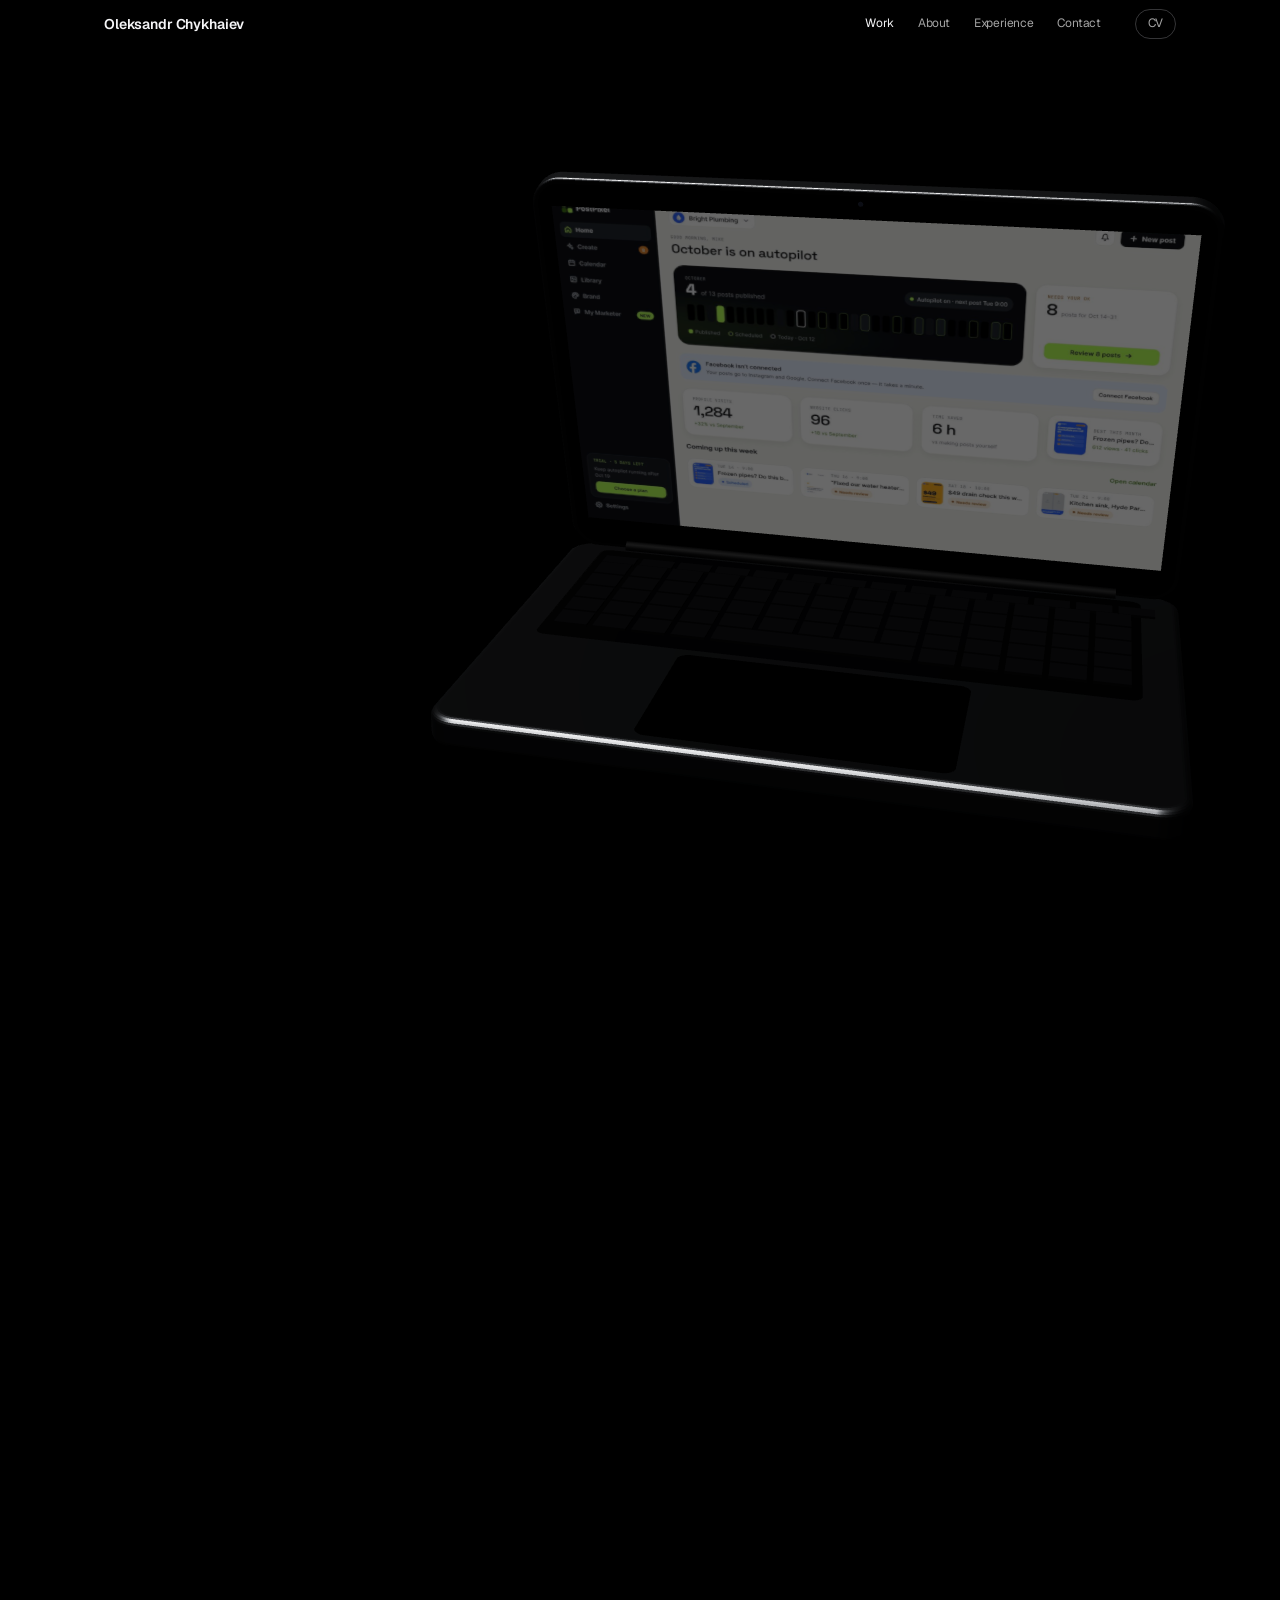
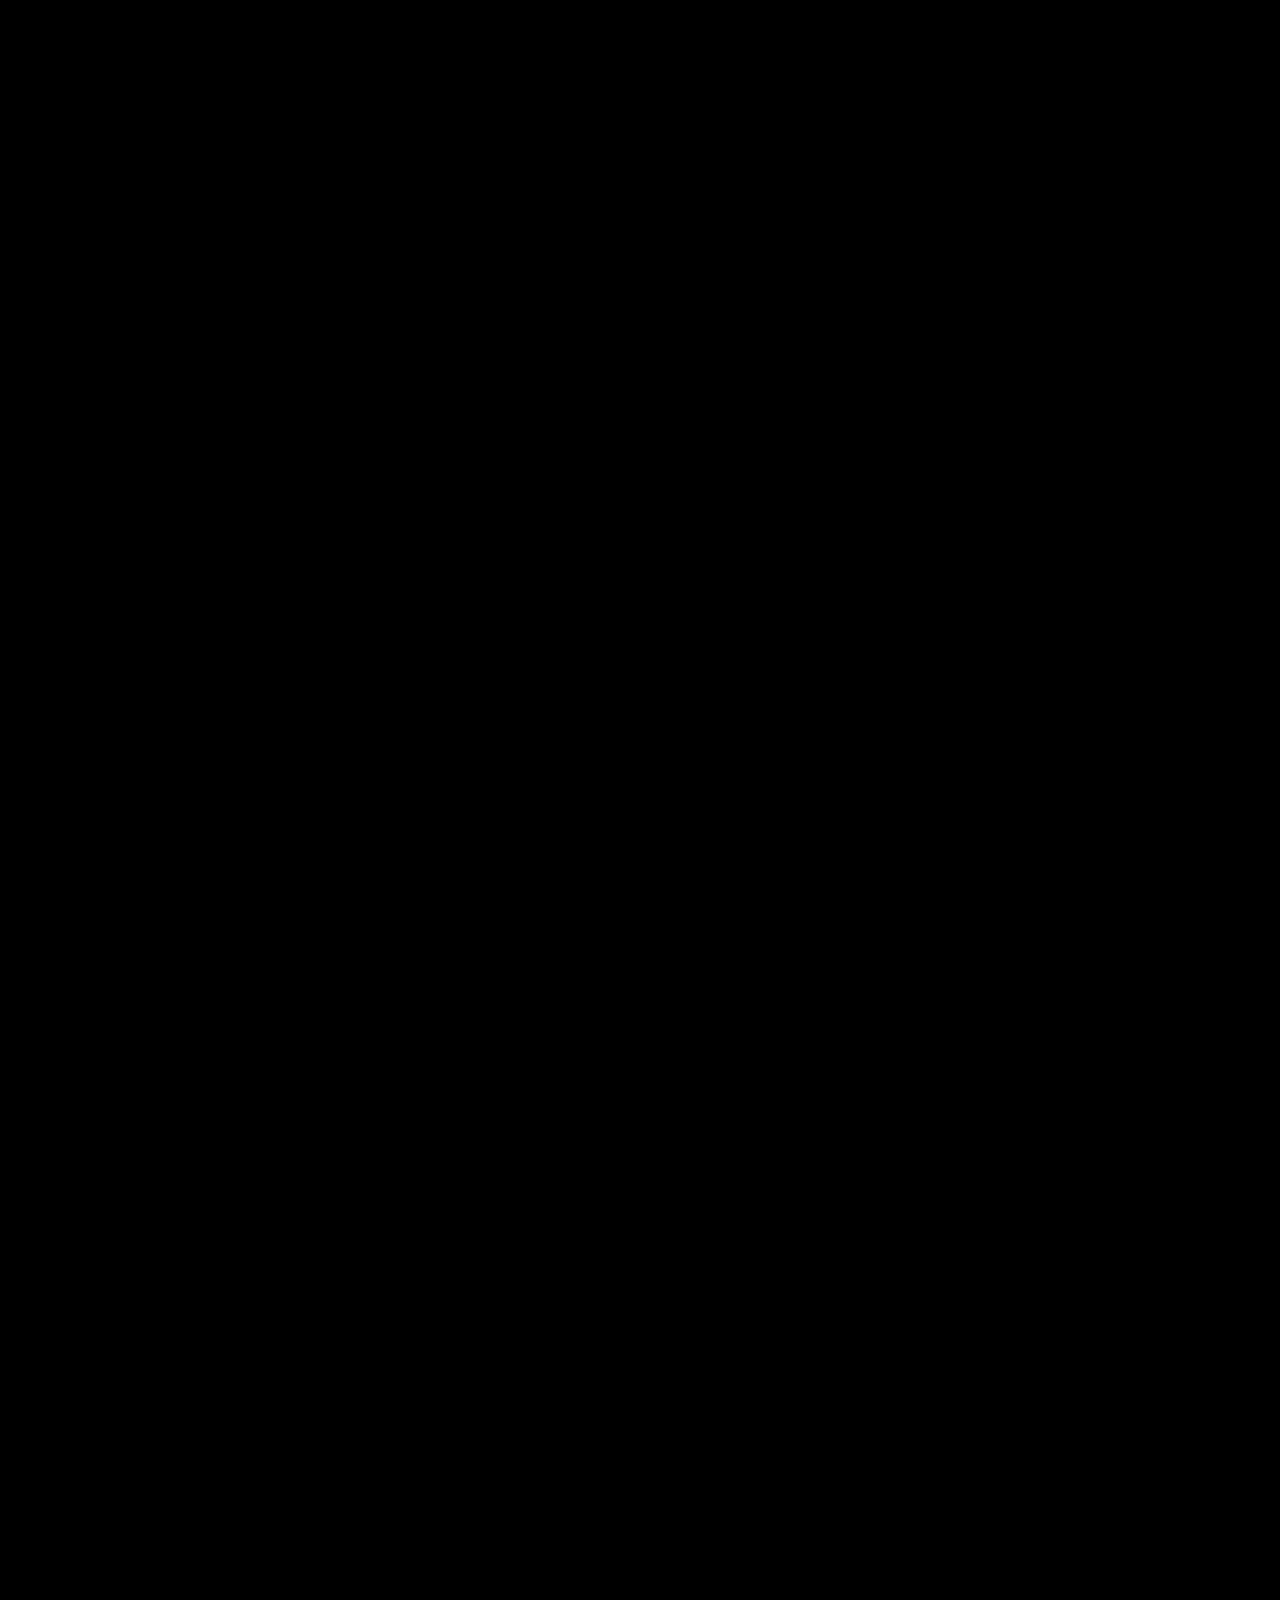
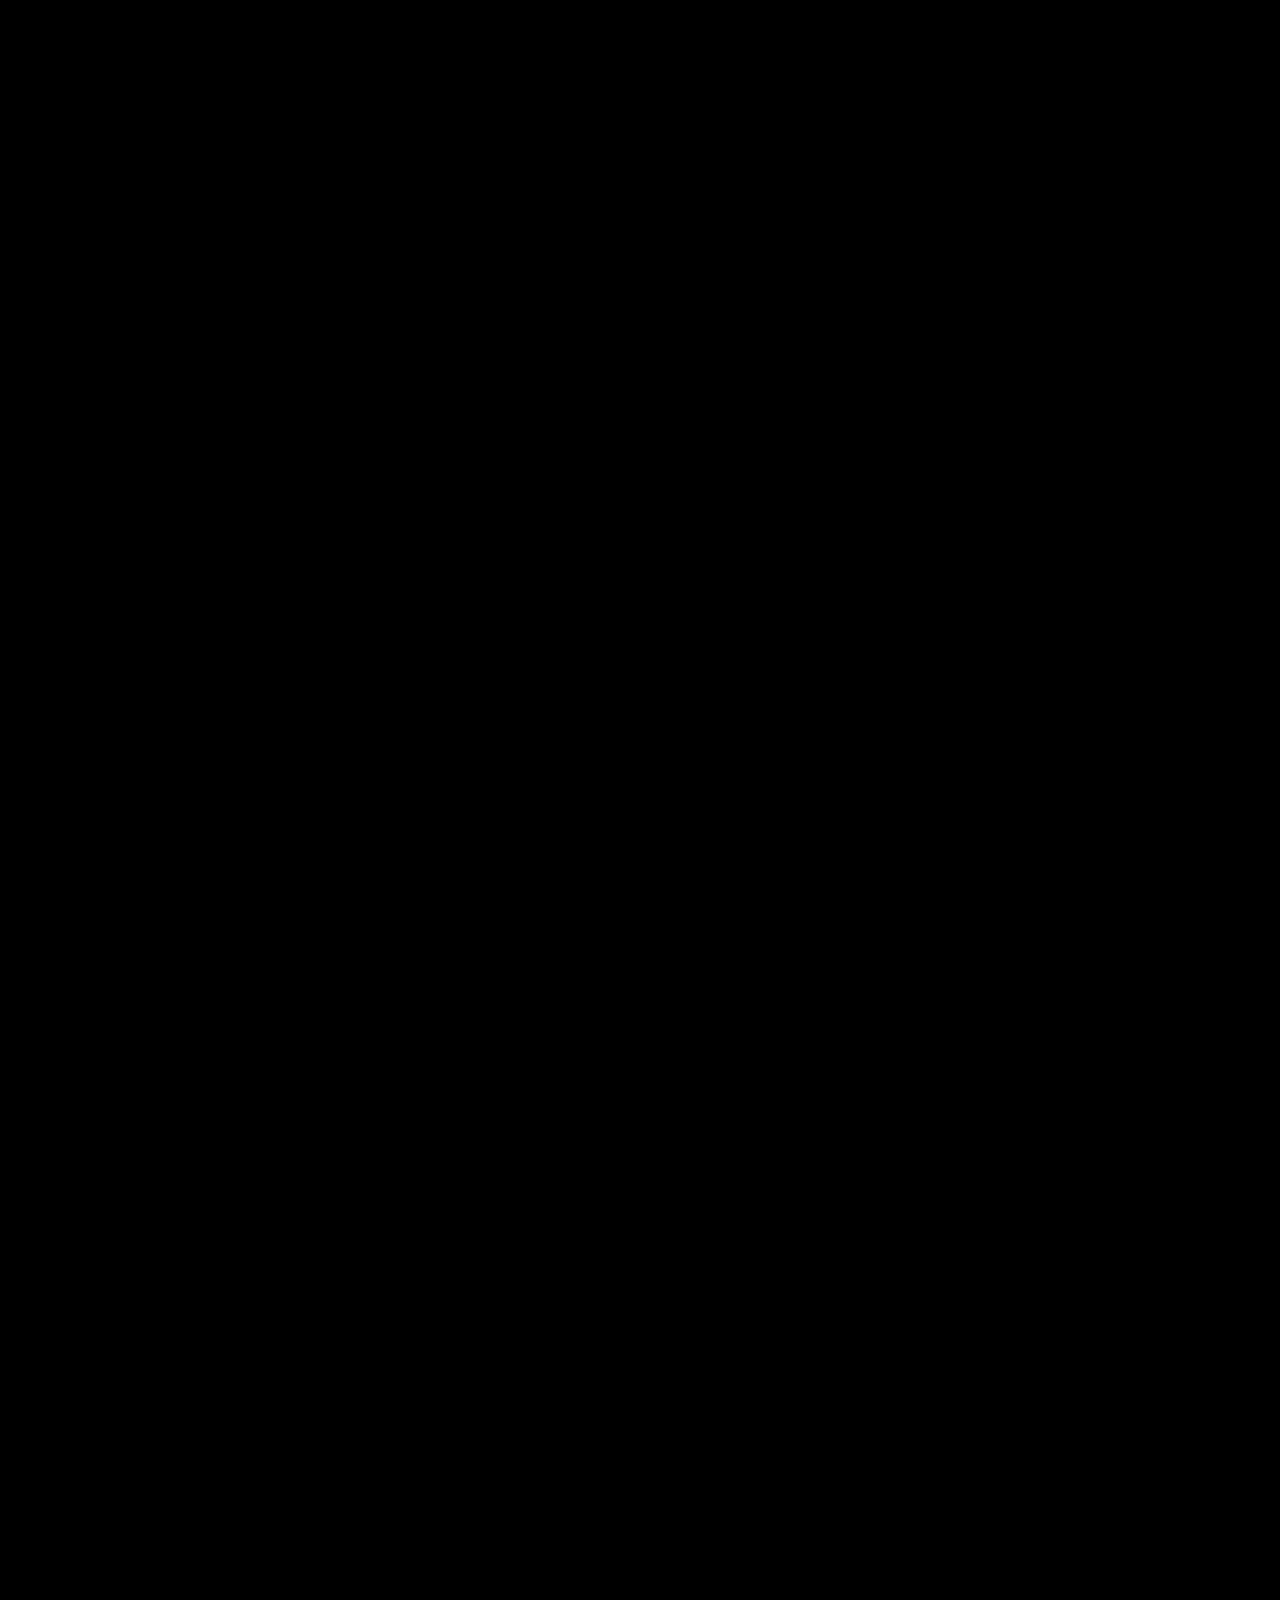
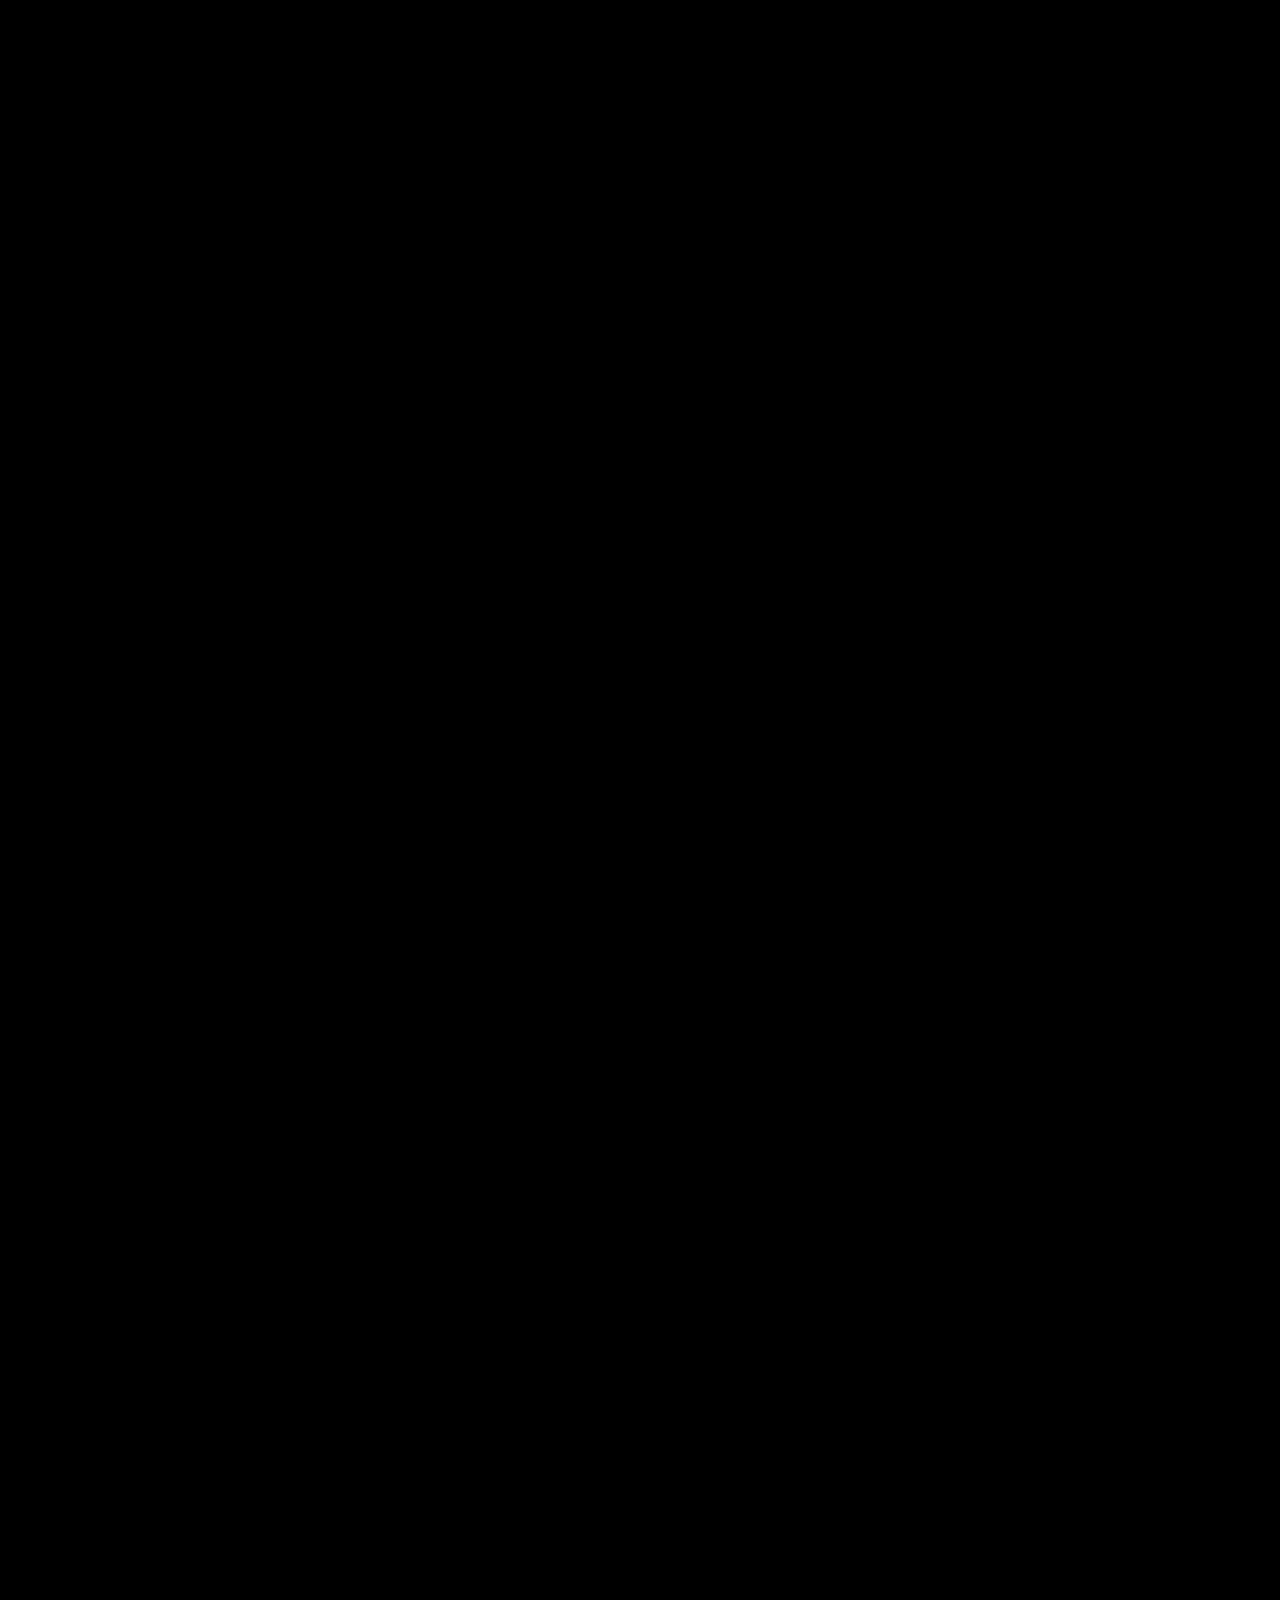
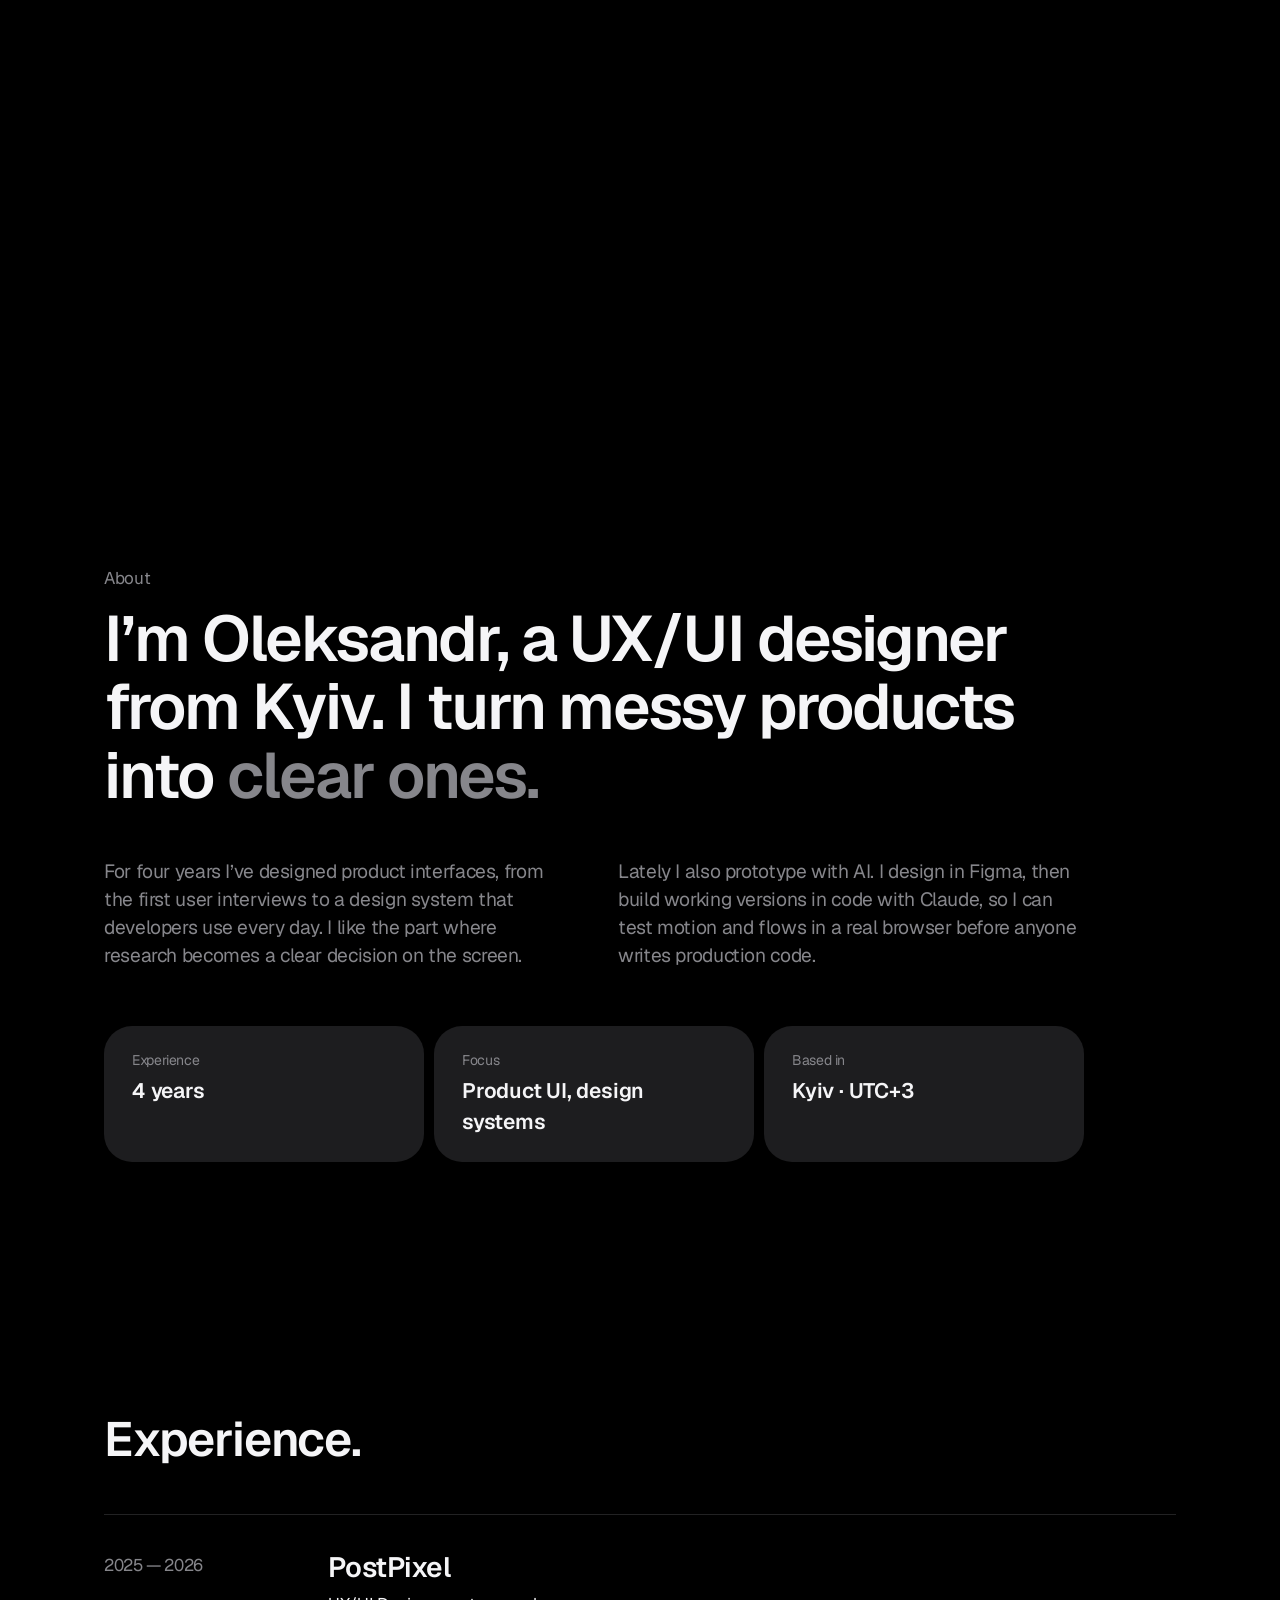
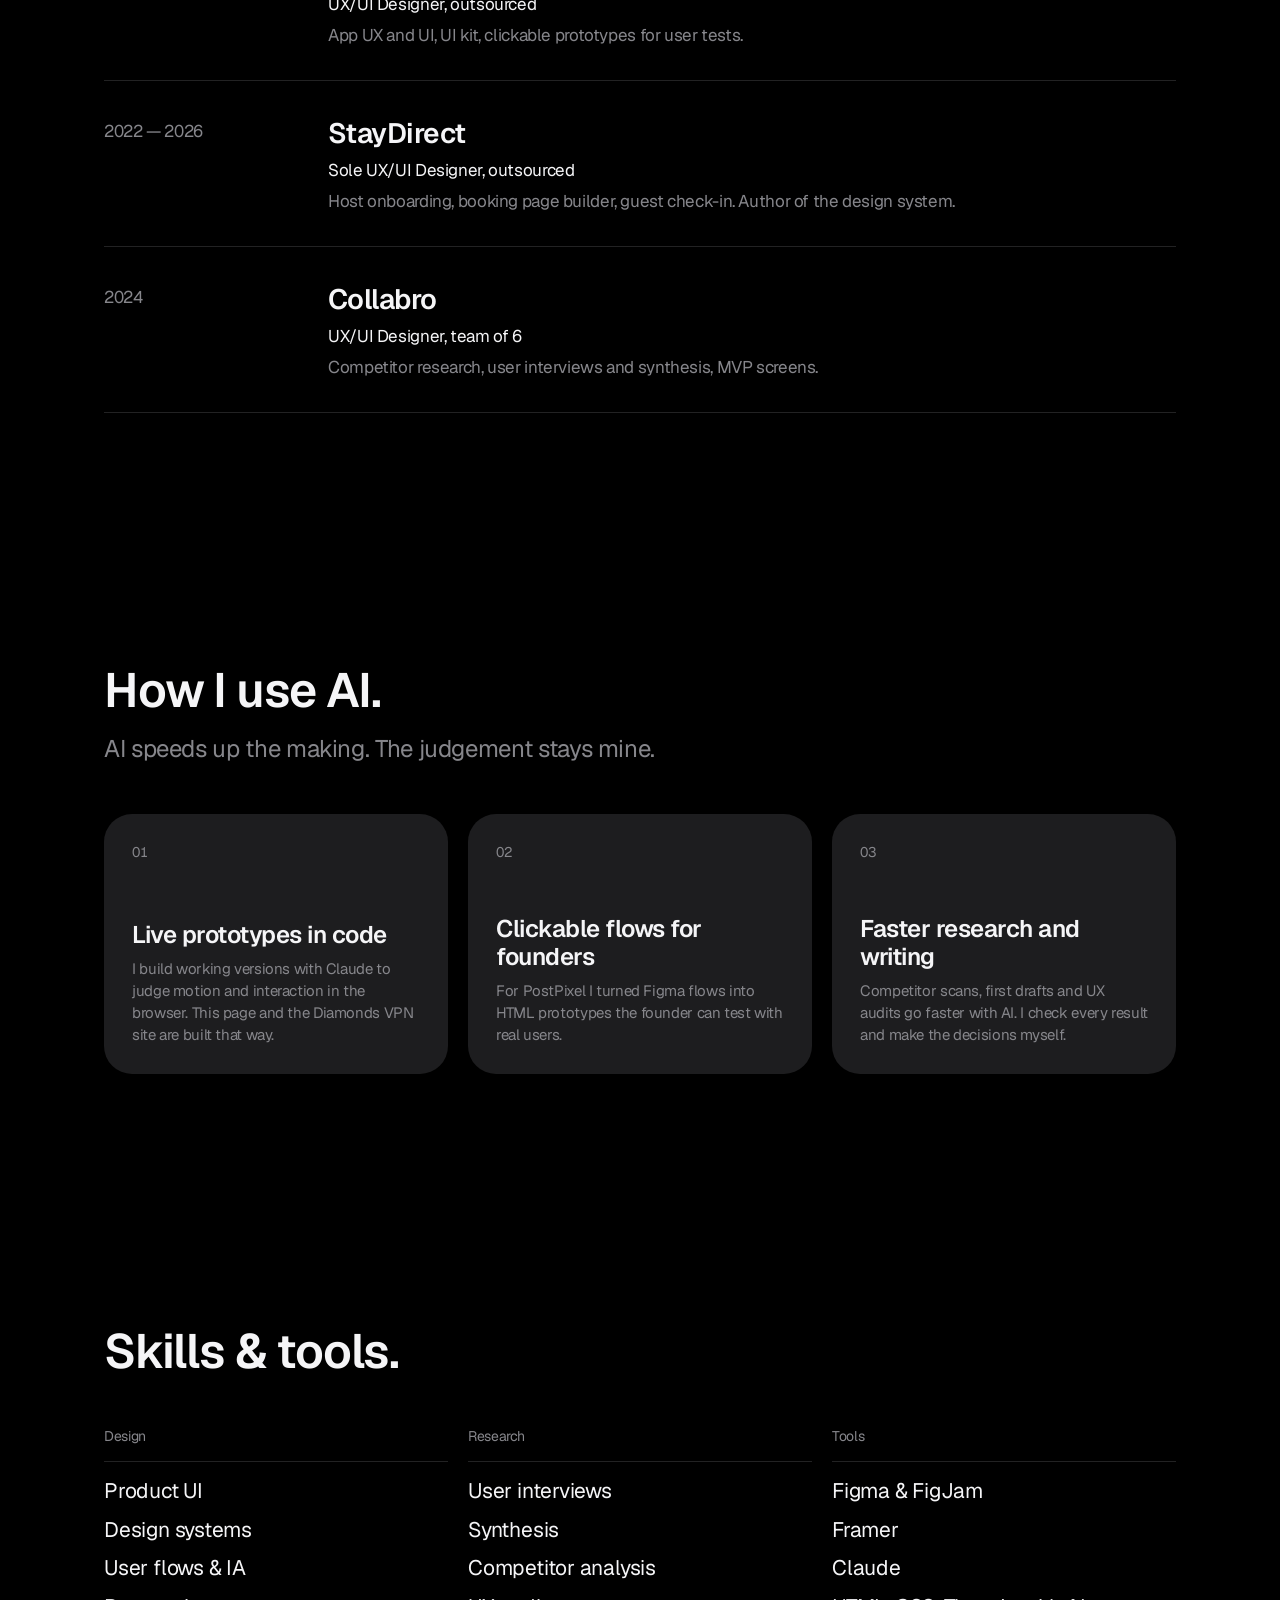
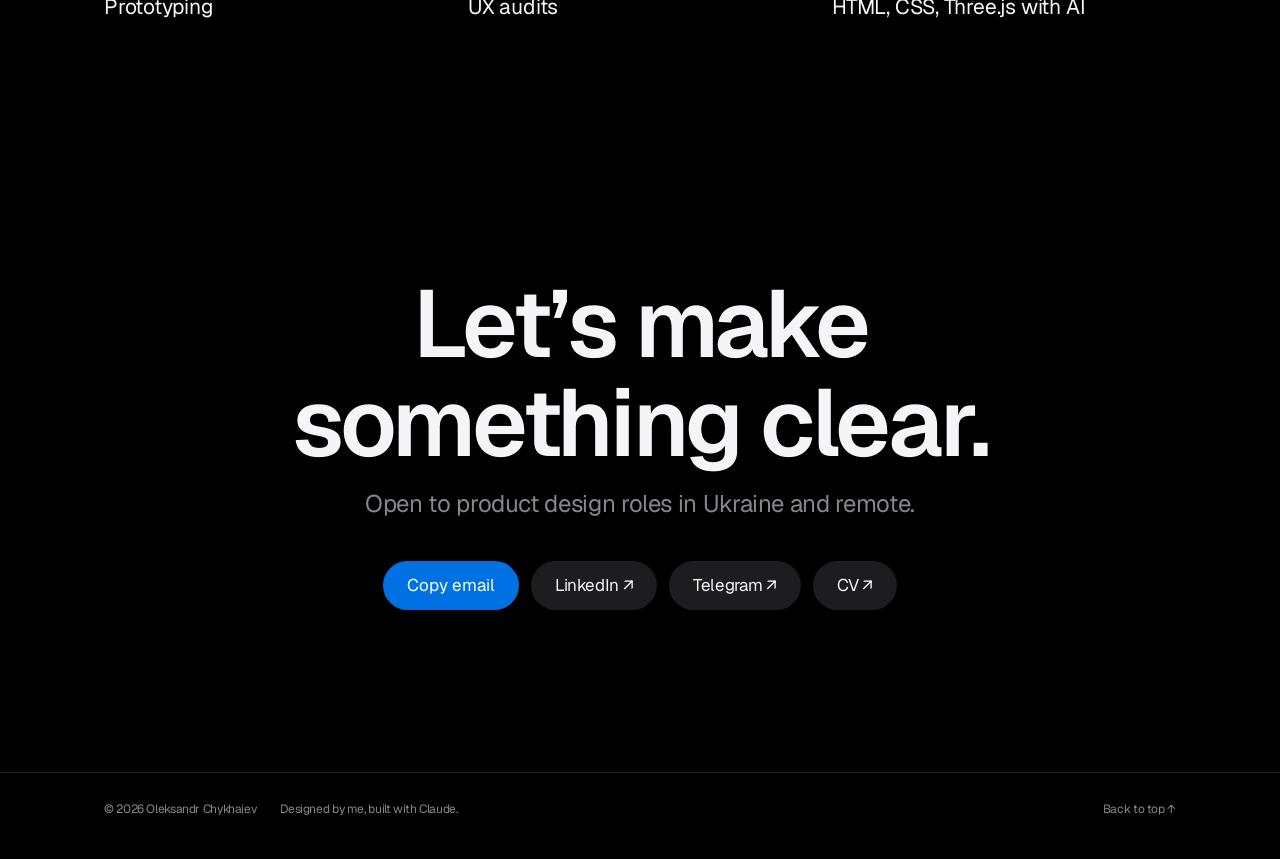
==== new/index.html @ c6ab1587 "New homepage preview at /new/: 3D laptop that opens on scroll and shows each case Co-Authored-By: Cl" ====
<!doctype html>
<html lang="en">
<head>
  <meta charset="utf-8" />
  <meta name="viewport" content="width=device-width, initial-scale=1" />
  <title>Oleksandr Chykhaiev — AI-driven UX/UI Designer</title>
  <meta name="description" content="UX/UI designer from Kyiv. Product interfaces, design systems and research, prototyped with AI." />
  <meta name="theme-color" content="#000000" />
  <link rel="preload" href="/fonts/Geist-Variable.woff2" as="font" type="font/woff2" crossorigin />
  <link rel="stylesheet" href="/home.css" />
</head>
<body>
  <a class="h-skip" href="#work">Skip to work</a>

  <header class="h-nav">
    <div class="h-nav-in">
      <a class="h-brand" href="#top">Oleksandr Chykhaiev</a>
      <nav class="h-nav-links" aria-label="Sections">
        <a href="#work">Work</a>
        <a href="#about">About</a>
        <a href="#experience">Experience</a>
        <a href="#contact">Contact</a>
      </nav>
      <a class="h-nav-cv" href="#" data-todo="cv">CV</a>
    </div>
  </header>

  <main id="top">
    <!-- ===== Laptop: hero + work ===== -->
    <section id="work" class="lt-track" aria-label="Selected work">
      <div class="lt-stage">
        <canvas class="lt-canvas" aria-hidden="true"></canvas>

        <div class="lt-hero">
          <p class="h-eyebrow">AI-driven UX/UI Designer · Kyiv</p>
          <h1 class="lt-title">Clear products,<br />designed with intent.</h1>
          <p class="lt-sub">4 years in product design: design systems, research synthesis and MVPs. I prototype with AI and make the decisions myself.</p>
          <p class="lt-hint" aria-hidden="true">Scroll to open my work <span>↓</span></p>
        </div>

        <div class="lt-caps">
          <p class="h-eyebrow lt-label">Selected work</p>
          <div class="lt-list">
            <article class="lt-case" data-img="/img/postpixel/home.jpg">
              <img class="lt-thumb" src="/img/postpixel/home.jpg" alt="" loading="lazy" width="1440" height="960" />
              <p class="lt-meta">01 · Real product, 2025–26</p>
              <h2>PostPixel</h2>
              <p class="lt-text">AI social posts for local service businesses. Sole product designer: IA, user flows, UI kit and final UI.</p>
              <ul class="lt-tags"><li>App UX/UI</li><li>UI kit</li><li>AI product</li></ul>
              <a class="h-link" href="/work/postpixel/">View case <span aria-hidden="true">→</span></a>
            </article>
            <article class="lt-case" data-img="/img/staydirect/card-cover.jpg">
              <img class="lt-thumb" src="/img/staydirect/card-cover.jpg" alt="" loading="lazy" width="2560" height="1440" />
              <p class="lt-meta">02 · Real product under NDA, ~4 years</p>
              <h2>StayDirect</h2>
              <p class="lt-text">Direct bookings for vacation rental hosts, from onboarding to guest check-in. The only designer, through two pivots to MVP.</p>
              <ul class="lt-tags"><li>Product UI</li><li>Design system</li><li>Research</li></ul>
              <a class="h-link" href="/work/staydirect/">View case <span aria-hidden="true">→</span></a>
            </article>
            <article class="lt-case" data-img="/img/collabro/card-cover-v6.jpg">
              <img class="lt-thumb" src="/img/collabro/card-cover-v6.jpg" alt="" loading="lazy" width="2560" height="1440" />
              <p class="lt-meta">03 · Team design sprint, MVP launched 2024</p>
              <h2>Collabro</h2>
              <p class="lt-text">A networking app for offline events. My part: competitor research, interviews, synthesis and UI.</p>
              <ul class="lt-tags"><li>Mobile app</li><li>Research</li><li>MVP</li></ul>
              <a class="h-link" href="/work/collabro/">View case <span aria-hidden="true">→</span></a>
            </article>
            <article class="lt-case" data-img="/img/ds/card-cover.jpg">
              <img class="lt-thumb" src="/img/ds/card-cover.jpg" alt="" loading="lazy" width="2560" height="1440" />
              <p class="lt-meta">04 · v2 concept, 2026</p>
              <h2>StayDirect Design System</h2>
              <p class="lt-text">Tokens, 50 documented components and scripted quality audits, rebuilt next to the product.</p>
              <ul class="lt-tags"><li>Design system</li><li>Figma variables</li></ul>
              <a class="h-link" href="/work/design-system/">View case <span aria-hidden="true">→</span></a>
            </article>
            <article class="lt-case" data-img="/img/diamonds-hero.jpg">
              <img class="lt-thumb" src="/img/diamonds-hero.jpg" alt="" loading="lazy" width="1440" height="900" />
              <p class="lt-meta">05 · Concept, live site</p>
              <h2>Diamonds VPN</h2>
              <p class="lt-text">A VPN website rebuilt as a live 3D site, designed by me and built with AI-assisted code.</p>
              <ul class="lt-tags"><li>Web design</li><li>Motion &amp; 3D</li><li>Built with Claude</li></ul>
              <a class="h-link" href="/work/diamonds-vpn/">View case <span aria-hidden="true">→</span></a>
            </article>
          </div>
          <div class="lt-dots" aria-label="Cases">
            <button type="button" aria-label="PostPixel"></button>
            <button type="button" aria-label="StayDirect"></button>
            <button type="button" aria-label="Collabro"></button>
            <button type="button" aria-label="StayDirect Design System"></button>
            <button type="button" aria-label="Diamonds VPN"></button>
          </div>
        </div>
      </div>
    </section>

    <!-- ===== About ===== -->
    <section id="about" class="h-sec">
      <div class="h-wrap">
        <p class="h-eyebrow rv">About</p>
        <h2 class="h-statement rv">I’m Oleksandr, a UX/UI designer from Kyiv. I turn messy products into <span>clear ones.</span></h2>
        <div class="h-about rv">
          <p>For four years I’ve designed product interfaces, from the first user interviews to a design system that developers use every day. I like the part where research becomes a clear decision on the screen.</p>
          <p>Lately I also prototype with AI. I design in Figma, then build working versions in code with Claude, so I can test motion and flows in a real browser before anyone writes production code.</p>
        </div>
        <dl class="h-facts rv">
          <div><dt>Experience</dt><dd>4 years</dd></div>
          <div><dt>Focus</dt><dd>Product UI, design systems</dd></div>
          <div><dt>Based in</dt><dd>Kyiv · UTC+3</dd></div>
        </dl>
      </div>
    </section>

    <!-- ===== Experience ===== -->
    <section id="experience" class="h-sec">
      <div class="h-wrap">
        <h2 class="h-head rv">Experience.</h2>
        <ol class="h-exp">
          <li class="rv"><span>2025 — 2026</span><div><h3>PostPixel</h3><p class="h-role">UX/UI Designer, outsourced</p><p>App UX and UI, UI kit, clickable prototypes for user tests.</p></div></li>
          <li class="rv"><span>2022 — 2026</span><div><h3>StayDirect</h3><p class="h-role">Sole UX/UI Designer, outsourced</p><p>Host onboarding, booking page builder, guest check-in. Author of the design system.</p></div></li>
          <li class="rv"><span>2024</span><div><h3>Collabro</h3><p class="h-role">UX/UI Designer, team of 6</p><p>Competitor research, user interviews and synthesis, MVP screens.</p></div></li>
        </ol>
      </div>
    </section>

    <!-- ===== AI ===== -->
    <section id="ai" class="h-sec">
      <div class="h-wrap">
        <h2 class="h-head rv">How I use AI.</h2>
        <p class="h-lead rv">AI speeds up the making. The judgement stays mine.</p>
        <div class="h-cards">
          <article class="h-card rv"><p class="h-num">01</p><h3>Live prototypes in code</h3><p>I build working versions with Claude to judge motion and interaction in the browser. This page and the Diamonds VPN site are built that way.</p></article>
          <article class="h-card rv"><p class="h-num">02</p><h3>Clickable flows for founders</h3><p>For PostPixel I turned Figma flows into HTML prototypes the founder can test with real users.</p></article>
          <article class="h-card rv"><p class="h-num">03</p><h3>Faster research and writing</h3><p>Competitor scans, first drafts and UX audits go faster with AI. I check every result and make the decisions myself.</p></article>
        </div>
      </div>
    </section>

    <!-- ===== Skills ===== -->
    <section id="skills" class="h-sec">
      <div class="h-wrap">
        <h2 class="h-head rv">Skills &amp; tools.</h2>
        <div class="h-skills rv">
          <div><h3>Design</h3><ul><li>Product UI</li><li>Design systems</li><li>User flows &amp; IA</li><li>Prototyping</li></ul></div>
          <div><h3>Research</h3><ul><li>User interviews</li><li>Synthesis</li><li>Competitor analysis</li><li>UX audits</li></ul></div>
          <div><h3>Tools</h3><ul><li>Figma &amp; FigJam</li><li>Framer</li><li>Claude</li><li>HTML, CSS, Three.js with AI</li></ul></div>
        </div>
      </div>
    </section>

    <!-- ===== Contact ===== -->
    <section id="contact" class="h-sec h-contact">
      <div class="h-wrap">
        <h2 class="h-big rv">Let’s make something clear.</h2>
        <p class="h-lead rv">Open to product design roles in Ukraine and remote.</p>
        <div class="h-actions rv">
          <button class="h-btn h-btn-primary" type="button" data-copy="hello@example.com" data-todo="email">Copy email</button>
          <a class="h-btn" href="#" data-todo="linkedin">LinkedIn ↗</a>
          <a class="h-btn" href="#" data-todo="telegram">Telegram ↗</a>
          <a class="h-btn" href="#" data-todo="cv">CV ↗</a>
        </div>
      </div>
    </section>
  </main>

  <footer class="h-foot">
    <div class="h-wrap">
      <p>© 2026 Oleksandr Chykhaiev</p>
      <p>Designed by me, built with Claude.</p>
      <a href="#top">Back to top ↑</a>
    </div>
  </footer>

  <div class="h-toast" role="status" aria-live="polite"></div>
  <script type="module" src="/home3d.js"></script>
</body>
</html>
---- home.css ----
/* Homepage only. Black theatre, luminous hardware, one blue action. */
@font-face { font-family: "Geist"; src: url("/fonts/Geist-Variable.woff2") format("woff2"); font-weight: 100 900; font-display: swap; }

:root {
  --black: #000; --charcoal: #1d1d1f; --smoke: #333336; --ash: #86868b; --platinum: #cccccc; --silk: #f5f5f7;
  --blue: #0071e3; --link: #2997ff;
  --font: "Geist", ui-sans-serif, system-ui, -apple-system, "Segoe UI", Roboto, sans-serif;
  --r-card: 28px; --gutter: clamp(20px, 5vw, 64px);
}
* { box-sizing: border-box; }
html { background: var(--black); color-scheme: dark; scroll-behavior: smooth; }
body { margin: 0; background: var(--black); color: var(--silk); font: 400 17px/1.47 var(--font); letter-spacing: -0.022em; -webkit-font-smoothing: antialiased; overflow-x: clip; }
a { color: inherit; text-decoration: none; }
h1, h2, h3, p { margin: 0; }
img { display: block; max-width: 100%; }
:focus-visible { outline: 2px solid var(--blue); outline-offset: 3px; border-radius: 6px; }
.h-skip { position: absolute; left: -999px; top: 8px; }
.h-skip:focus { left: 12px; z-index: 100; background: var(--silk); color: #000; padding: 8px 14px; border-radius: 99px; }

/* ---------- nav ---------- */
.h-nav { position: fixed; inset: 0 0 auto; z-index: 50; height: 48px; transition: background .3s, backdrop-filter .3s; }
.h-nav.solid { background: rgba(0, 0, 0, .72); backdrop-filter: saturate(1.8) blur(20px); -webkit-backdrop-filter: saturate(1.8) blur(20px); border-bottom: 1px solid rgba(134, 134, 139, .18); }
.h-nav-in { max-width: 1200px; height: 100%; margin: 0 auto; padding: 0 var(--gutter); display: flex; align-items: center; gap: 24px; }
.h-brand { font-size: 14px; font-weight: 600; letter-spacing: -0.01em; color: var(--silk); }
.h-nav-links { display: flex; gap: 4px; margin-left: auto; }
.h-nav-links a, .h-nav-cv { font-size: 12px; color: rgba(204, 204, 204, .8); padding: 8px 10px; border-radius: 99px; transition: color .2s; }
.h-nav-links a:hover, .h-nav-links a.on, .h-nav-cv:hover { color: var(--silk); }
.h-nav-cv { border: 1px solid rgba(134, 134, 139, .4); padding: 5px 12px; }
@media (max-width: 640px) { .h-nav-links { display: none; } .h-nav-cv { margin-left: auto; } }

/* ---------- laptop scene ---------- */
.lt-track { position: relative; height: 760vh; }
.lt-stage { position: sticky; top: 0; height: 100vh; height: 100svh; overflow: hidden; }
.lt-canvas { position: absolute; inset: 0; width: 100%; height: 100%; display: block; }
.lt-hero { position: absolute; inset: 0; display: flex; flex-direction: column; align-items: center; text-align: center; padding: clamp(96px, 16vh, 150px) var(--gutter) 0; pointer-events: none; will-change: opacity, transform; }
.h-eyebrow { font-size: 17px; color: var(--ash); letter-spacing: -0.022em; }
.lt-title { margin-top: 14px; font-size: clamp(44px, 7.4vw, 96px); font-weight: 600; line-height: 1.04; letter-spacing: -0.035em; }
.lt-sub { margin-top: 20px; max-width: 34ch; font-size: clamp(17px, 1.6vw, 21px); color: var(--ash); line-height: 1.38; }
.lt-hint { position: absolute; bottom: 28px; left: 0; right: 0; font-size: 12px; color: var(--ash); }
.lt-hint span { display: inline-block; animation: nudge 1.8s ease-in-out infinite; }
@keyframes nudge { 50% { transform: translateY(4px); } }

.lt-caps { position: absolute; left: var(--gutter); top: 50%; transform: translateY(-50%); width: min(34vw, 420px); opacity: 0; pointer-events: none; }
.lt-label { margin-bottom: 18px; }
.lt-list { position: relative; min-height: 300px; }
.lt-case { position: absolute; inset: 0 auto auto 0; width: 100%; opacity: 0; transform: translateY(14px); transition: opacity .45s ease, transform .6s cubic-bezier(.2, .7, .2, 1); visibility: hidden; }
.lt-case.on { opacity: 1; transform: none; visibility: visible; }
.lt-thumb { display: none; }
.lt-meta { font-size: 14px; color: var(--ash); font-variant-numeric: tabular-nums; }
.lt-case h2 { margin-top: 8px; font-size: clamp(32px, 3.6vw, 48px); font-weight: 600; line-height: 1.06; letter-spacing: -0.03em; }
.lt-text { margin-top: 14px; color: var(--ash); max-width: 36ch; }
.lt-tags { list-style: none; margin: 16px 0 0; padding: 0; display: flex; flex-wrap: wrap; gap: 6px; }
.lt-tags li { font-size: 12px; color: var(--platinum); padding: 4px 10px; border-radius: 99px; background: var(--charcoal); }
.h-link { display: inline-flex; gap: 6px; margin-top: 22px; color: var(--link); font-size: 17px; }
.h-link span { transition: transform .25s; }
.h-link:hover span { transform: translateX(3px); }
.lt-dots { display: flex; gap: 8px; margin-top: 30px; }
.lt-dots button { width: 8px; height: 8px; padding: 0; border: 0; border-radius: 99px; background: var(--smoke); cursor: pointer; transition: width .35s, background .35s; }
.lt-dots button[aria-current="true"] { width: 28px; background: var(--silk); }

@media (max-width: 899px) {
  .lt-caps { left: var(--gutter); right: var(--gutter); width: auto; top: auto; bottom: max(24px, 4svh); transform: none; }
  .lt-list { min-height: 220px; }
  .lt-case h2 { font-size: 30px; }
  .lt-text { font-size: 15px; margin-top: 8px; }
  .lt-tags { display: none; }
  .h-link { margin-top: 12px; }
  .lt-dots { margin-top: 14px; }
}

/* no WebGL / reduced motion: a plain list */
.no3d .lt-track { height: auto; }
.no3d .lt-stage { position: static; height: auto; overflow: visible; }
.no3d .lt-canvas, .no3d .lt-hint, .no3d .lt-dots { display: none; }
.no3d .lt-hero { position: static; padding-bottom: 64px; opacity: 1 !important; transform: none !important; visibility: visible !important; }
.no3d .lt-caps { position: static; transform: none; width: auto; max-width: 1200px; margin: 0 auto; padding: 0 var(--gutter) 40px; opacity: 1 !important; pointer-events: auto !important; }
.no3d .lt-list { display: grid; grid-template-columns: repeat(auto-fill, minmax(300px, 1fr)); gap: 20px; min-height: 0; }
.no3d .lt-case { position: static; opacity: 1; transform: none; visibility: visible; background: var(--charcoal); border-radius: var(--r-card); padding: 0 0 28px; overflow: hidden; }
.no3d .lt-case > :not(img) { margin-left: 28px; margin-right: 28px; }
.no3d .lt-thumb { display: block; width: 100%; aspect-ratio: 16 / 10; object-fit: cover; margin-bottom: 22px; }

/* ---------- sections ---------- */
.h-sec { padding: clamp(88px, 14vh, 160px) 0; }
.h-wrap { max-width: 1200px; margin: 0 auto; padding: 0 var(--gutter); }
.h-statement { margin-top: 14px; max-width: 22ch; font-size: clamp(34px, 5vw, 64px); font-weight: 600; line-height: 1.07; letter-spacing: -0.03em; }
.h-statement span { color: var(--ash); }
.h-about { margin-top: 48px; display: grid; grid-template-columns: 1fr 1fr; gap: 32px 48px; max-width: 980px; color: var(--ash); font-size: clamp(17px, 1.5vw, 21px); line-height: 1.45; }
.h-facts { margin: 56px 0 0; display: grid; grid-template-columns: repeat(3, 1fr); gap: 10px; max-width: 980px; }
.h-facts div { background: var(--charcoal); border-radius: var(--r-card); padding: 24px 28px; }
.h-facts dt { font-size: 14px; color: var(--ash); }
.h-facts dd { margin: 6px 0 0; font-size: 21px; font-weight: 600; letter-spacing: -0.01em; }
.h-head { font-size: clamp(32px, 4vw, 48px); font-weight: 600; letter-spacing: -0.025em; line-height: 1.08; }
.h-lead { margin-top: 14px; font-size: clamp(19px, 2vw, 24px); color: var(--ash); letter-spacing: -0.015em; }
.h-exp { list-style: none; margin: 48px 0 0; padding: 0; border-top: 1px solid rgba(134, 134, 139, .25); }
.h-exp li { display: grid; grid-template-columns: 200px 1fr; gap: 24px; padding: 32px 0; border-bottom: 1px solid rgba(134, 134, 139, .25); }
.h-exp li > span { color: var(--ash); font-variant-numeric: tabular-nums; padding-top: 6px; }
.h-exp h3 { font-size: 28px; font-weight: 600; letter-spacing: -0.02em; }
.h-role { color: var(--silk); margin-top: 4px; }
.h-exp p:last-child { color: var(--ash); margin-top: 6px; }
.h-cards { margin-top: 48px; display: grid; grid-template-columns: repeat(3, 1fr); gap: 20px; }
.h-card { background: var(--charcoal); border-radius: var(--r-card); padding: 28px; min-height: 260px; display: flex; flex-direction: column; }
.h-num { font-size: 14px; color: var(--ash); font-variant-numeric: tabular-nums; }
.h-card h3 { margin-top: auto; padding-top: 48px; font-size: 24px; font-weight: 600; letter-spacing: -0.02em; line-height: 1.15; }
.h-card p:last-child { margin-top: 10px; color: var(--ash); font-size: 15px; }
.h-skills { margin-top: 48px; display: grid; grid-template-columns: repeat(3, 1fr); gap: 20px; }
.h-skills h3 { font-size: 14px; font-weight: 400; color: var(--ash); padding-bottom: 14px; border-bottom: 1px solid rgba(134, 134, 139, .25); }
.h-skills ul { list-style: none; margin: 14px 0 0; padding: 0; display: grid; gap: 8px; font-size: 21px; letter-spacing: -0.01em; }
.h-contact { text-align: center; padding-bottom: clamp(120px, 18vh, 200px); }
.h-big { font-size: clamp(44px, 7.4vw, 96px); font-weight: 600; letter-spacing: -0.035em; line-height: 1.04; max-width: 14ch; margin: 0 auto; }
.h-actions { margin-top: 40px; display: flex; flex-wrap: wrap; justify-content: center; gap: 12px; }
.h-btn { font: inherit; font-size: 17px; color: var(--silk); background: var(--charcoal); border: 0; border-radius: 9999px; padding: 12px 24px; cursor: pointer; transition: background .2s, filter .2s; }
.h-btn:hover { background: var(--smoke); }
.h-btn-primary { background: var(--blue); color: #fff; }
.h-btn-primary:hover { background: var(--blue); filter: brightness(1.1); }
.h-foot { padding: 28px 0 40px; border-top: 1px solid rgba(134, 134, 139, .2); font-size: 12px; color: var(--ash); }
.h-foot .h-wrap { display: flex; gap: 24px; flex-wrap: wrap; }
.h-foot a { margin-left: auto; }
.h-foot a:hover { color: var(--silk); }
.h-toast { position: fixed; left: 50%; bottom: 28px; transform: translate(-50%, 20px); opacity: 0; background: rgba(66, 66, 69, .72); backdrop-filter: blur(20px); -webkit-backdrop-filter: blur(20px); color: var(--silk); padding: 10px 18px; border-radius: 99px; font-size: 14px; transition: opacity .3s, transform .3s; pointer-events: none; z-index: 60; }
.h-toast.show { opacity: 1; transform: translate(-50%, 0); }

.rv { opacity: 0; transform: translateY(24px); transition: opacity .9s ease, transform 1s cubic-bezier(.2, .7, .2, 1); }
.rv.in { opacity: 1; transform: none; }
.no3d .rv { opacity: 1; transform: none; }

@media (max-width: 800px) {
  .h-about, .h-cards, .h-skills { grid-template-columns: 1fr; }
  .h-facts { grid-template-columns: 1fr; }
  .h-exp li { grid-template-columns: 1fr; gap: 6px; }
  .h-card { min-height: 0; }
}
@media (prefers-reduced-motion: reduce) { .rv { opacity: 1; transform: none; transition: none; } html { scroll-behavior: auto; } }
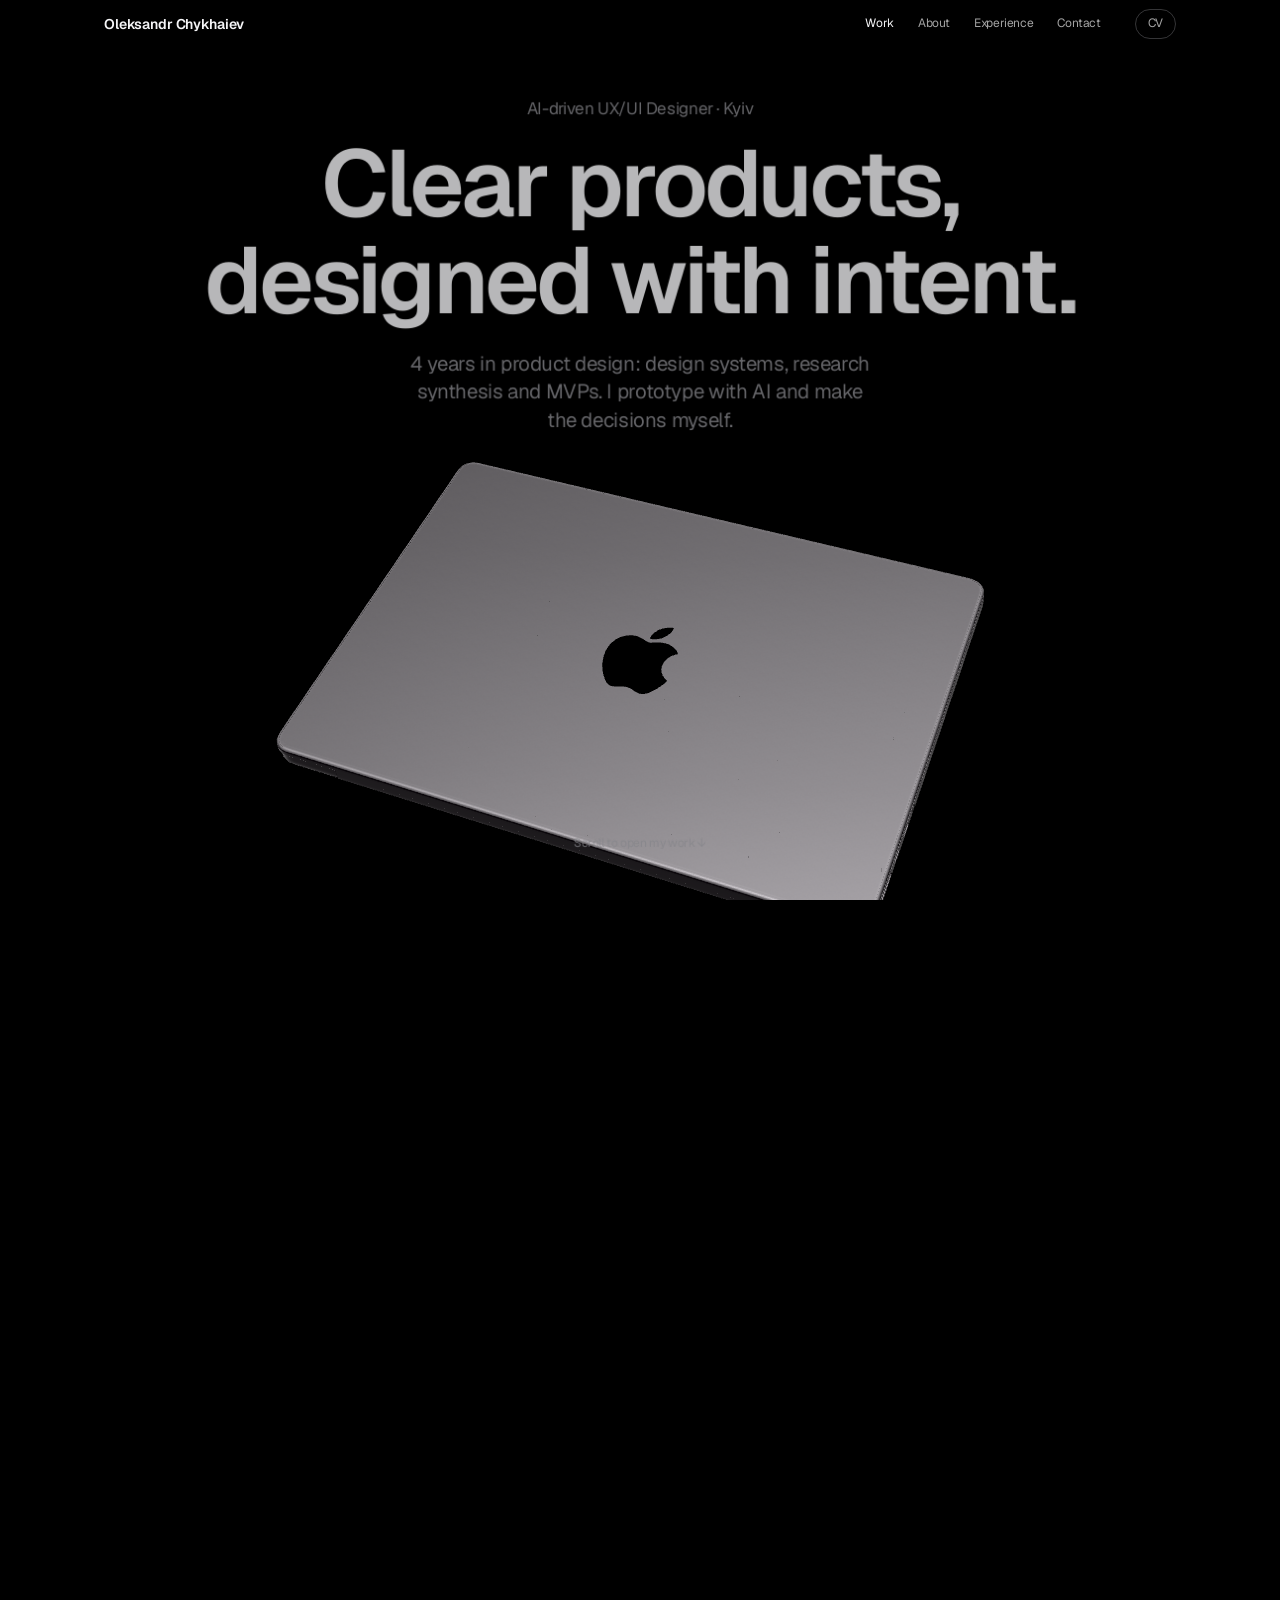
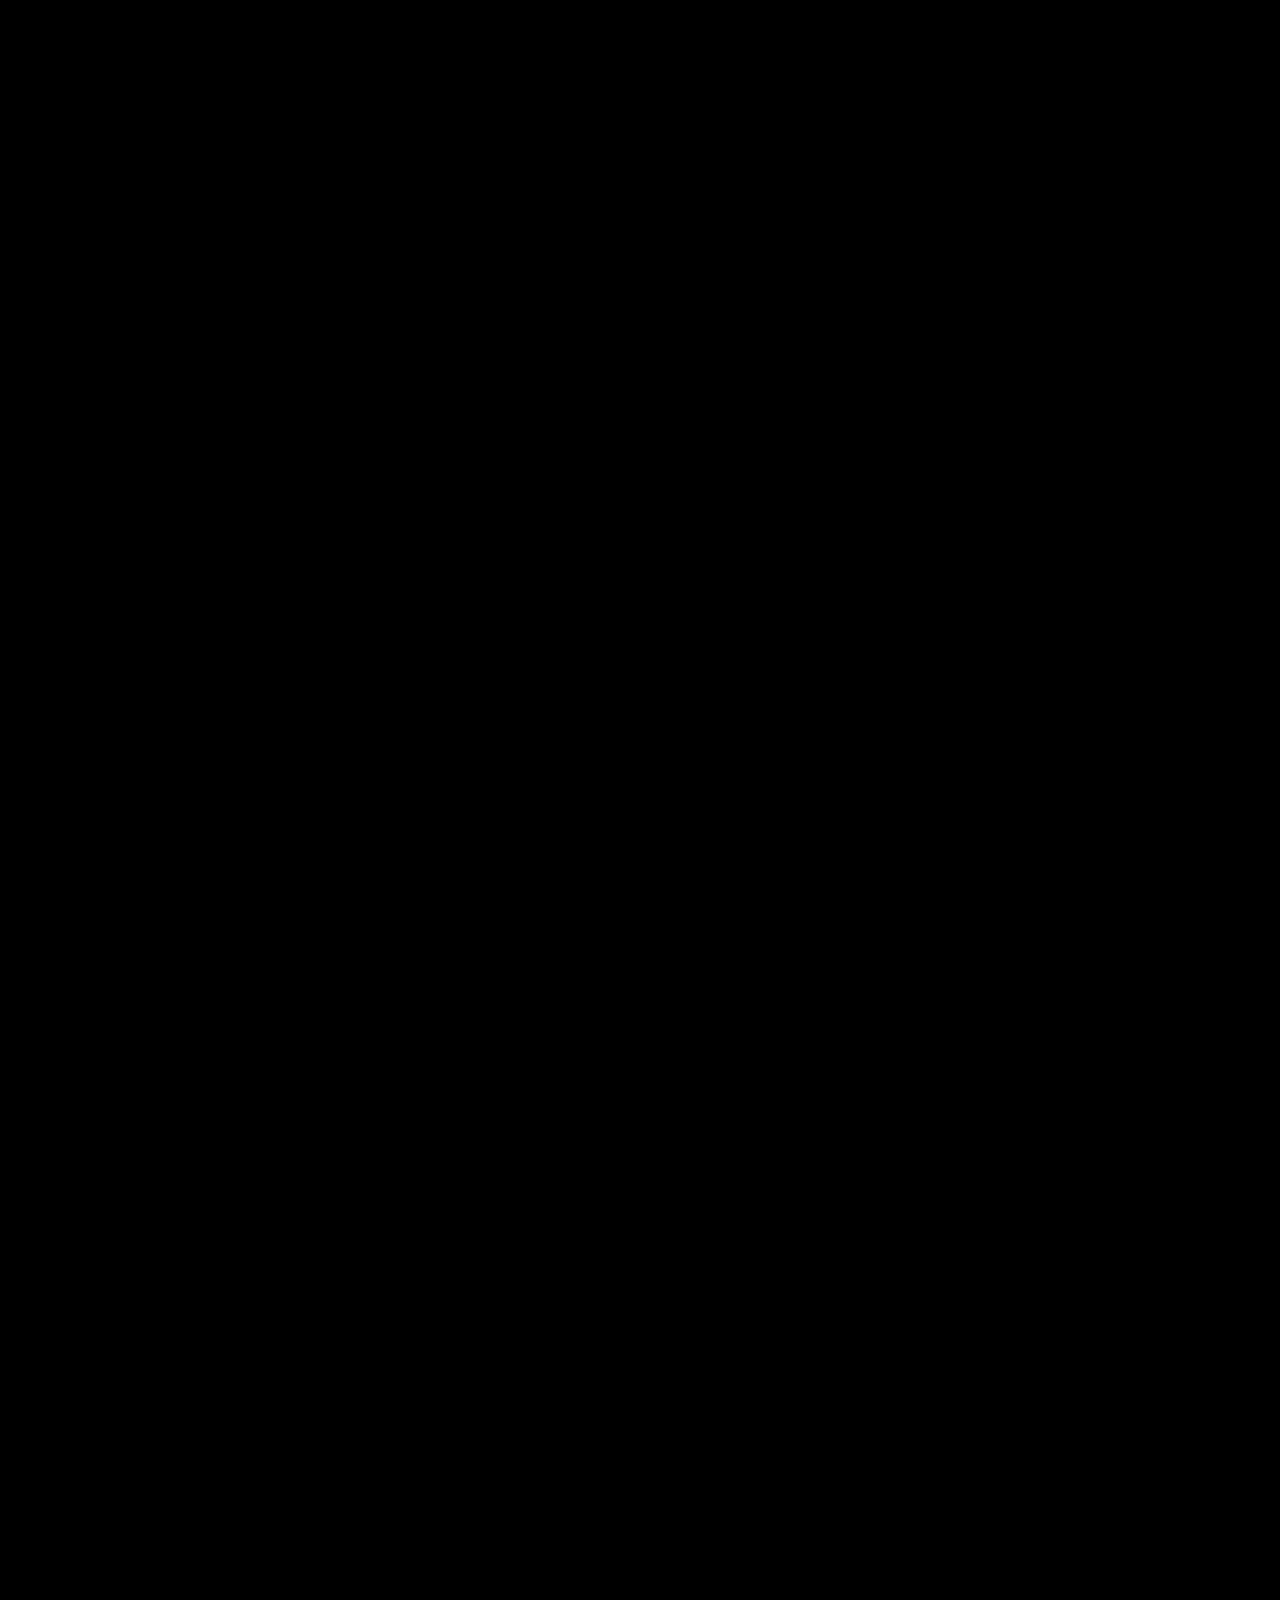
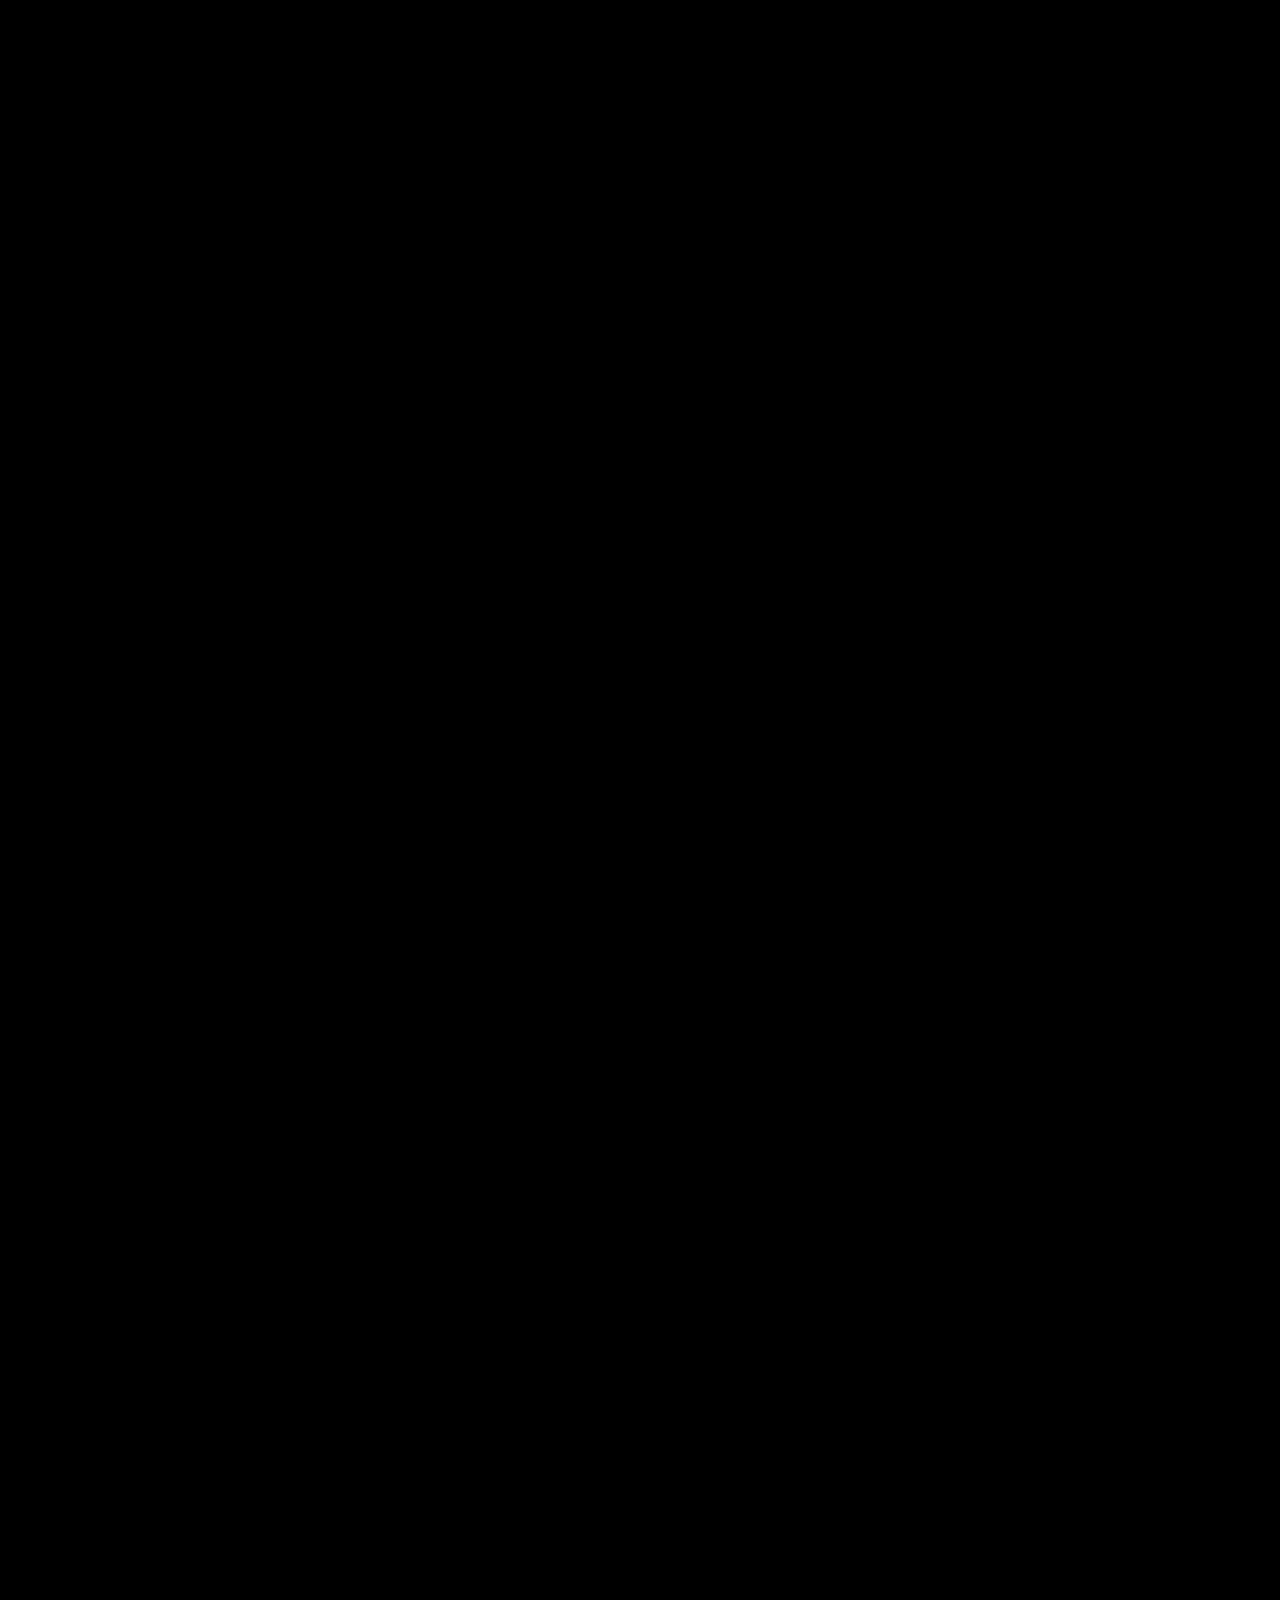
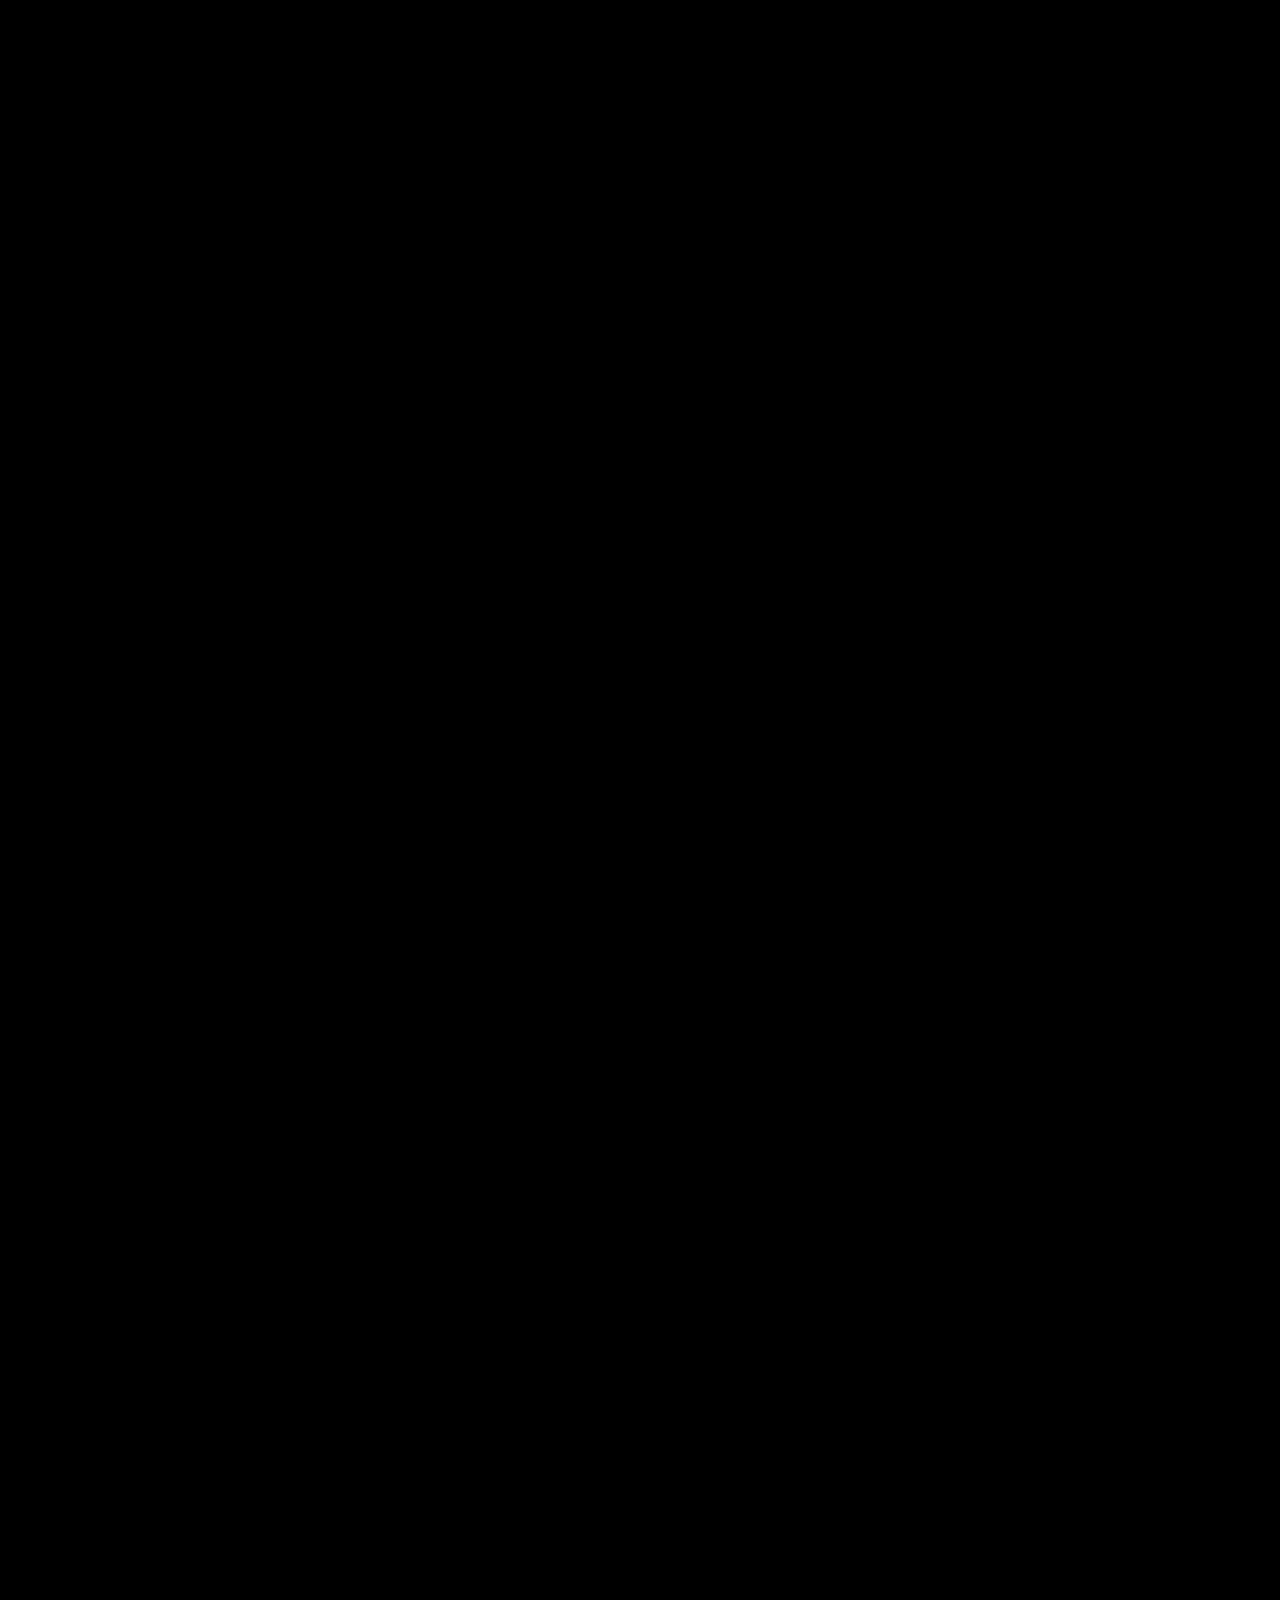
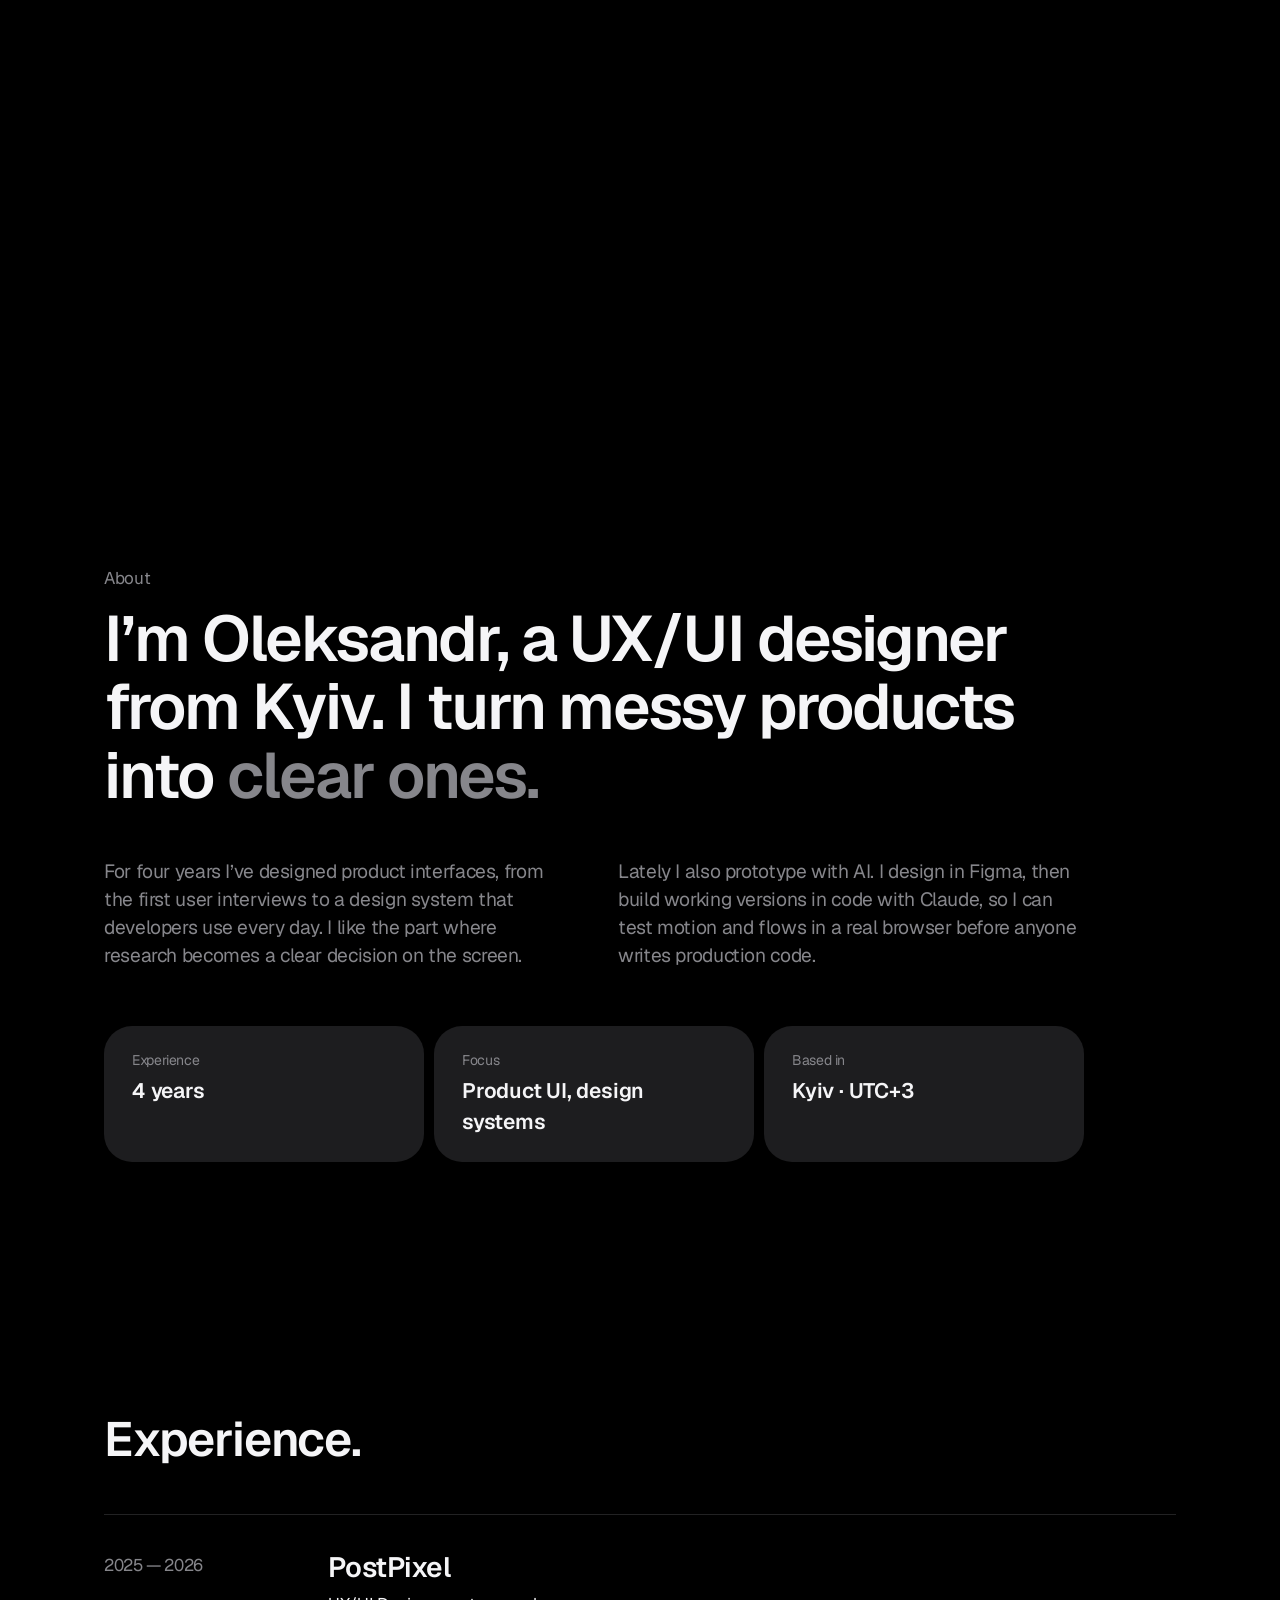
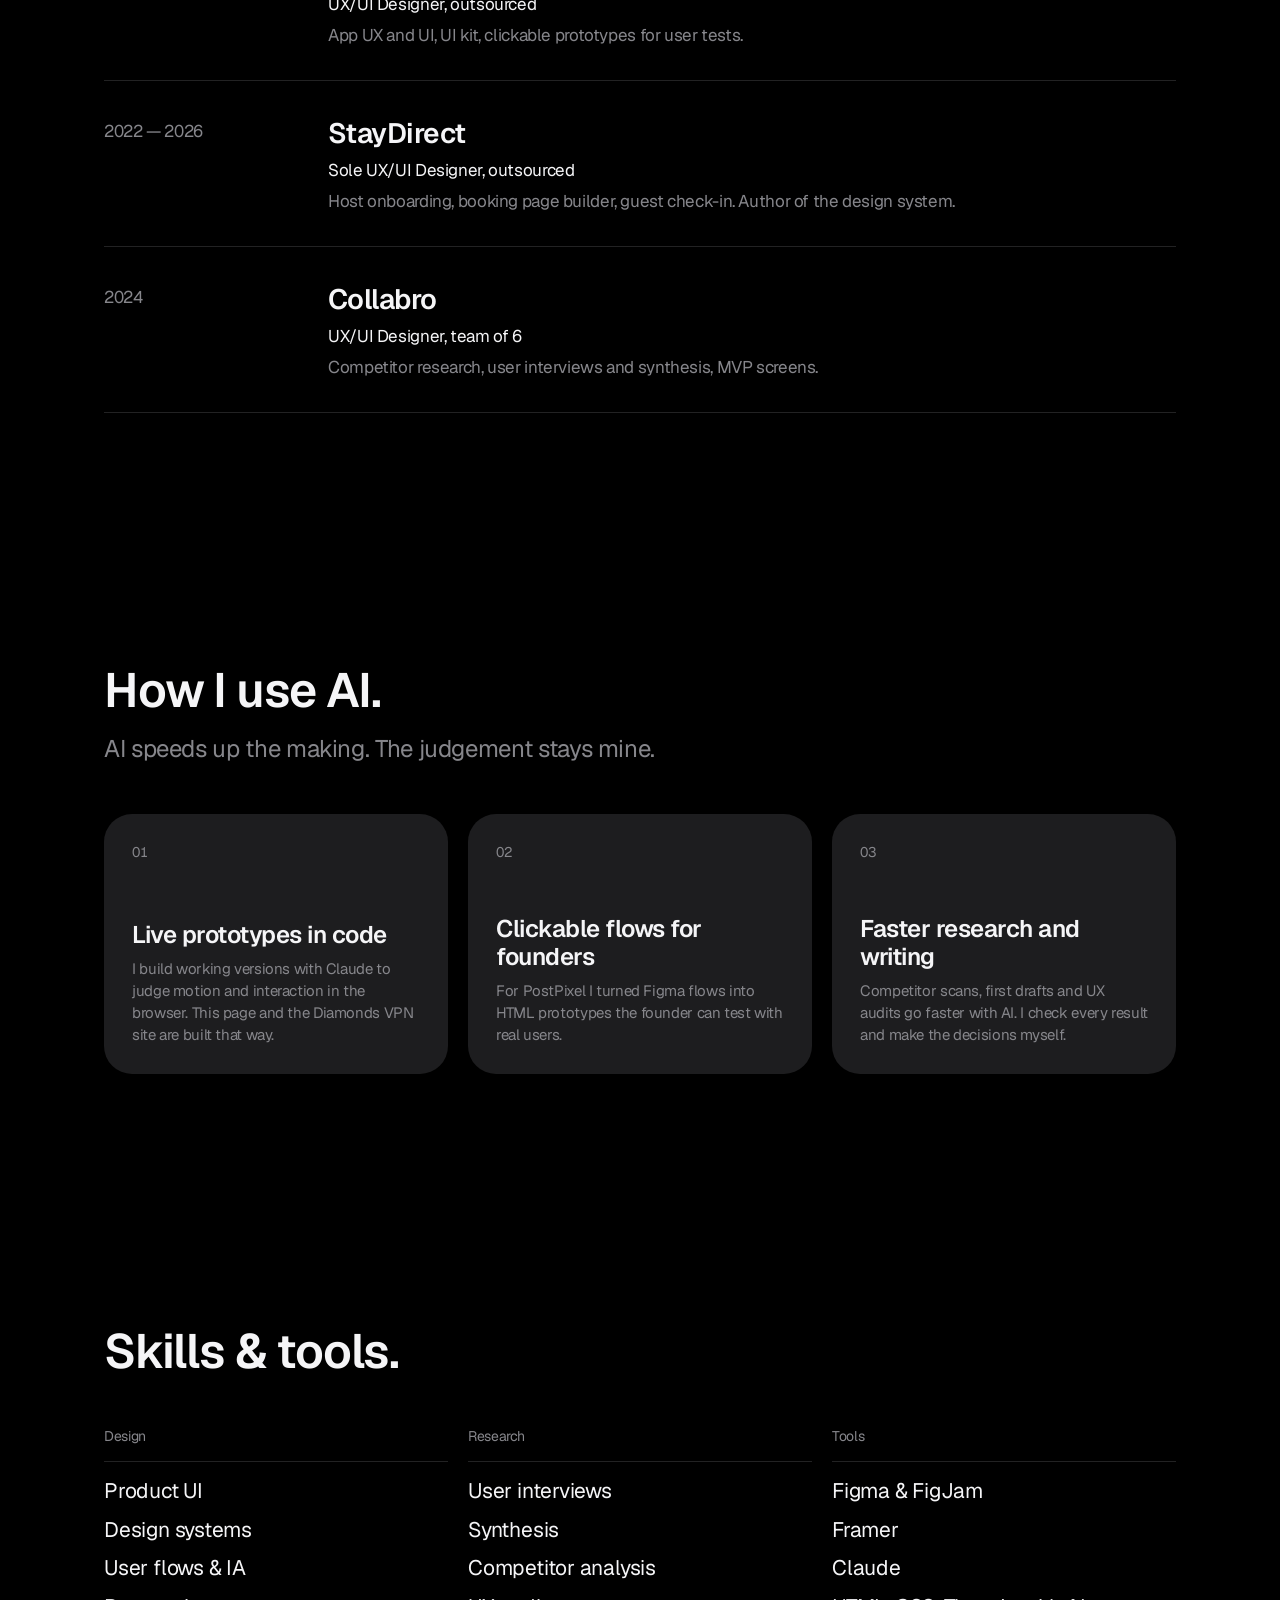
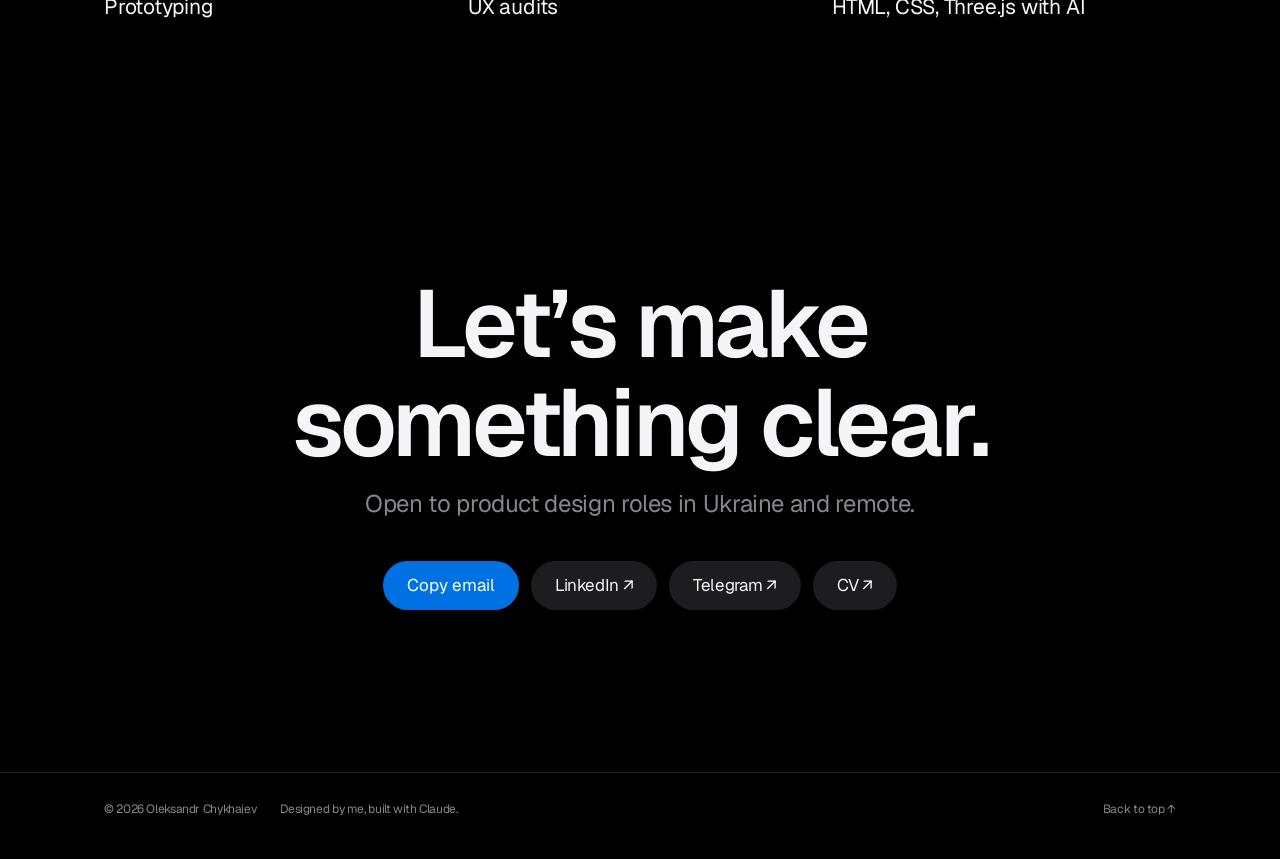
==== commit 71dc993c: "Homepage preview: bigger MacBook closer to the title, smooth scroll, eased turn with light sweep, li" ====
--- a/new/index.html
+++ b/new/index.html
@@ -29,6 +29,7 @@
     <!-- ===== Laptop: hero + work ===== -->
     <section id="work" class="lt-track" aria-label="Selected work">
       <div class="lt-stage">
+        <div class="lt-glow" aria-hidden="true"></div>
         <canvas class="lt-canvas" aria-hidden="true"></canvas>
 
         <div class="lt-hero">
--- a/home.css
+++ b/home.css
@@ -9,6 +9,9 @@
 }
 * { box-sizing: border-box; }
 html { background: var(--black); color-scheme: dark; scroll-behavior: smooth; }
+html.lenis, html.lenis body { height: auto; }
+html.lenis { scroll-behavior: auto; }
+.lenis.lenis-smooth [data-lenis-prevent] { overscroll-behavior: contain; }
 body { margin: 0; background: var(--black); color: var(--silk); font: 400 17px/1.47 var(--font); letter-spacing: -0.022em; -webkit-font-smoothing: antialiased; overflow-x: clip; }
 a { color: inherit; text-decoration: none; }
 h1, h2, h3, p { margin: 0; }
@@ -31,8 +34,11 @@
 /* ---------- laptop scene ---------- */
 .lt-track { position: relative; height: 760vh; }
 .lt-stage { position: sticky; top: 0; height: 100vh; height: 100svh; overflow: hidden; }
-.lt-canvas { position: absolute; inset: 0; width: 100%; height: 100%; display: block; }
-.lt-hero { position: absolute; inset: 0; display: flex; flex-direction: column; align-items: center; text-align: center; padding: clamp(96px, 16vh, 150px) var(--gutter) 0; pointer-events: none; will-change: opacity, transform; }
+.lt-canvas { position: absolute; inset: 0; width: 100%; height: 100%; display: block; opacity: 0; transition: opacity 1.2s ease; }
+.lt-ready .lt-canvas { opacity: 1; }
+.lt-glow { position: absolute; left: 0; top: 0; width: min(95vw, 1200px); aspect-ratio: 1.5; border-radius: 50%; background: radial-gradient(closest-side, rgba(var(--glow, 41, 151, 255), .30), rgba(var(--glow, 41, 151, 255), .08) 55%, transparent 76%); filter: blur(30px); opacity: 0; pointer-events: none; will-change: transform, opacity; }
+.no3d .lt-glow { display: none; }
+.lt-hero { position: absolute; inset: 0; display: flex; flex-direction: column; align-items: center; text-align: center; padding: clamp(80px, 12vh, 130px) var(--gutter) 0; pointer-events: none; will-change: opacity, transform; }
 .h-eyebrow { font-size: 17px; color: var(--ash); letter-spacing: -0.022em; }
 .lt-title { margin-top: 14px; font-size: clamp(44px, 7.4vw, 96px); font-weight: 600; line-height: 1.04; letter-spacing: -0.035em; }
 .lt-sub { margin-top: 20px; max-width: 34ch; font-size: clamp(17px, 1.6vw, 21px); color: var(--ash); line-height: 1.38; }
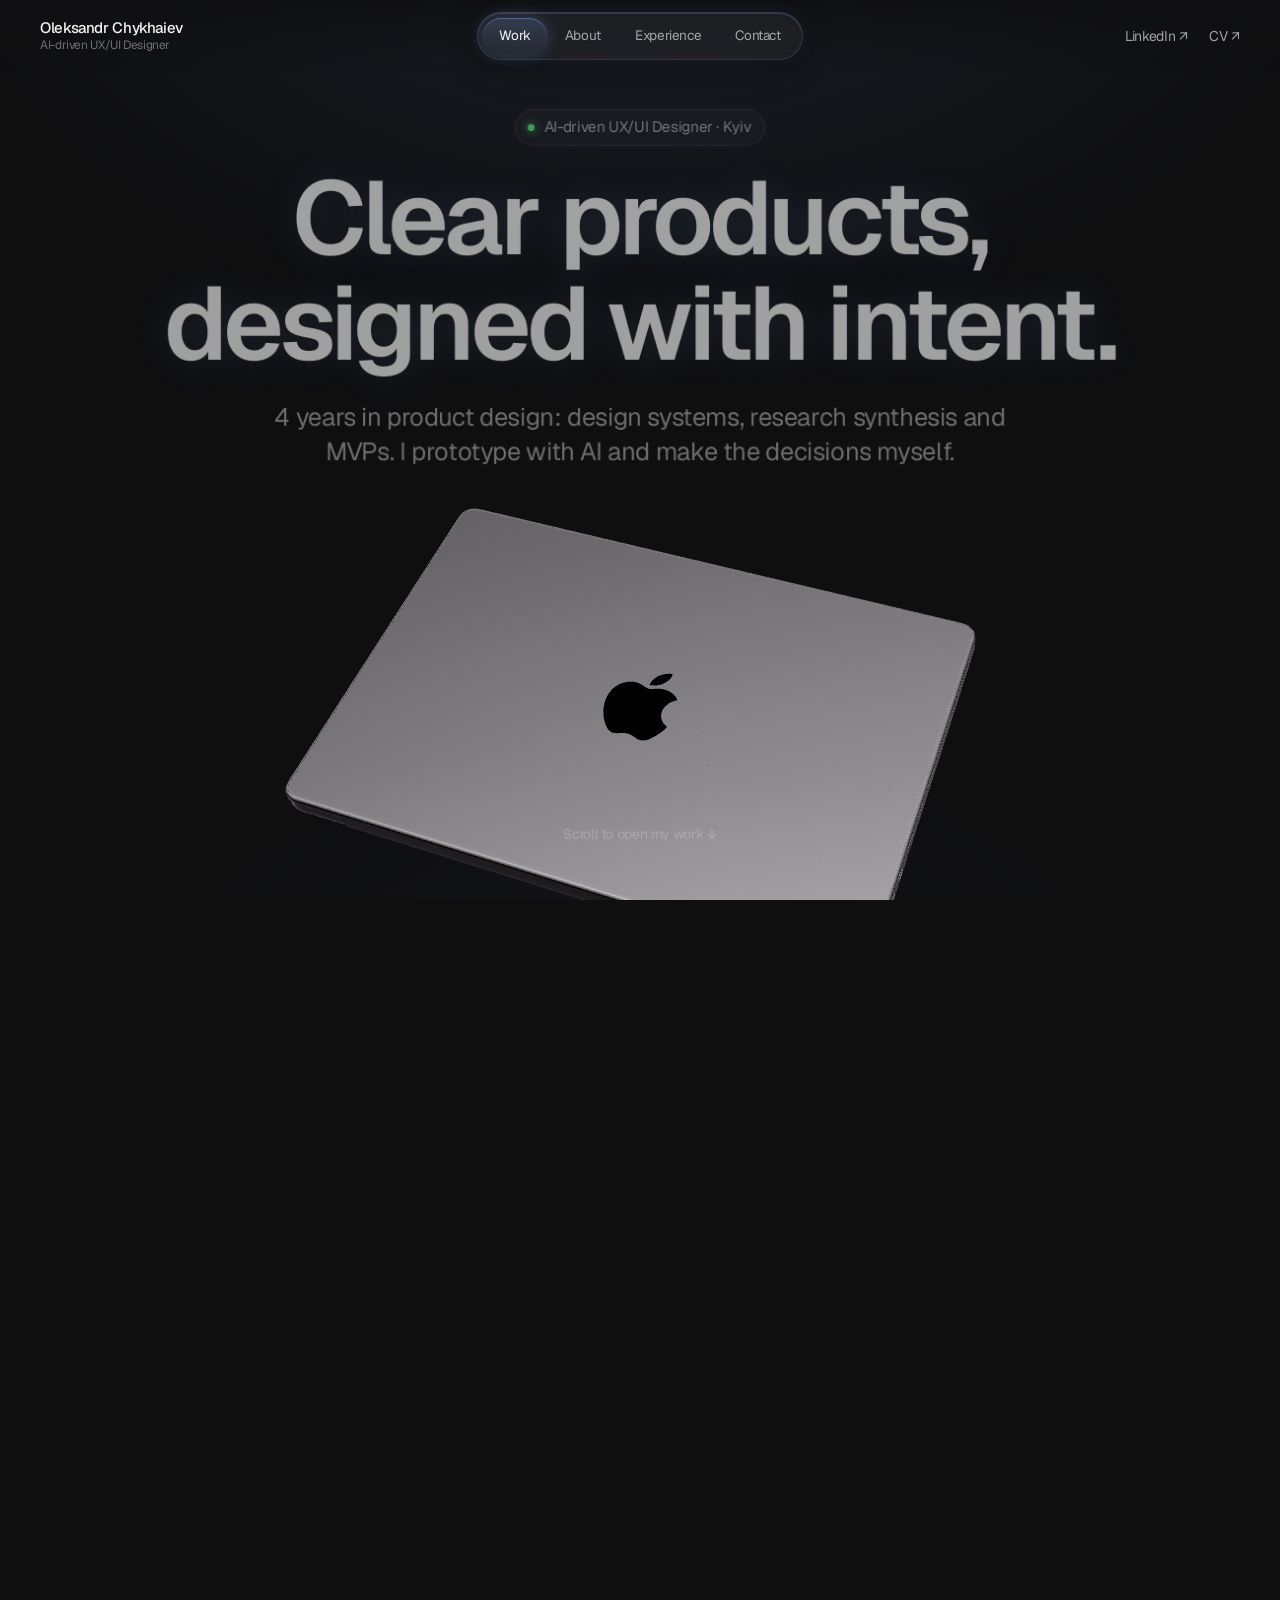
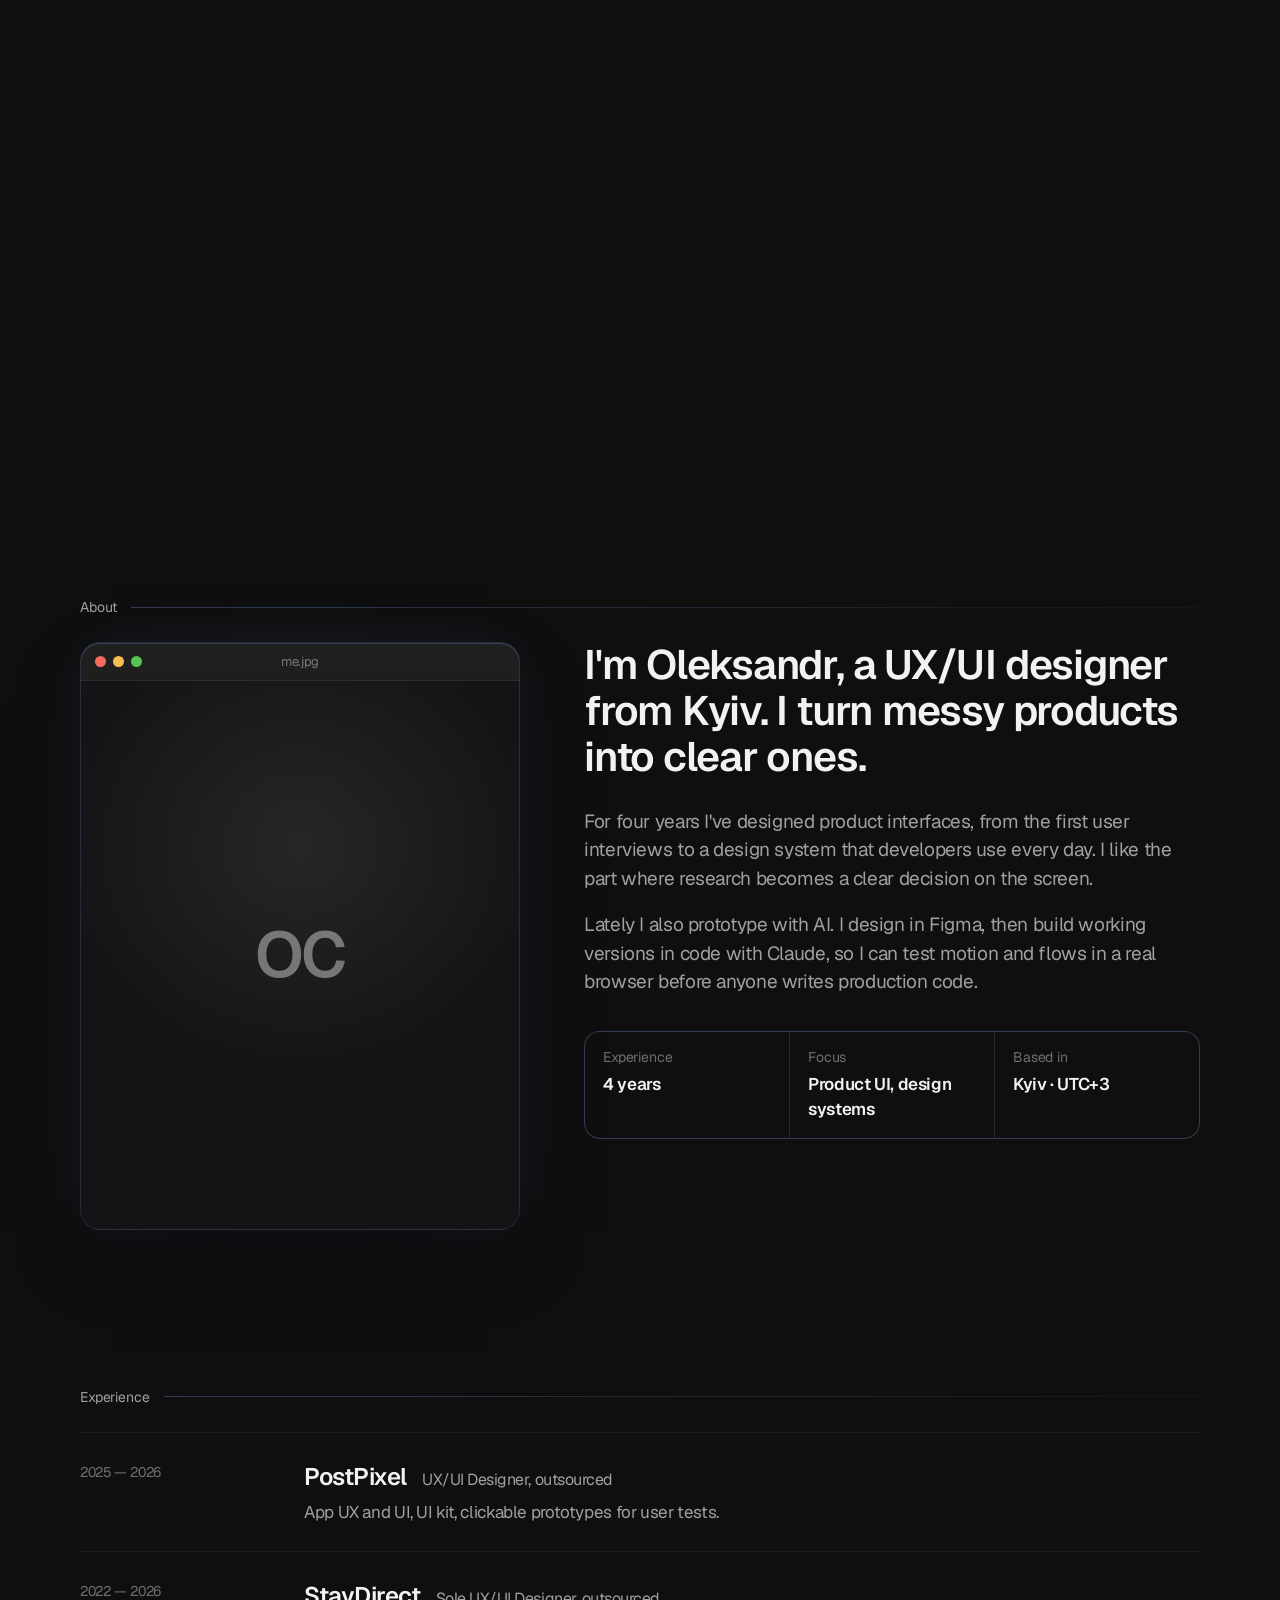
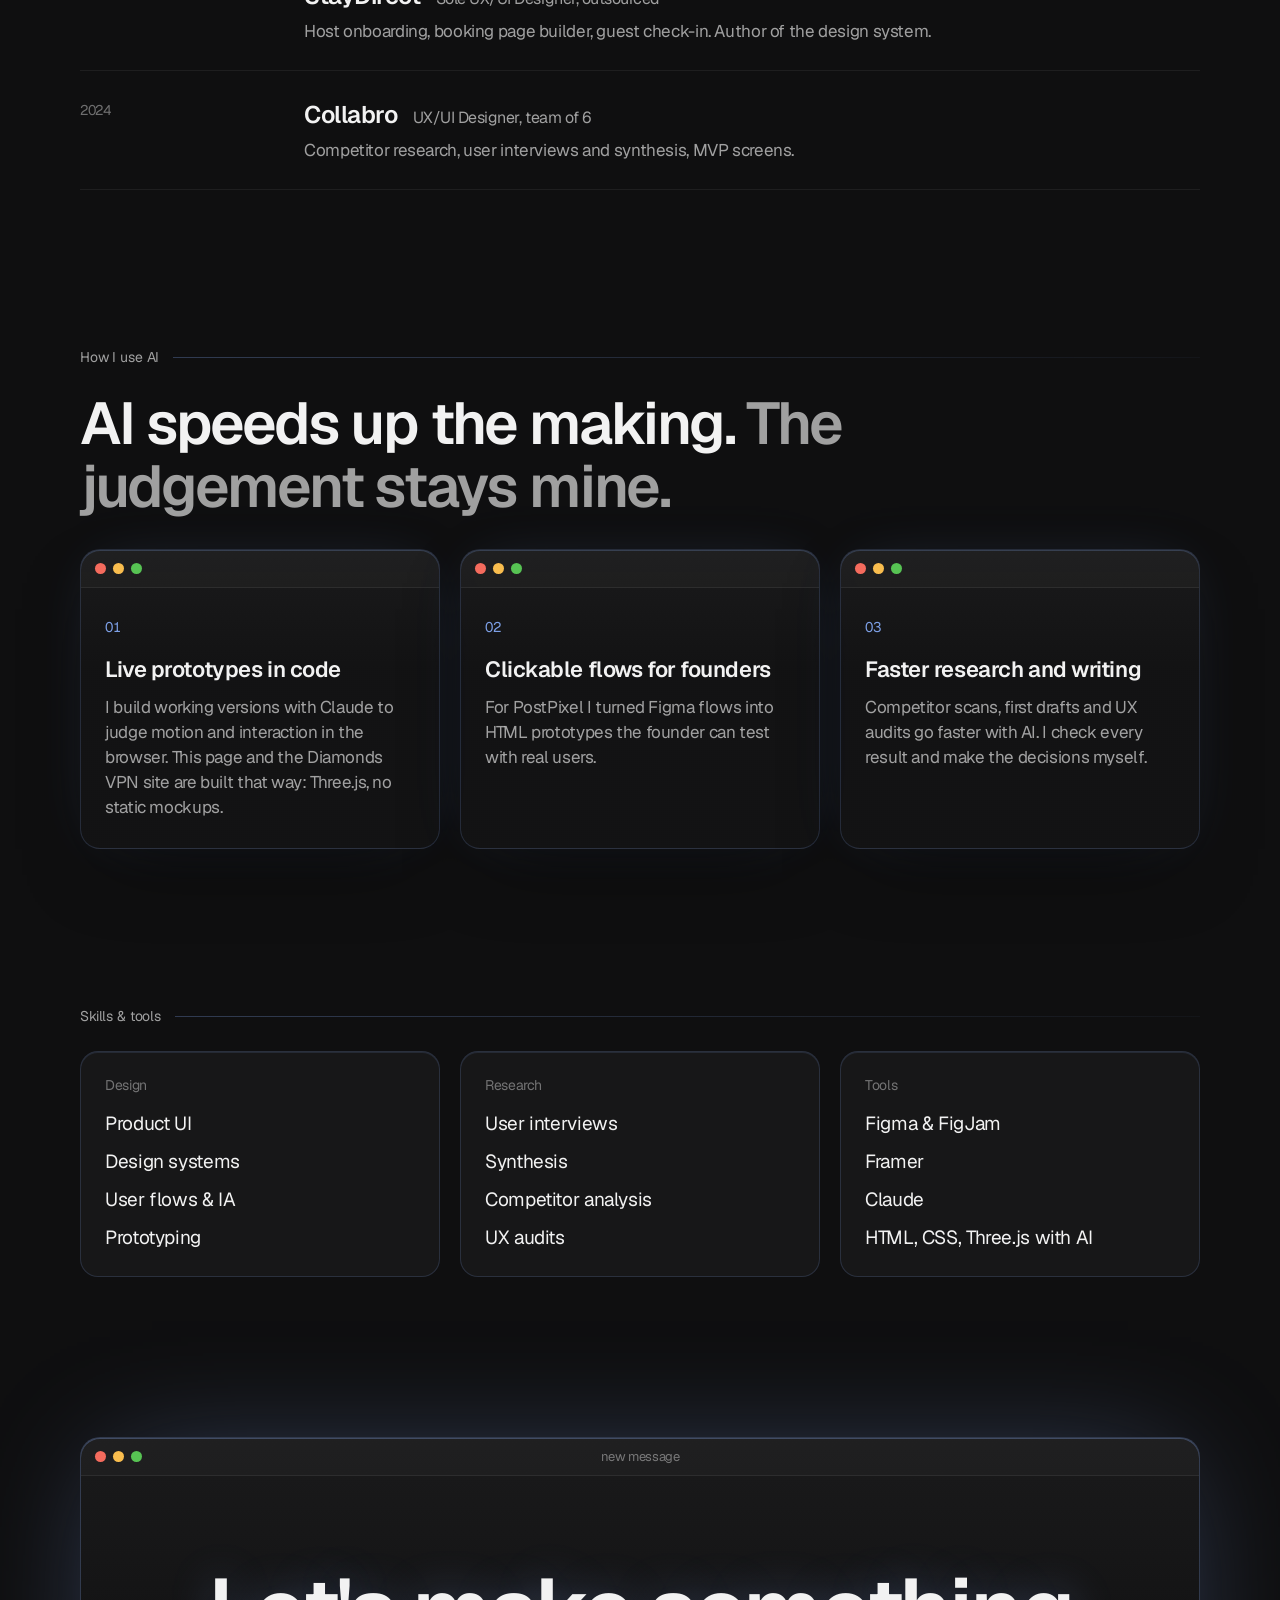
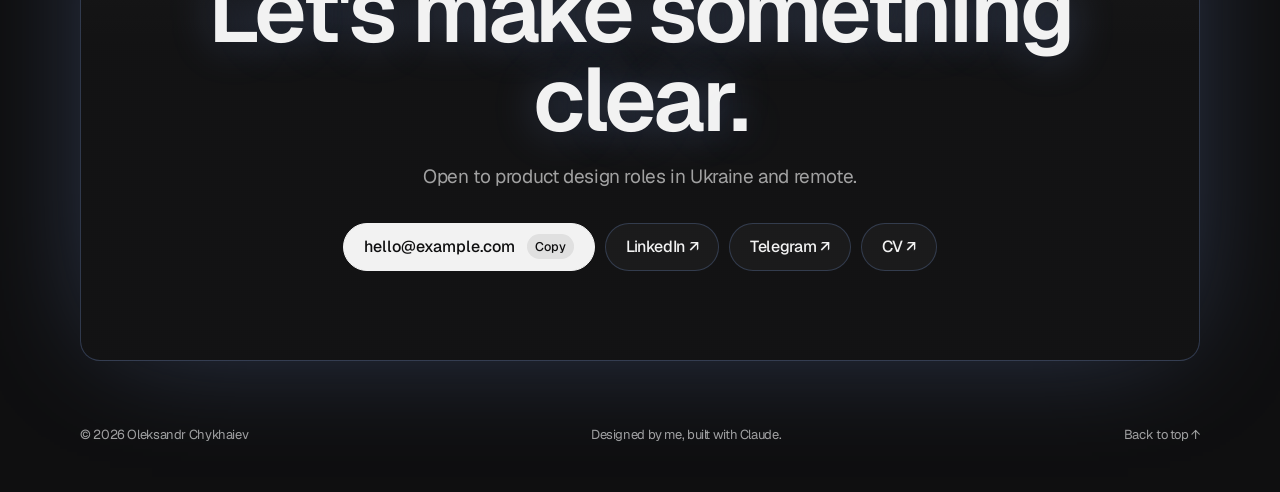
==== commit b692a680: "New homepage uses the case-page design system: shared header, windows, cards, timeline, contact; lap" ====
--- a/new/index.html
+++ b/new/index.html
@@ -4,24 +4,31 @@
   <meta charset="utf-8" />
   <meta name="viewport" content="width=device-width, initial-scale=1" />
   <title>Oleksandr Chykhaiev — AI-driven UX/UI Designer</title>
-  <meta name="description" content="UX/UI designer from Kyiv. Product interfaces, design systems and research, prototyped with AI." />
-  <meta name="theme-color" content="#000000" />
+  <meta name="description" content="UI/UX designer from Kyiv. Product interfaces, design systems and research, prototyped with AI." />
+  <meta name="theme-color" content="#0f0f10" />
   <link rel="preload" href="/fonts/Geist-Variable.woff2" as="font" type="font/woff2" crossorigin />
+  <link rel="stylesheet" href="/styles.css" />
   <link rel="stylesheet" href="/home.css" />
 </head>
-<body>
-  <a class="h-skip" href="#work">Skip to work</a>
-
-  <header class="h-nav">
-    <div class="h-nav-in">
-      <a class="h-brand" href="#top">Oleksandr Chykhaiev</a>
-      <nav class="h-nav-links" aria-label="Sections">
-        <a href="#work">Work</a>
-        <a href="#about">About</a>
-        <a href="#experience">Experience</a>
-        <a href="#contact">Contact</a>
-      </nav>
-      <a class="h-nav-cv" href="#" data-todo="cv">CV</a>
+<body class="home3d">
+  <a class="skip" href="#work">Skip to work</a>
+
+  <!-- ===== Top bar ===== -->
+  <header class="top">
+    <a class="brand" href="#top" aria-label="Back to top">
+      <span class="brand-name">Oleksandr Chykhaiev</span>
+      <span class="brand-role">AI-driven UX/UI Designer</span>
+    </a>
+    <nav class="pill" aria-label="Sections">
+      <span class="pill-glow" aria-hidden="true"></span>
+      <a href="#work" data-nav="work">Work</a>
+      <a href="#about" data-nav="about">About</a>
+      <a href="#experience" data-nav="experience">Experience</a>
+      <a href="#contact" data-nav="contact">Contact</a>
+    </nav>
+    <div class="top-links">
+      <a href="#" data-todo="linkedin" target="_blank" rel="noopener">LinkedIn <span class="ne" aria-hidden="true">↗</span></a>
+      <a href="#" data-todo="cv" target="_blank" rel="noopener">CV <span class="ne" aria-hidden="true">↗</span></a>
     </div>
   </header>
 
@@ -95,83 +102,103 @@
     </section>
 
     <!-- ===== About ===== -->
-    <section id="about" class="h-sec">
-      <div class="h-wrap">
-        <p class="h-eyebrow rv">About</p>
-        <h2 class="h-statement rv">I’m Oleksandr, a UX/UI designer from Kyiv. I turn messy products into <span>clear ones.</span></h2>
-        <div class="h-about rv">
-          <p>For four years I’ve designed product interfaces, from the first user interviews to a design system that developers use every day. I like the part where research becomes a clear decision on the screen.</p>
+    <section id="about" class="wrap section" aria-labelledby="about-h">
+      <div class="sec-head reveal"><h2 id="about-h" class="label">About</h2></div>
+      <div class="about">
+        <div class="win win-photo reveal">
+          <div class="win-bar" aria-hidden="true"><i></i><i></i><i></i><span class="win-title">me.jpg</span></div>
+          <div class="photo" data-todo="photo"><span>OC</span></div>
+        </div>
+        <div class="about-text reveal">
+          <p class="big">I'm Oleksandr, a UX/UI designer from Kyiv. I turn messy products into <em>clear</em> ones.</p>
+          <p>For four years I've designed product interfaces, from the first user interviews to a design system that developers use every day. I like the part where research becomes a clear decision on the screen.</p>
           <p>Lately I also prototype with AI. I design in Figma, then build working versions in code with Claude, so I can test motion and flows in a real browser before anyone writes production code.</p>
-        </div>
-        <dl class="h-facts rv">
-          <div><dt>Experience</dt><dd>4 years</dd></div>
-          <div><dt>Focus</dt><dd>Product UI, design systems</dd></div>
-          <div><dt>Based in</dt><dd>Kyiv · UTC+3</dd></div>
-        </dl>
+          <dl class="facts">
+            <div><dt>Experience</dt><dd>4 years</dd></div>
+            <div><dt>Focus</dt><dd>Product UI, design systems</dd></div>
+            <div><dt>Based in</dt><dd>Kyiv · UTC+3</dd></div>
+          </dl>
+        </div>
       </div>
     </section>
 
     <!-- ===== Experience ===== -->
-    <section id="experience" class="h-sec">
-      <div class="h-wrap">
-        <h2 class="h-head rv">Experience.</h2>
-        <ol class="h-exp">
-          <li class="rv"><span>2025 — 2026</span><div><h3>PostPixel</h3><p class="h-role">UX/UI Designer, outsourced</p><p>App UX and UI, UI kit, clickable prototypes for user tests.</p></div></li>
-          <li class="rv"><span>2022 — 2026</span><div><h3>StayDirect</h3><p class="h-role">Sole UX/UI Designer, outsourced</p><p>Host onboarding, booking page builder, guest check-in. Author of the design system.</p></div></li>
-          <li class="rv"><span>2024</span><div><h3>Collabro</h3><p class="h-role">UX/UI Designer, team of 6</p><p>Competitor research, user interviews and synthesis, MVP screens.</p></div></li>
-        </ol>
-      </div>
+    <section id="experience" class="wrap section" aria-labelledby="exp-h">
+      <div class="sec-head reveal"><h2 id="exp-h" class="label">Experience</h2></div>
+      <ol class="timeline">
+        <li class="reveal">
+          <span class="t-year">2025 — 2026</span>
+          <div class="t-main"><h3>PostPixel <span>UX/UI Designer, outsourced</span></h3><p>App UX and UI, UI kit, clickable prototypes for user tests.</p></div>
+        </li>
+        <li class="reveal">
+          <span class="t-year" data-todo="years">2022 — 2026</span>
+          <div class="t-main"><h3>StayDirect <span>Sole UX/UI Designer, outsourced</span></h3><p>Host onboarding, booking page builder, guest check-in. Author of the design system.</p></div>
+        </li>
+        <li class="reveal">
+          <span class="t-year">2024</span>
+          <div class="t-main"><h3>Collabro <span>UX/UI Designer, team of 6</span></h3><p>Competitor research, user interviews and synthesis, MVP screens.</p></div>
+        </li>
+      </ol>
     </section>
 
     <!-- ===== AI ===== -->
-    <section id="ai" class="h-sec">
-      <div class="h-wrap">
-        <h2 class="h-head rv">How I use AI.</h2>
-        <p class="h-lead rv">AI speeds up the making. The judgement stays mine.</p>
-        <div class="h-cards">
-          <article class="h-card rv"><p class="h-num">01</p><h3>Live prototypes in code</h3><p>I build working versions with Claude to judge motion and interaction in the browser. This page and the Diamonds VPN site are built that way.</p></article>
-          <article class="h-card rv"><p class="h-num">02</p><h3>Clickable flows for founders</h3><p>For PostPixel I turned Figma flows into HTML prototypes the founder can test with real users.</p></article>
-          <article class="h-card rv"><p class="h-num">03</p><h3>Faster research and writing</h3><p>Competitor scans, first drafts and UX audits go faster with AI. I check every result and make the decisions myself.</p></article>
-        </div>
+    <section id="ai" class="wrap section" aria-labelledby="ai-h">
+      <div class="sec-head reveal"><h2 id="ai-h" class="label">How I use AI</h2></div>
+      <p class="ai-lead reveal">AI speeds up the making. <em>The judgement stays mine.</em></p>
+      <div class="ai-grid">
+        <article class="win ai-card reveal">
+          <div class="win-bar" aria-hidden="true"><i></i><i></i><i></i></div>
+          <div class="ai-body"><span class="ai-n">01</span><h3>Live prototypes in code</h3><p>I build working versions with Claude to judge motion and interaction in the browser. This page and the Diamonds VPN site are built that way: Three.js, no static mockups.</p></div>
+        </article>
+        <article class="win ai-card reveal">
+          <div class="win-bar" aria-hidden="true"><i></i><i></i><i></i></div>
+          <div class="ai-body"><span class="ai-n">02</span><h3>Clickable flows for founders</h3><p>For PostPixel I turned Figma flows into HTML prototypes the founder can test with real users.</p></div>
+        </article>
+        <article class="win ai-card reveal">
+          <div class="win-bar" aria-hidden="true"><i></i><i></i><i></i></div>
+          <div class="ai-body"><span class="ai-n">03</span><h3>Faster research and writing</h3><p>Competitor scans, first drafts and UX audits go faster with AI. I check every result and make the decisions myself.</p></div>
+        </article>
       </div>
     </section>
 
     <!-- ===== Skills ===== -->
-    <section id="skills" class="h-sec">
-      <div class="h-wrap">
-        <h2 class="h-head rv">Skills &amp; tools.</h2>
-        <div class="h-skills rv">
-          <div><h3>Design</h3><ul><li>Product UI</li><li>Design systems</li><li>User flows &amp; IA</li><li>Prototyping</li></ul></div>
-          <div><h3>Research</h3><ul><li>User interviews</li><li>Synthesis</li><li>Competitor analysis</li><li>UX audits</li></ul></div>
-          <div><h3>Tools</h3><ul><li>Figma &amp; FigJam</li><li>Framer</li><li>Claude</li><li>HTML, CSS, Three.js with AI</li></ul></div>
-        </div>
+    <section id="skills" class="wrap section" aria-labelledby="skills-h">
+      <div class="sec-head reveal"><h2 id="skills-h" class="label">Skills &amp; tools</h2></div>
+      <div class="skills reveal">
+        <div><h3>Design</h3><ul><li>Product UI</li><li>Design systems</li><li>User flows &amp; IA</li><li>Prototyping</li></ul></div>
+        <div><h3>Research</h3><ul><li>User interviews</li><li>Synthesis</li><li>Competitor analysis</li><li>UX audits</li></ul></div>
+        <div><h3>Tools</h3><ul><li>Figma &amp; FigJam</li><li>Framer</li><li>Claude</li><li>HTML, CSS, Three.js with AI</li></ul></div>
       </div>
     </section>
 
     <!-- ===== Contact ===== -->
-    <section id="contact" class="h-sec h-contact">
-      <div class="h-wrap">
-        <h2 class="h-big rv">Let’s make something clear.</h2>
-        <p class="h-lead rv">Open to product design roles in Ukraine and remote.</p>
-        <div class="h-actions rv">
-          <button class="h-btn h-btn-primary" type="button" data-copy="hello@example.com" data-todo="email">Copy email</button>
-          <a class="h-btn" href="#" data-todo="linkedin">LinkedIn ↗</a>
-          <a class="h-btn" href="#" data-todo="telegram">Telegram ↗</a>
-          <a class="h-btn" href="#" data-todo="cv">CV ↗</a>
+    <section id="contact" class="wrap section" aria-labelledby="contact-h">
+      <div class="win win-contact reveal">
+        <div class="win-bar" aria-hidden="true"><i></i><i></i><i></i><span class="win-title">new message</span></div>
+        <div class="contact-body">
+          <h2 id="contact-h" class="contact-title">Let's make something <em>clear</em>.</h2>
+          <p class="muted">Open to product design roles in Ukraine and remote.</p>
+          <div class="contact-actions">
+            <button class="btn btn-primary" type="button" data-copy="hello@example.com" data-todo="email">
+              <span class="btn-label">hello@example.com</span><span class="btn-hint">Copy</span>
+            </button>
+            <a class="btn" href="#" data-todo="linkedin" target="_blank" rel="noopener">LinkedIn ↗</a>
+            <a class="btn" href="#" data-todo="telegram" target="_blank" rel="noopener">Telegram ↗</a>
+            <a class="btn" href="#" data-todo="cv" target="_blank" rel="noopener">CV ↗</a>
+          </div>
         </div>
       </div>
     </section>
   </main>
 
-  <footer class="h-foot">
-    <div class="h-wrap">
-      <p>© 2026 Oleksandr Chykhaiev</p>
-      <p>Designed by me, built with Claude.</p>
-      <a href="#top">Back to top ↑</a>
-    </div>
+  <footer class="wrap foot">
+    <p>© 2026 Oleksandr Chykhaiev</p>
+    <p class="muted">Designed by me, built with Claude.</p>
+    <a href="#top">Back to top ↑</a>
   </footer>
 
-  <div class="h-toast" role="status" aria-live="polite"></div>
+  <div class="toast" role="status" aria-live="polite"></div>
+  <script src="/main.js" defer></script>
   <script type="module" src="/home3d.js"></script>
 </body>
 </html>
--- a/styles.css
+++ b/styles.css
@@ -0,0 +1,637 @@
+/* ============ Fonts (self-hosted) ============ */
+@font-face { font-family: "Geist"; src: url("fonts/Geist-Variable.woff2") format("woff2"); font-weight: 100 900; font-display: swap; }
+@font-face { font-family: "Instrument Serif"; src: url("fonts/InstrumentSerif-Italic.woff") format("woff"); font-style: italic; font-weight: 400; font-display: swap; }
+
+/* ============ Tokens ============ */
+:root {
+  --bg: #0f0f10;
+  --fg: #f2f2f2;
+  --muted: rgba(242, 242, 242, .64);
+  --faint: rgba(242, 242, 242, .42);
+  --surface: rgba(242, 242, 242, .035);
+  --surface-2: rgba(242, 242, 242, .06);
+  --blue: 138, 176, 255;                /* soft blue, used only for edges and glow */
+  --line: rgba(242, 242, 242, .07);      /* neutral dividers */
+  --edge: rgba(var(--blue), .16);        /* borders of windows, cards, pills */
+  --edge-2: rgba(var(--blue), .32);
+  --line-2: rgba(var(--blue), .22);
+  --hi: rgba(var(--blue), .22);          /* top highlight on glass */
+  --glow: rgba(var(--blue), .18);
+  --live: #5ee08a;
+  --r-win: 20px;
+  --r-card: 22px;
+  --wrap: 1120px;
+  --gutter: clamp(16px, 4vw, 40px);
+  --ease: cubic-bezier(.22, 1, .36, 1);
+  --sans: "Geist", ui-sans-serif, system-ui, -apple-system, "Segoe UI", sans-serif;
+  --serif: "Instrument Serif", Georgia, serif;
+  color-scheme: dark;
+}
+
+*, *::before, *::after { box-sizing: border-box; }
+html { scroll-behavior: smooth; scroll-padding-top: 88px; -webkit-text-size-adjust: 100%; }
+body {
+  margin: 0; background: var(--bg); color: var(--fg);
+  font: 400 16px/1.55 var(--sans); letter-spacing: -0.005em;
+  -webkit-font-smoothing: antialiased; text-rendering: optimizeLegibility;
+  overflow-x: hidden;
+}
+/* soft vignette like a desk lamp from above */
+body::before {
+  content: ""; position: fixed; inset: 0; pointer-events: none; z-index: -1;
+  background: radial-gradient(1200px 700px at 50% -10%, rgba(var(--blue), .10), transparent 60%), radial-gradient(900px 600px at 50% 120%, rgba(var(--blue), .05), transparent 60%);
+}
+a { color: inherit; text-decoration: none; }
+img { display: block; max-width: 100%; height: auto; }
+em { font-family: var(--serif); font-style: italic; font-weight: 400; letter-spacing: -0.01em; }
+.muted { color: var(--muted); }
+.wrap { width: min(var(--wrap), 100% - var(--gutter) * 2); margin-inline: auto; }
+.skip { position: absolute; left: 12px; top: -60px; padding: 10px 14px; background: var(--fg); color: var(--bg); border-radius: 10px; z-index: 100; }
+.skip:focus { top: 12px; }
+:focus-visible { outline: 2px solid rgba(var(--blue), .9); outline-offset: 3px; border-radius: 8px; }
+.label { font: 500 13px/1 var(--sans); color: var(--muted); margin: 0; }
+
+/* ============ Top bar ============ */
+.top {
+  position: fixed; inset: 0 0 auto; z-index: 50; height: 72px;
+  display: grid; grid-template-columns: 1fr auto 1fr; align-items: center; gap: 16px;
+  padding: 0 var(--gutter);
+  background: linear-gradient(180deg, rgba(15,15,16,.85), rgba(15,15,16,0));
+}
+.brand { display: grid; line-height: 1.25; justify-self: start; }
+.brand-name { font-weight: 500; font-size: 15px; }
+.brand-role { font-size: 12px; color: var(--faint); }
+.top-links { justify-self: end; display: flex; align-items: center; gap: 22px; font-size: 14px; }
+.top-links a { color: var(--muted); transition: color .2s; }
+.top-links a:hover { color: var(--fg); }
+.ne { display: inline-block; transition: transform .25s var(--ease); }
+a:hover .ne { transform: translate(2px, -2px); }
+
+.pill {
+  position: relative; display: flex; gap: 2px; padding: 5px;
+  border-radius: 999px; background: rgba(40,40,44,.55);
+  border: 1px solid var(--edge);
+  box-shadow: inset 0 1px 0 var(--hi), 0 10px 30px rgba(0,0,0,.35), 0 0 24px -6px var(--glow);
+  -webkit-backdrop-filter: blur(16px) saturate(140%); backdrop-filter: blur(16px) saturate(140%);
+}
+.pill a { position: relative; z-index: 1; white-space: nowrap; padding: 8px 16px; font-size: 13.5px; color: var(--muted); border-radius: 999px; transition: color .25s; }
+.pill a:hover, .pill a.is-active { color: var(--fg); }
+.pill-glow {
+  position: absolute; top: 5px; bottom: 5px; left: 0; width: 0; border-radius: 999px; z-index: 0;
+  background: linear-gradient(180deg, rgba(var(--blue), .2), rgba(var(--blue), .07));
+  box-shadow: inset 0 1px 0 rgba(var(--blue), .35), 0 0 16px rgba(var(--blue), .25);
+  opacity: 0; transition: transform .45s var(--ease), width .45s var(--ease), opacity .3s;
+}
+
+/* ============ Window component ============ */
+.win {
+  position: relative; border-radius: var(--r-win);
+  background: linear-gradient(180deg, rgba(242,242,242,.05), rgba(242,242,242,.018) 40%);
+  border: 1px solid var(--edge);
+  box-shadow: inset 0 1px 0 var(--hi), 0 30px 80px -30px rgba(0,0,0,.6), 0 0 60px -20px var(--glow);
+  overflow: hidden;
+}
+.win-bar, .browser-bar {
+  position: relative; display: flex; align-items: center; gap: 7px;
+  height: 38px; padding: 0 14px; border-bottom: 1px solid var(--line);
+  background: rgba(242,242,242,.025);
+}
+.win-bar i, .browser-bar i { width: 11px; height: 11px; border-radius: 50%; background: #3a3a3e; }
+.win-bar i:nth-child(1), .browser-bar i:nth-child(1) { background: #f46b5d; }
+.win-bar i:nth-child(2), .browser-bar i:nth-child(2) { background: #f9bd4e; }
+.win-bar i:nth-child(3), .browser-bar i:nth-child(3) { background: #57c353; }
+.win-title { position: absolute; left: 50%; transform: translateX(-50%); font: 400 13px var(--sans); color: var(--faint); white-space: nowrap; }
+
+/* ============ Hero ============ */
+.hero { position: relative; padding-top: 72px; overflow-x: clip; }
+/* open hero: no frame, just type on a soft blue light */
+.hero::before {
+  content: ""; position: absolute; z-index: -1; pointer-events: none;
+  left: 50%; top: 8%; width: min(1100px, 120vw); aspect-ratio: 2 / 1; translate: -50% 0;
+  background: radial-gradient(closest-side, rgba(var(--blue), .13), rgba(var(--blue), .04) 55%, transparent);
+  filter: blur(10px);
+}
+.hero-inner { min-height: min(84vh, 820px); display: flex; flex-direction: column; border-bottom: 1px solid var(--line); }
+.hero-body { flex: 1; display: flex; flex-direction: column; justify-content: center; gap: clamp(28px, 5vh, 56px); padding: clamp(40px, 8vh, 96px) 0 clamp(32px, 6vh, 64px); }
+.eyebrow { margin: 0; display: inline-flex; align-items: center; gap: 10px; font: 400 13px var(--sans); color: var(--muted); }
+.dot-live { width: 8px; height: 8px; border-radius: 50%; background: var(--live); box-shadow: 0 0 0 4px rgba(94,224,138,.14), 0 0 12px rgba(94,224,138,.6); flex: none; }
+.hero-title {
+  margin: 0; max-width: 15ch;
+  font-size: clamp(44px, 8vw, 120px); line-height: .98; font-weight: 450; letter-spacing: -0.045em;
+  text-shadow: 0 0 44px rgba(var(--blue), .28);
+}
+.hero-title em { font-size: 1.08em; letter-spacing: -0.02em; text-shadow: 0 0 30px rgba(var(--blue), .5); }
+.hero-foot { display: flex; align-items: flex-end; justify-content: space-between; gap: 24px; }
+.hero-lead { margin: 0; max-width: 46ch; font-size: clamp(16px, 1.4vw, 19px); line-height: 1.5; }
+.down {
+  flex: none; width: 52px; height: 52px; display: grid; place-items: center; border-radius: 50%;
+  border: 1px solid var(--line-2); color: var(--muted); font-size: 20px; transition: all .3s var(--ease);
+}
+.down:hover { color: var(--fg); border-color: var(--edge-2); box-shadow: 0 0 20px var(--glow); transform: translateY(3px); }
+
+/* ============ Sections ============ */
+.section { padding-top: clamp(96px, 14vw, 160px); }
+.sec-head { display: flex; align-items: center; gap: 14px; margin-bottom: 28px; }
+.sec-head::after { content: ""; flex: 1; height: 1px; background: linear-gradient(90deg, rgba(var(--blue), .28), rgba(var(--blue), .04)); }
+.count { color: var(--faint); order: 3; }
+
+/* ============ Work cards ============ */
+.grid { display: grid; grid-template-columns: repeat(2, minmax(0, 1fr)); gap: 20px; }
+.span-2 { grid-column: span 2; }
+.card {
+  position: relative; display: flex; flex-direction: column; gap: 22px;
+  padding: clamp(18px, 2.4vw, 28px); border-radius: var(--r-card);
+  background: linear-gradient(180deg, rgba(242,242,242,.045), rgba(242,242,242,.015));
+  border: 1px solid var(--edge);
+  box-shadow: inset 0 1px 0 var(--hi);
+  transition: transform .5s var(--ease), border-color .3s, box-shadow .5s var(--ease);
+}
+.card:hover { transform: translateY(-4px); border-color: var(--edge-2); box-shadow: inset 0 1px 0 rgba(var(--blue), .4), 0 30px 60px -30px rgba(0,0,0,.7), 0 0 50px -12px rgba(var(--blue), .3); }
+.card-head { display: flex; justify-content: space-between; gap: 16px; }
+.card-title { margin: 0 0 6px; font-size: clamp(20px, 2vw, 24px); font-weight: 500; letter-spacing: -0.02em; display: flex; align-items: center; gap: 12px; flex-wrap: wrap; }
+.card-meta { margin: 0; color: var(--muted); font-size: 14.5px; max-width: 60ch; }
+.card-meta b { color: var(--fg); font-weight: 500; }
+.arrow { flex: none; font-size: 22px; color: var(--muted); transition: transform .4s var(--ease), color .3s; }
+.card:hover .arrow { color: var(--fg); transform: translateX(4px); }
+.badge { display: inline-flex; align-items: center; gap: 8px; padding: 4px 10px; border-radius: 999px; font: 500 12.5px var(--sans); color: var(--fg); background: var(--surface-2); border: 1px solid var(--edge); }
+.badge .dot-live { width: 6px; height: 6px; box-shadow: 0 0 8px rgba(94,224,138,.7); }
+.tags { display: flex; flex-wrap: wrap; gap: 6px; margin: 0; padding: 0; list-style: none; }
+.tags li { font-size: 12px; color: var(--muted); padding: 5px 10px; border-radius: 999px; border: 1px solid var(--edge); }
+
+.browser { border-radius: 14px; overflow: hidden; border: 1px solid var(--edge); background: #18181b; box-shadow: 0 20px 50px -20px rgba(0,0,0,.6); }
+.browser-bar { height: 32px; background: #1d1d20; }
+.browser-bar i { width: 9px; height: 9px; }
+.url { min-width: 0; overflow: hidden; text-overflow: ellipsis; white-space: nowrap; margin-left: 12px; padding: 3px 14px; border-radius: 6px; background: rgba(255,255,255,.05); font: 400 12.5px var(--sans); color: var(--faint); }
+.browser-bare { border: 0; background: transparent; box-shadow: none; }
+.cover { position: relative; aspect-ratio: 16 / 9; overflow: hidden; }
+.span-2 .cover { aspect-ratio: 16 / 8; }
+.cover-img img { width: 100%; height: 100%; object-fit: cover; transition: transform 1.2s var(--ease); }
+.cover-dark { background: #0b0b0d; }
+.cover-dark img { object-position: center top; }
+.cover.cover-fit { aspect-ratio: 16 / 9 !important; }
+.cover-fit img { object-fit: contain; }
+.cover-light { background: #f1f2f4; display: grid; place-items: center; }
+.cover-light img { height: auto; object-fit: contain; padding: 6%; }
+.card:hover .cover-img img { transform: scale(1.025); }
+
+/* --- StayDirect cover (Noir Ember) --- */
+.cover-sd { display: grid; grid-template-columns: 56px 1fr; background: #0c0c0d; font-family: var(--sans); }
+.sd-side { display: flex; flex-direction: column; align-items: center; gap: 14px; padding-top: 18px; border-right: 1px solid rgba(255,255,255,.06); }
+.sd-side span { width: 18px; height: 18px; border-radius: 6px; background: rgba(255,255,255,.08); }
+.sd-side .sd-logo { width: 24px; height: 24px; border-radius: 8px; background: linear-gradient(135deg, #ff6b2c, #ff9a6b); margin-bottom: 8px; }
+.sd-side .on { background: rgba(255,107,44,.35); }
+.sd-main { padding: 4% 5%; display: grid; grid-template-rows: 1.25fr 1fr; gap: 4%; }
+.sd-hero {
+  border-radius: 14px; padding: 4% 4.5%; display: flex; flex-direction: column; justify-content: flex-end; gap: 8%;
+  background: radial-gradient(70% 120% at 85% 0%, rgba(255,107,44,.55), transparent 60%), radial-gradient(50% 80% at 100% 100%, rgba(59,130,246,.25), transparent 70%), #151517;
+  border: 1px solid rgba(255,255,255,.07); box-shadow: inset 0 1px 0 rgba(255,255,255,.08);
+}
+.sd-kicker { margin: 0; font: 500 clamp(8px, .9vw, 11px) var(--sans); color: #ff9a6b; }
+.sd-h { margin: 0; font-size: clamp(16px, 2.8vw, 36px); line-height: 1; font-weight: 500; letter-spacing: -0.04em; }
+.sd-row { display: flex; gap: 8px; flex-wrap: wrap; }
+.sd-chip, .sd-btn { font-size: clamp(8px, .95vw, 12px); padding: .6em 1.1em; border-radius: 9px; background: rgba(255,255,255,.07); border: 1px solid rgba(255,255,255,.08); }
+.sd-btn { background: #ff6b2c; border-color: #ff6b2c; color: #140a05; font-weight: 600; }
+.sd-stats { display: grid; grid-template-columns: repeat(3, 1fr); gap: 4%; }
+.sd-stats > div { border-radius: 12px; padding: 7% 8%; background: #151517; border: 1px solid rgba(255,255,255,.06); display: flex; flex-direction: column; gap: 4px; overflow: hidden; }
+.sd-stats p { margin: 0; font-size: clamp(7px, .85vw, 11px); color: rgba(242,242,242,.55); }
+.sd-stats b { font-size: clamp(14px, 2.2vw, 28px); font-weight: 500; letter-spacing: -0.03em; color: #8fb8ff; }
+.sd-stats em { font: 400 clamp(7px, .85vw, 11px) var(--sans); color: rgba(242,242,242,.55); }
+.sd-stats .hot { background: linear-gradient(160deg, rgba(255,107,44,.2), #151517 60%); }
+.sd-stats .hot b { color: #ffb08a; }
+.sd-spark { display: block; height: 24%; margin-top: auto; background: linear-gradient(90deg, transparent, rgba(59,130,246,.0)), url("data:image/svg+xml,%3Csvg xmlns='http://www.w3.org/2000/svg' viewBox='0 0 100 30' preserveAspectRatio='none'%3E%3Cpath d='M0 26 L15 20 L28 22 L42 12 L58 15 L72 6 L86 9 L100 2' fill='none' stroke='%233b82f6' stroke-width='2'/%3E%3C/svg%3E") center/100% 100% no-repeat; }
+.sd-bar { display: block; height: 22%; margin-top: auto; background: repeating-linear-gradient(90deg, rgba(59,130,246,.55) 0 8%, transparent 8% 13%); -webkit-mask: linear-gradient(0deg, #000 60%, transparent); mask: linear-gradient(0deg, #000 60%, transparent); }
+
+/* --- PostPixel cover --- */
+.cover-pp { display: grid; grid-template-columns: 22% 1fr; background: #f4f4f1; }
+.pp-side { background: #121212; display: flex; flex-direction: column; gap: 12px; padding: 14% 14%; }
+.pp-side span { height: 9px; border-radius: 4px; background: rgba(255,255,255,.12); }
+.pp-side .pp-logo { width: 26px; height: 26px; border-radius: 8px; background: #c6f432; margin-bottom: 10px; }
+.pp-side .on { background: rgba(198,244,50,.6); }
+.pp-main { padding: 6% 6%; color: #121212; }
+.pp-h { margin: 0 0 6%; font-size: clamp(12px, 1.6vw, 20px); font-weight: 600; letter-spacing: -0.03em; }
+.pp-posts { display: grid; grid-template-columns: repeat(3, 1fr); gap: 5%; }
+.pp-post { background: #fff; border-radius: 10px; padding: 7%; box-shadow: 0 6px 20px -8px rgba(0,0,0,.18); display: flex; flex-direction: column; gap: 6px; }
+.pp-post .img { aspect-ratio: 1; border-radius: 7px; }
+.pp-post .a { background: linear-gradient(135deg, #ffd6a5, #ff8fab); }
+.pp-post .b { background: linear-gradient(135deg, #a0e7e5, #6c8cff); }
+.pp-post .c { background: linear-gradient(135deg, #e9ff9a, #7bd389); }
+.pp-post .ln { height: 5px; border-radius: 3px; background: #e6e6e1; }
+.pp-post .ln.s { width: 60%; }
+.pp-post .ok { margin-top: 4px; font-size: clamp(7px, .8vw, 10px); font-weight: 600; text-align: center; padding: .5em; border-radius: 6px; background: #121212; color: #c6f432; }
+.pp-post .ok.done { background: #eef9cf; color: #3f5a00; }
+
+/* --- Design system cover --- */
+.cover-ds { background: #0c0c0d; padding: 6% 7%; display: grid; grid-template-rows: auto 1fr auto; gap: 9%; }
+.ds-sw { display: grid; grid-template-columns: repeat(6, 1fr); gap: 6px; }
+.ds-sw i { aspect-ratio: 1; border-radius: 10px; background: var(--c); border: 1px solid rgba(255,255,255,.08); }
+.ds-row { display: flex; align-items: center; gap: 6%; }
+.ds-aa { margin: 0; font-size: clamp(36px, 5vw, 64px); font-weight: 500; letter-spacing: -0.05em; line-height: 1; }
+.ds-type { flex: 1; display: grid; gap: 8px; }
+.ds-type span { height: 8px; border-radius: 4px; background: rgba(255,255,255,.14); }
+.ds-type .t1 { width: 90%; height: 12px; background: rgba(255,255,255,.3); }
+.ds-type .t2 { width: 70%; }
+.ds-type .t3 { width: 45%; }
+.comps { gap: 8px; flex-wrap: wrap; }
+.comps span { font-size: clamp(8px, .95vw, 12px); padding: .55em 1.1em; border-radius: 9px; }
+.comps .b1 { background: #ff6b2c; color: #140a05; font-weight: 600; }
+.comps .b2 { background: rgba(255,255,255,.08); border: 1px solid rgba(255,255,255,.12); }
+.comps .tg { background: rgba(59,130,246,.18); color: #8fb8ff; border-radius: 999px; }
+.comps .tgl { width: 2.6em; height: 1.5em; padding: 0 !important; border-radius: 999px !important; background: #ff6b2c; position: relative; }
+.comps .tgl i { position: absolute; right: 3px; top: 50%; translate: 0 -50%; width: 1.1em; height: 1.1em; border-radius: 50%; background: #fff; }
+
+/* --- Collabro cover --- */
+.cover-cb {
+  aspect-ratio: 16 / 7 !important; border-radius: 14px; border: 1px solid var(--line);
+  background: radial-gradient(60% 90% at 50% 110%, rgba(190,242,100,.18), transparent 70%), #111112;
+  display: flex; justify-content: center; align-items: flex-end; gap: 4%; padding-top: 4%;
+}
+.phone { width: 20%; aspect-ratio: 9 / 17; border-radius: 22px 22px 0 0; border: 1px solid rgba(255,255,255,.12); border-bottom: 0; background: #0a0a0a; padding: 5% 4% 0; display: flex; flex-direction: column; gap: 6%; box-shadow: inset 0 1px 0 rgba(255,255,255,.1); }
+.phone.p2 { align-items: center; justify-content: center; padding-bottom: 10%; }
+.ph-h { margin: 0; font-size: clamp(8px, 1.1vw, 14px); font-weight: 600; letter-spacing: -0.02em; }
+.ph-h.c { text-align: center; }
+.ph-s { margin: 0; font-size: clamp(6px, .75vw, 10px); color: rgba(242,242,242,.55); text-align: center; }
+.chips { display: flex; gap: 4px; flex-wrap: wrap; }
+.chips span { font-size: clamp(6px, .7vw, 9px); padding: .35em .8em; border-radius: 999px; background: rgba(255,255,255,.08); }
+.chips .on { background: #bef264; color: #0a0a0a; font-weight: 600; }
+.person { display: flex; align-items: center; gap: 8%; }
+.person i { width: 18%; aspect-ratio: 1; border-radius: 50%; background: linear-gradient(135deg, #3f3f46, #71717a); flex: none; }
+.person span { flex: 1; height: 6px; border-radius: 3px; background: rgba(255,255,255,.12); }
+.bubble { position: relative; width: 56%; aspect-ratio: 1; border-radius: 50%; background: radial-gradient(circle at 35% 30%, rgba(190,242,100,.5), rgba(190,242,100,.08) 60%); border: 1px solid rgba(190,242,100,.5); display: grid; place-items: center; margin-bottom: 6%; }
+.bubble i { position: absolute; width: 32%; aspect-ratio: 1; border-radius: 50%; background: linear-gradient(135deg, #52525b, #a1a1aa); border: 2px solid #0a0a0a; }
+.bubble i:first-child { left: 22%; } .bubble i:last-child { right: 22%; }
+.ph-btn { margin-top: auto; margin-bottom: 10%; font-size: clamp(6px, .8vw, 10px); font-weight: 600; text-align: center; padding: .7em 1em; border-radius: 10px; background: #bef264; color: #0a0a0a; align-self: stretch; }
+.p2 .ph-btn { margin-top: 6%; }
+.ph-btn.ghost { background: rgba(255,255,255,.08); color: var(--fg); }
+
+/* ============ About ============ */
+.about { display: grid; grid-template-columns: minmax(0, 5fr) minmax(0, 7fr); gap: clamp(24px, 5vw, 64px); align-items: start; }
+.win-photo .photo { aspect-ratio: 4 / 5; display: grid; place-items: center; background: radial-gradient(80% 60% at 50% 30%, rgba(255,255,255,.08), transparent 70%), #141416; }
+.win-photo .photo span { font: 400 64px var(--serif); font-style: italic; color: var(--faint); }
+.win-photo .photo img { width: 100%; height: 100%; object-fit: cover; }
+.about-text p { margin: 0 0 18px; color: var(--muted); max-width: 58ch; }
+.about-text .big { color: var(--fg); font-size: clamp(24px, 2.8vw, 36px); line-height: 1.18; letter-spacing: -0.03em; margin-bottom: 28px; }
+.facts { display: grid; grid-template-columns: repeat(3, 1fr); gap: 1px; margin: 34px 0 0; border-radius: 16px; overflow: hidden; background: var(--edge); border: 1px solid var(--edge); }
+.facts div { background: var(--bg); padding: 16px 18px; }
+.facts dt { font: 400 12.5px var(--sans); color: var(--faint); margin-bottom: 6px; }
+.facts dd { margin: 0; font-size: 15px; }
+
+/* ============ Experience ============ */
+.timeline { list-style: none; margin: 0; padding: 0; border-top: 1px solid var(--line); }
+.timeline li { display: grid; grid-template-columns: 200px 1fr; gap: 24px; padding: 26px 0; border-bottom: 1px solid var(--line); transition: background .3s; }
+.t-year { font: 400 13px/1.9 var(--sans); color: var(--faint); font-variant-numeric: tabular-nums; }
+.t-main h3 { margin: 0 0 6px; font-size: 20px; font-weight: 500; letter-spacing: -0.02em; }
+.t-main h3 span { font-size: 15px; font-weight: 400; color: var(--muted); margin-left: 10px; }
+.t-main p { margin: 0; color: var(--muted); }
+
+/* ============ AI ============ */
+.ai-lead { margin: 0 0 32px; font-size: clamp(28px, 4vw, 52px); line-height: 1.05; letter-spacing: -0.04em; max-width: 20ch; }
+.ai-lead em { color: var(--muted); }
+.ai-grid { display: grid; grid-template-columns: repeat(3, 1fr); gap: 20px; }
+.ai-body { padding: 26px 24px 28px; }
+.ai-n { font: 400 13px var(--sans); color: var(--faint); font-variant-numeric: tabular-nums; }
+.ai-body h3 { margin: 14px 0 10px; font-size: 19px; font-weight: 500; letter-spacing: -0.02em; }
+.ai-body p { margin: 0; color: var(--muted); font-size: 15px; }
+
+/* ============ Skills ============ */
+.skills { display: grid; grid-template-columns: repeat(3, 1fr); gap: 20px; }
+.skills > div { padding: 24px; border-radius: 18px; border: 1px solid var(--edge); box-shadow: inset 0 1px 0 rgba(var(--blue), .12); background: var(--surface); }
+.skills h3 { margin: 0 0 16px; font: 500 13px var(--sans); color: var(--faint); }
+.skills ul { list-style: none; margin: 0; padding: 0; display: grid; gap: 10px; }
+.skills li { font-size: 16px; }
+
+/* ============ Contact ============ */
+.contact-body { padding: clamp(32px, 7vw, 96px) clamp(24px, 6vw, 80px); text-align: center; display: grid; justify-items: center; gap: 18px; }
+.contact-title { margin: 0; font-size: clamp(40px, 7vw, 96px); line-height: 1; font-weight: 450; letter-spacing: -0.045em; text-shadow: 0 0 44px rgba(var(--blue), .3); }
+.contact-body .muted { margin: 0; }
+.contact-actions { display: flex; flex-wrap: wrap; justify-content: center; gap: 10px; margin-top: 14px; }
+.btn {
+  display: inline-flex; align-items: center; gap: 12px; height: 48px; padding: 0 20px; border-radius: 999px;
+  border: 1px solid var(--line-2); background: var(--surface); color: var(--fg); font: 500 15px var(--sans); cursor: pointer;
+  transition: background .25s, border-color .25s, transform .3s var(--ease);
+}
+.btn:hover { background: var(--surface-2); border-color: var(--edge-2); box-shadow: 0 0 22px -4px rgba(var(--blue), .35); transform: translateY(-2px); }
+.btn-primary { background: var(--fg); color: var(--bg); border-color: var(--fg); }
+.btn-primary:hover { background: #fff; box-shadow: 0 0 28px -2px rgba(var(--blue), .55); }
+.btn-hint { font: 500 12.5px var(--sans); padding: 4px 8px; border-radius: 999px; background: rgba(15,15,16,.08); }
+
+/* ============ Footer ============ */
+.foot { display: flex; justify-content: space-between; gap: 16px; flex-wrap: wrap; padding: 64px 0 48px; font-size: 13px; color: var(--muted); }
+.foot p { margin: 0; }
+.foot a:hover { color: var(--fg); }
+
+.toast { position: fixed; left: 50%; bottom: 28px; translate: -50% 20px; opacity: 0; pointer-events: none; z-index: 60; padding: 10px 16px; border-radius: 999px; background: var(--fg); color: var(--bg); font-size: 14px; font-weight: 500; transition: all .35s var(--ease); }
+.toast.show { opacity: 1; translate: -50% 0; }
+
+/* ============ Case page ============ */
+.case-hero { padding-top: 120px; display: grid; gap: 22px; justify-items: start; }
+.back { font-size: 14px; color: var(--muted); display: inline-flex; gap: 8px; align-items: center; transition: color .2s, gap .3s var(--ease); }
+.back:hover { color: var(--fg); gap: 12px; }
+.case-title { margin: 0; font-size: clamp(48px, 9vw, 128px); line-height: .95; font-weight: 450; letter-spacing: -0.05em; text-shadow: 0 0 44px rgba(var(--blue), .28); text-wrap: balance; }
+.case-lead { margin: 0; max-width: 34ch; font-size: clamp(20px, 2.2vw, 28px); line-height: 1.3; letter-spacing: -0.02em; color: var(--muted); text-wrap: pretty; }
+.case-lead em { color: var(--fg); }
+.case-actions { display: flex; gap: 10px; flex-wrap: wrap; }
+.meta { width: 100%; margin: 18px 0 0; display: grid; grid-template-columns: repeat(4, minmax(0, 1fr)); border-top: 1px solid var(--line); }
+.meta div { padding: 18px 20px 0 0; }
+.meta dt { font: 400 12.5px var(--sans); color: var(--faint); margin-bottom: 8px; }
+.meta dd { margin: 0; font-size: 15px; line-height: 1.45; }
+.case-cover { margin-top: clamp(40px, 6vw, 72px); }
+.case-cover img, .decision img, .live img { width: 100%; height: auto; }
+
+.case-layout { display: grid; grid-template-columns: 200px minmax(0, 1fr); gap: clamp(32px, 6vw, 88px); padding-top: clamp(72px, 10vw, 120px); align-items: start; }
+.toc { position: sticky; top: 100px; display: grid; gap: 14px; }
+.toc ol { list-style: none; margin: 0; padding: 0; display: grid; gap: 2px; counter-reset: t; }
+.toc a { display: flex; gap: 10px; padding: 7px 10px; margin-left: -10px; border-radius: 10px; font-size: 14px; color: var(--faint); transition: color .2s, background .2s; counter-increment: t; }
+.toc a::before { content: counter(t, decimal-leading-zero); font: 400 12.5px/1.9 var(--sans); font-variant-numeric: tabular-nums; }
+.toc a:hover { color: var(--fg); }
+.toc a.is-active { color: var(--fg); background: rgba(var(--blue), .08); box-shadow: inset 0 0 0 1px var(--edge); }
+
+.case-body { display: grid; gap: clamp(80px, 10vw, 128px); max-width: 860px; }
+.cs { display: grid; gap: 20px; scroll-margin-top: 96px; }
+.cs > p, .cs > .note { margin: 0; max-width: 64ch; color: var(--muted); font-size: 17px; line-height: 1.65; }
+.cs > p b, .ticks b { color: var(--fg); font-weight: 500; }
+.cs-n { font: 400 13px var(--sans) !important; color: rgba(var(--blue), .9) !important; font-variant-numeric: tabular-nums; }
+.cs h2 { margin: -8px 0 4px; font-size: clamp(30px, 3.6vw, 44px); font-weight: 450; letter-spacing: -0.035em; line-height: 1.05; }
+.cs .note { font-size: 14px; color: var(--faint); }
+.sub { margin: 16px 0 0; font-size: 18px; font-weight: 500; }
+
+.table-wrap { overflow-x: auto; border: 1px solid var(--edge); border-radius: 16px; background: var(--surface); }
+.table-wrap table { width: 100%; border-collapse: collapse; font-size: 15px; min-width: 520px; }
+.table-wrap th { text-align: left; font: 400 12.5px var(--sans); color: var(--faint); padding: 14px 18px; border-bottom: 1px solid var(--edge); }
+.table-wrap td { padding: 14px 18px; border-bottom: 1px solid var(--line); vertical-align: top; color: var(--muted); }
+.table-wrap td:first-child { color: var(--fg); }
+.table-wrap tr:last-child td { border-bottom: 0; }
+.issues td:first-child { font: 400 13px var(--sans); color: var(--faint); width: 36px; font-variant-numeric: tabular-nums; }
+.issues td:nth-child(2) { color: var(--fg); }
+.sev { display: inline-block; padding: 3px 10px; border-radius: 999px; font: 500 12.5px var(--sans); border: 1px solid; white-space: nowrap; }
+.sev.high { color: #ff9b8f; border-color: rgba(255,120,105,.35); background: rgba(255,120,105,.08); }
+.sev.med { color: #f6cf7a; border-color: rgba(246,207,122,.3); background: rgba(246,207,122,.07); }
+.sev.low { color: var(--muted); border-color: var(--edge); }
+
+.steps { list-style: none; margin: 8px 0 0; padding: 0; display: grid; counter-reset: s; }
+.steps li { position: relative; padding: 0 0 28px 48px; counter-increment: s; }
+.steps li::before { content: counter(s); position: absolute; left: 0; top: 0; width: 30px; height: 30px; border-radius: 50%; display: grid; place-items: center; font: 500 13px var(--sans); border: 1px solid var(--edge-2); background: var(--bg); box-shadow: 0 0 16px -4px var(--glow); font-variant-numeric: tabular-nums; }
+.steps li::after { content: ""; position: absolute; left: 15px; top: 34px; bottom: 4px; width: 1px; background: linear-gradient(var(--edge), transparent); }
+.steps li:last-child::after { display: none; }
+.steps h3 { margin: 3px 0 6px; font-size: 18px; font-weight: 500; letter-spacing: -0.015em; }
+.steps p { margin: 0; color: var(--muted); max-width: 62ch; }
+
+.decision { display: grid; gap: 22px; padding-top: 28px; border-top: 1px solid var(--line); }
+.decision + .decision { margin-top: 36px; }
+.decision h3 { margin: 0; display: flex; gap: 14px; align-items: baseline; font-size: clamp(22px, 2.4vw, 28px); font-weight: 450; letter-spacing: -0.025em; }
+.decision h3 span { font: 400 13px var(--sans); color: rgba(var(--blue), .9); }
+.duo { margin: 0; display: grid; grid-template-columns: 1fr 1fr; gap: 14px; }
+.duo figcaption, .live figcaption { grid-column: 1 / -1; font-size: 13px; color: var(--faint); }
+.duo-mobile { grid-template-columns: 1fr .3fr; align-items: stretch; }
+.duo-mobile .phone-shot { width: auto; display: flex; }
+.duo-mobile .phone-shot img { width: 100%; height: 100%; object-fit: cover; object-position: top; }
+.phones-2 { grid-template-columns: repeat(2, minmax(0, 260px)); justify-content: center; gap: 24px; }
+.phone-shot { width: clamp(120px, 16vw, 180px); border-radius: 22px; overflow: hidden; border: 1px solid var(--edge-2); box-shadow: 0 0 40px -12px var(--glow); }
+.solo { margin: 0; }
+.phones { margin: 0; display: flex; gap: 16px; flex-wrap: wrap; align-items: flex-end; }
+.phones figcaption { flex-basis: 100%; font-size: 13px; color: var(--faint); }
+.dec { margin: 0; display: grid; border: 1px solid var(--edge); border-radius: 16px; overflow: hidden; }
+.dec div { display: grid; grid-template-columns: 110px 1fr; gap: 18px; padding: 16px 20px; border-bottom: 1px solid var(--line); }
+.dec div:last-child { border-bottom: 0; }
+.dec dt { font: 500 12.5px/1.9 var(--sans); color: var(--faint); }
+.dec div:first-child dt { color: rgba(var(--blue), .95); }
+.dec dd { margin: 0; color: var(--muted); line-height: 1.6; }
+.dec div:first-child dd { color: var(--fg); }
+
+.live { margin-inline: auto; display: grid; gap: 12px; }
+.live figcaption { display: flex; align-items: center; gap: 10px; font-size: 13px; color: var(--faint); }
+.live-dot { width: 7px; height: 7px; border-radius: 50%; background: var(--live); box-shadow: 0 0 10px rgba(94,224,138,.8); flex: none; }
+.bar-open { margin-left: auto; font-size: 12px; color: var(--muted); transition: color .2s; }
+.bar-open:hover { color: var(--fg); }
+.live-frame { position: relative; height: min(78vh, 760px); background: #05070f; overflow: hidden; }
+.live-frame iframe { position: absolute; inset: 0; width: 100%; height: 100%; border: 0; display: block; }
+.live-poster { display: none; }
+.case-cover .browser { box-shadow: 0 0 0 1px var(--edge), 0 40px 120px -40px rgba(var(--blue), .45); }
+.ticks { list-style: none; margin: 0; padding: 0; display: grid; gap: 12px; }
+.ticks li { position: relative; padding-left: 26px; color: var(--muted); line-height: 1.6; max-width: 66ch; }
+.ticks li::before { content: ""; position: absolute; left: 0; top: .62em; width: 12px; height: 1px; background: rgba(var(--blue), .7); box-shadow: 0 0 8px rgba(var(--blue), .8); }
+.learn { display: grid; grid-template-columns: 1fr 1fr; gap: 14px; }
+.learn div { padding: 22px; border-radius: 16px; border: 1px solid var(--edge); background: var(--surface); box-shadow: inset 0 1px 0 rgba(var(--blue), .12); }
+.learn h3 { margin: 0 0 8px; font-size: 17px; font-weight: 500; letter-spacing: -0.015em; }
+.learn p { margin: 0; color: var(--muted); font-size: 15px; }
+
+.next { padding-top: clamp(96px, 12vw, 140px); }
+.next-card { gap: 10px; padding: clamp(28px, 4vw, 48px); }
+.next-title { display: flex; align-items: center; gap: 16px; font-size: clamp(36px, 6vw, 72px); font-weight: 450; letter-spacing: -0.045em; line-height: 1; }
+.next-title .arrow { font-size: .6em; }
+
+@media (max-width: 900px) {
+  .case-layout { grid-template-columns: 1fr; }
+  .toc { display: none; }
+  .meta { grid-template-columns: 1fr 1fr; }
+}
+@media (max-width: 600px) {
+  .duo, .learn { grid-template-columns: 1fr; }
+  .duo-mobile { grid-template-columns: 1fr; justify-items: center; }
+  .duo-mobile .phone-shot { width: 60%; }
+  .dec div { grid-template-columns: 1fr; gap: 4px; }
+  /* phones: a still poster instead of the heavy 3D scene; the bar link opens the live site */
+  .live-frame { height: auto; }
+  .live-frame iframe { display: none; }
+  .live-poster { display: block; position: static; }
+  .live figcaption { display: none; }
+  .meta { grid-template-columns: 1fr; }
+}
+
+
+/* --- case page parts used by product cases --- */
+.nda { display: flex; gap: 14px; align-items: flex-start; max-width: 760px; margin-top: 8px; padding: 16px 18px; border-radius: 14px; border: 1px solid rgba(var(--blue), .28); background: rgba(var(--blue), .06); }
+.nda p { margin: 0; color: var(--muted); font-size: 14.5px; line-height: 1.55; }
+.nda-tag { flex: none; font: 500 12.5px/1 var(--sans); padding: 6px 8px; border-radius: 6px; color: var(--fg); background: rgba(var(--blue), .2); }
+.cover-stage { border-radius: 22px; overflow: hidden; border: 1px solid var(--edge); box-shadow: 0 0 0 1px var(--edge), 0 40px 120px -40px rgba(var(--blue), .45); background: #0b0b0d; }
+.cover-stage img { width: 100%; height: auto; }
+.shot { border-radius: 14px; overflow: hidden; border: 1px solid var(--edge); background: #f1f2f4; box-shadow: 0 20px 50px -24px rgba(0,0,0,.6); }
+.shot img { width: 100%; height: auto; }
+.phones { margin: 0; display: grid; gap: 14px; align-items: start; }
+.phones-4 { grid-template-columns: repeat(4, minmax(0, 1fr)); }
+.phones-3, .phones-row { grid-template-columns: repeat(3, minmax(0, 1fr)); }
+.phones .phone-shot { width: auto; border-radius: 18px; }
+.phones .phone-shot { aspect-ratio: 393 / 852; }
+.phones .phone-shot img { width: 100%; height: 100%; object-fit: cover; object-position: top; }
+.gallery { display: grid; grid-template-columns: repeat(3, minmax(0, 1fr)); gap: 14px; align-items: start; }
+.gallery.two { grid-template-columns: repeat(2, minmax(0, 1fr)); }
+.gallery .shot { aspect-ratio: 3 / 2; }
+.gallery .shot img { height: 100%; object-fit: cover; object-position: top; }
+.wide-scroll { display: grid; gap: 10px; }
+.wide-scroll figcaption { font-size: 13px; color: var(--faint); }
+.sides { display: grid; grid-template-columns: 1fr 1fr; gap: 14px; }
+.sides div { padding: 20px; border-radius: 16px; border: 1px solid var(--edge); background: var(--surface); }
+.sides h3 { margin: 0 0 8px; font: 500 13px var(--sans); color: rgba(var(--blue), .95); }
+.sides p { margin: 0; color: var(--muted); font-size: 15px; }
+.loop { list-style: none; margin: 6px 0; padding: 0; display: grid; grid-template-columns: repeat(5, minmax(0, 1fr)); gap: 10px; counter-reset: l; }
+.loop li { position: relative; padding: 14px 14px 16px; border-radius: 14px; border: 1px solid var(--edge); background: var(--surface); display: grid; gap: 4px; counter-increment: l; }
+.loop li::before { content: counter(l, decimal-leading-zero); font: 400 12.5px var(--sans); color: var(--faint); font-variant-numeric: tabular-nums; }
+.loop li:not(:last-child)::after { content: "→"; position: absolute; right: -11px; top: 50%; translate: 0 -50%; z-index: 1; font-size: 13px; color: rgba(var(--blue), .9); background: var(--bg); padding: 2px 0; }
+.loop li:last-child { border-color: rgba(var(--blue), .45); box-shadow: 0 0 30px -10px var(--glow); }
+.loop b { font-weight: 500; font-size: 15px; }
+.loop span { font-size: 13px; color: var(--muted); }
+.personas { display: grid; grid-template-columns: repeat(3, minmax(0, 1fr)); gap: 14px; }
+.personas div { padding: 20px; border-radius: 16px; border: 1px solid var(--edge); background: var(--surface); }
+.personas .main { border-color: rgba(var(--blue), .45); box-shadow: 0 0 40px -14px var(--glow); }
+.p-tag { font: 500 12px var(--sans); color: var(--faint); }
+.personas .main .p-tag { color: rgba(var(--blue), .95); }
+.personas h3 { margin: 10px 0 6px; font-size: 22px; font-weight: 450; letter-spacing: -0.02em; }
+.personas p { margin: 0; color: var(--muted); font-size: 14.5px; }
+.vs td:first-child { color: var(--faint) !important; font: 400 13px var(--sans); }
+.vs td:last-child { color: var(--fg); }
+a.inline { color: var(--fg); text-decoration: underline; text-decoration-color: rgba(var(--blue), .6); text-underline-offset: 3px; }
+@media (max-width: 900px) {
+  .loop { grid-template-columns: 1fr; }
+  .loop li:not(:last-child)::after { content: "↓"; right: auto; left: 18px; top: auto; bottom: -15px; translate: 0 0; }
+  .personas, .sides, .gallery, .gallery.two { grid-template-columns: 1fr; }
+  .phones-4 { grid-template-columns: repeat(2, minmax(0, 1fr)); }
+}
+@media (max-width: 600px) {
+  .phones-3, .phones-row { grid-template-columns: repeat(2, minmax(0, 1fr)); }
+  .scroll-x { overflow-x: auto; }
+  .scroll-x img { width: 1400px; max-width: none; }
+}
+
+.stats-row { width: 100%; display: grid; grid-template-columns: repeat(5, minmax(0, 1fr)); gap: 10px; margin-top: 6px; }
+.stats-row div { padding: 16px 18px; border-radius: 14px; border: 1px solid var(--edge); background: var(--surface); display: grid; gap: 4px; }
+.stats-row b { font-size: clamp(26px, 3vw, 36px); font-weight: 400; letter-spacing: -0.03em; line-height: 1; font-variant-numeric: tabular-nums; }
+.stats-row span { font-size: 13px; color: var(--muted); }
+.more { border: 1px solid var(--edge); border-radius: 14px; padding: 0 16px; }
+.more summary { cursor: pointer; padding: 14px 0; font-size: 14.5px; color: var(--fg); list-style: none; display: flex; align-items: center; gap: 10px; }
+.more summary::-webkit-details-marker { display: none; }
+.more summary::before { content: "+"; font: 400 16px var(--sans); color: rgba(var(--blue), .95); width: 14px; }
+.more[open] summary::before { content: "−"; }
+.more .shot { margin-bottom: 16px; }
+@media (max-width: 900px) { .stats-row { grid-template-columns: repeat(3, minmax(0, 1fr)); } }
+@media (max-width: 600px) { .stats-row { grid-template-columns: repeat(2, minmax(0, 1fr)); } }
+
+.case-body .shot img, .case-body .phone-shot img { cursor: zoom-in; }
+.lightbox { position: fixed; inset: 0; z-index: 80; background: rgba(8,8,10,.92); -webkit-backdrop-filter: blur(6px); backdrop-filter: blur(6px); display: none; }
+.lightbox.open { display: block; }
+.lb-scroll { position: absolute; inset: 0; overflow: auto; display: grid; place-items: center; padding: 64px 24px 32px; }
+.lb-scroll img { max-width: min(1800px, 100%); height: auto; border-radius: 12px; box-shadow: 0 0 0 1px var(--edge), 0 40px 120px -30px rgba(var(--blue), .4); cursor: zoom-out; }
+.lb-close { position: fixed; top: 16px; right: 16px; z-index: 1; width: 44px; height: 44px; border-radius: 50%; border: 1px solid var(--edge-2); background: rgba(40,40,44,.8); color: var(--fg); font-size: 24px; line-height: 1; cursor: pointer; }
+.lb-lock, .lb-lock body { overflow: hidden; }
+
+/* before → after metrics, goals */
+.ba { display: grid; grid-template-columns: repeat(auto-fit, minmax(150px, 1fr)); gap: 10px; }
+.ba div { padding: 14px 16px; border: 1px solid var(--edge); border-radius: 14px; background: var(--surface); }
+.ba span { display: block; font-size: 12.5px; color: var(--faint); margin-bottom: 8px; }
+.ba b { display: flex; align-items: baseline; flex-wrap: wrap; gap: 2px 0; font-weight: 300; font-size: 26px; line-height: 1.15; letter-spacing: -.02em; color: var(--fg); font-variant-numeric: tabular-nums; }
+.ba s { font-size: 16px; color: var(--faint); text-decoration-thickness: 1px; }
+.ba i { font-style: normal; font-size: 16px; color: rgba(var(--blue), .9); margin: 0 8px; }
+.goals { display: grid; grid-template-columns: repeat(3, minmax(0, 1fr)); gap: 12px; }
+.goals div { padding: 18px 20px; border: 1px solid var(--edge); border-radius: 16px; background: var(--surface); }
+.goals span { font-size: 12.5px; color: rgba(var(--blue), .95); }
+.goals h3 { margin: 8px 0 6px; font-size: 17px; font-weight: 500; }
+.goals p { margin: 0; color: var(--muted); font-size: 15px; }
+.goals.two { grid-template-columns: repeat(2, minmax(0, 1fr)); }
+@media (max-width: 760px) { .goals, .goals.two { grid-template-columns: 1fr; } }
+
+/* ============ Reveal ============ */
+.js .reveal { opacity: 0; transform: translateY(24px); transition: opacity .9s var(--ease), transform .9s var(--ease); }
+.js .reveal.in { opacity: 1; transform: none; }
+
+/* ============ Responsive ============ */
+@media (max-width: 900px) {
+  .ai-grid, .skills { grid-template-columns: 1fr; }
+  .about { grid-template-columns: 1fr; }
+  .win-photo { max-width: 360px; }
+  .timeline li { grid-template-columns: 1fr; gap: 6px; }
+}
+@media (max-width: 760px) {
+  .top { grid-template-columns: 1fr auto; height: 64px; }
+  .top-links { gap: 12px; }
+  .brand { min-width: 0; }
+  .brand-name { font-size: 14px; white-space: nowrap; }
+  .eyebrow { font-size: 12px; }
+  .top-links > a:nth-of-type(1) { display: none; }
+  /* section pill becomes a bottom tab bar on phones */
+  .pill { position: fixed; left: 50%; bottom: 16px; transform: translateX(-50%); }
+  .pill a { padding: 9px 11px; font-size: 13px; }
+  .hero { padding-top: 64px; }
+  .hero-inner { min-height: auto; }
+  .hero-foot { flex-direction: column; align-items: flex-start; }
+  .down { display: none; }
+  .grid { grid-template-columns: 1fr; }
+  .span-2 { grid-column: auto; }
+  .span-2 .cover, .cover { aspect-ratio: 4 / 3; }
+  .cover-cb { aspect-ratio: 4 / 3 !important; gap: 3%; }
+  .phone { width: 30%; border-radius: 14px 14px 0 0; }
+  .phone.p3 { display: none; }
+  .phone.p1, .phone.p2 { width: 38%; }
+  .facts { grid-template-columns: 1fr; }
+  .win-photo .photo { aspect-ratio: 1; }
+  .t-main h3 span { display: block; margin: 4px 0 0; }
+  .foot { padding-bottom: 96px; }
+  .win-title { display: none; }
+}
+@media (prefers-reduced-motion: reduce) {
+  html { scroll-behavior: auto; }
+  *, *::before, *::after { transition-duration: .01ms !important; animation-duration: .01ms !important; }
+  .js .reveal { opacity: 1; transform: none; }
+}
+
+/* closing window gets the strongest glow on the page */
+.win-contact { border-color: rgba(var(--blue), .24); box-shadow: inset 0 1px 0 rgba(var(--blue), .3), 0 0 120px -30px rgba(var(--blue), .35); }
+
+.phones-2 figcaption, .phones-trio figcaption { grid-column: 1 / -1; text-align: center; }
+.phones-trio { grid-template-columns: repeat(3, minmax(0, 260px)); justify-content: center; gap: 24px; }
+@media (max-width: 640px) { .phones-trio { gap: 10px; } }
+
+.step-fig { margin: 16px 0 0; }
+.step-fig figcaption { margin-top: 10px; font-size: 13px; color: var(--faint); max-width: 62ch; }
+.step-fig.tall .shot { max-width: 620px; }
+.step-fig .shot { cursor: zoom-in; }
+
+.tldr { width: 100%; display: grid; grid-template-columns: repeat(3, minmax(0, 1fr)); gap: 10px; margin-top: 4px; }
+.tldr > div { padding: 18px 20px; border-radius: 14px; border: 1px solid var(--edge); background: var(--surface); }
+.tldr .label { margin: 0 0 8px; }
+.tldr p:last-child { margin: 0; font-size: 15px; line-height: 1.5; color: var(--fg); text-wrap: pretty; }
+@media (max-width: 800px) { .tldr { grid-template-columns: 1fr; } }
+
+/* ============ Unified typography (matches the homepage) ============ */
+body { font-size: 17px; line-height: 1.47; letter-spacing: -0.022em; }
+em { font-family: var(--sans); font-style: normal; font-weight: inherit; letter-spacing: inherit; color: var(--fg); }
+.label, .eyebrow, .back, .meta dt, .toc a, .table-wrap th, .dec dt, .cs-n, .p-tag, .ba span, .goals span, .stats-row span, .facts dt { font-family: var(--sans) !important; font-size: 14px !important; font-weight: 400 !important; letter-spacing: -0.01em !important; }
+.case-title { font-size: clamp(52px, 7.6vw, 104px); font-weight: 600; letter-spacing: -0.04em; line-height: 1.02; text-shadow: none; }
+.case-lead { font-size: clamp(21px, 2vw, 28px); line-height: 1.32; letter-spacing: -0.015em; }
+.meta dd { font-size: 17px; }
+.tldr p:last-child { font-size: 17px; line-height: 1.47; }
+.stats-row b { font-weight: 600; letter-spacing: -0.03em; }
+.cs h2 { font-size: clamp(34px, 4vw, 52px); font-weight: 600; letter-spacing: -0.03em; line-height: 1.07; }
+.cs > p, .cs > .note { font-size: 19px; line-height: 1.5; letter-spacing: -0.015em; }
+.cs .note { font-size: 15px; }
+.sub { font-size: 21px; font-weight: 600; letter-spacing: -0.015em; }
+.steps h3, .learn h3, .goals h3 { font-size: 21px; font-weight: 600; letter-spacing: -0.015em; }
+.steps p, .learn p, .goals p, .sides p, .personas p, .ai-body p, .nda p { font-size: 17px; line-height: 1.47; }
+.decision h3 { font-size: clamp(24px, 2.6vw, 32px); font-weight: 600; letter-spacing: -0.02em; }
+.decision h3 span { font-size: 14px; }
+.dec dd { font-size: 17px; line-height: 1.47; }
+.personas h3 { font-size: 24px; font-weight: 600; }
+.sides h3 { font-size: 15px; font-weight: 600; }
+.table-wrap table { font-size: 16px; }
+.loop b { font-size: 17px; font-weight: 600; }
+.loop span { font-size: 14px; }
+.ba b { font-weight: 600; font-size: 28px; }
+.duo figcaption, .live figcaption, .phones figcaption, .wide-scroll figcaption, .step-fig figcaption, figcaption { font-size: 14px; }
+.next-title { font-weight: 600; letter-spacing: -0.035em; }
+.card-title { font-weight: 600; }
+.more summary { font-size: 16px; }
+.nda-tag, .sev, .badge { font-weight: 600; }
+/* homepage sections in the same type system */
+.about-text .big { font-size: clamp(28px, 3.2vw, 44px); font-weight: 600; line-height: 1.12; letter-spacing: -0.03em; }
+.about-text p { font-size: 19px; line-height: 1.5; }
+.facts dd { font-size: 17px; font-weight: 600; }
+.t-main h3 { font-size: 24px; font-weight: 600; letter-spacing: -0.02em; }
+.t-main h3 span { font-size: 16px; }
+.t-main p { font-size: 17px; }
+.t-year { font-size: 14px; }
+.ai-lead { font-size: clamp(34px, 4.6vw, 60px); font-weight: 600; letter-spacing: -0.035em; line-height: 1.06; }
+.ai-n { font-size: 14px; color: rgba(var(--blue), .9); }
+.ai-body h3 { font-size: 22px; font-weight: 600; letter-spacing: -0.02em; }
+.skills h3 { font-size: 14px; font-weight: 400; }
+.skills li { font-size: 19px; }
+.contact-title { font-weight: 600; letter-spacing: -0.04em; }
+.contact-body .muted { font-size: 19px; }
+.btn { font-size: 16px; }
+.win-photo .photo span { font-family: var(--sans); font-style: normal; font-weight: 600; letter-spacing: -0.04em; }
--- a/home.css
+++ b/home.css
@@ -1,138 +1,64 @@
-/* Homepage only. Black theatre, luminous hardware, one blue action. */
-@font-face { font-family: "Geist"; src: url("/fonts/Geist-Variable.woff2") format("woff2"); font-weight: 100 900; font-display: swap; }
-
-:root {
-  --black: #000; --charcoal: #1d1d1f; --smoke: #333336; --ash: #86868b; --platinum: #cccccc; --silk: #f5f5f7;
-  --blue: #0071e3; --link: #2997ff;
-  --font: "Geist", ui-sans-serif, system-ui, -apple-system, "Segoe UI", Roboto, sans-serif;
-  --r-card: 28px; --gutter: clamp(20px, 5vw, 64px);
-}
-* { box-sizing: border-box; }
-html { background: var(--black); color-scheme: dark; scroll-behavior: smooth; }
+/* Homepage laptop scene. Everything else on the page comes from styles.css, same as the case pages. */
 html.lenis, html.lenis body { height: auto; }
 html.lenis { scroll-behavior: auto; }
 .lenis.lenis-smooth [data-lenis-prevent] { overscroll-behavior: contain; }
-body { margin: 0; background: var(--black); color: var(--silk); font: 400 17px/1.47 var(--font); letter-spacing: -0.022em; -webkit-font-smoothing: antialiased; overflow-x: clip; }
-a { color: inherit; text-decoration: none; }
-h1, h2, h3, p { margin: 0; }
-img { display: block; max-width: 100%; }
-:focus-visible { outline: 2px solid var(--blue); outline-offset: 3px; border-radius: 6px; }
-.h-skip { position: absolute; left: -999px; top: 8px; }
-.h-skip:focus { left: 12px; z-index: 100; background: var(--silk); color: #000; padding: 8px 14px; border-radius: 99px; }
 
-/* ---------- nav ---------- */
-.h-nav { position: fixed; inset: 0 0 auto; z-index: 50; height: 48px; transition: background .3s, backdrop-filter .3s; }
-.h-nav.solid { background: rgba(0, 0, 0, .72); backdrop-filter: saturate(1.8) blur(20px); -webkit-backdrop-filter: saturate(1.8) blur(20px); border-bottom: 1px solid rgba(134, 134, 139, .18); }
-.h-nav-in { max-width: 1200px; height: 100%; margin: 0 auto; padding: 0 var(--gutter); display: flex; align-items: center; gap: 24px; }
-.h-brand { font-size: 14px; font-weight: 600; letter-spacing: -0.01em; color: var(--silk); }
-.h-nav-links { display: flex; gap: 4px; margin-left: auto; }
-.h-nav-links a, .h-nav-cv { font-size: 12px; color: rgba(204, 204, 204, .8); padding: 8px 10px; border-radius: 99px; transition: color .2s; }
-.h-nav-links a:hover, .h-nav-links a.on, .h-nav-cv:hover { color: var(--silk); }
-.h-nav-cv { border: 1px solid rgba(134, 134, 139, .4); padding: 5px 12px; }
-@media (max-width: 640px) { .h-nav-links { display: none; } .h-nav-cv { margin-left: auto; } }
-
-/* ---------- laptop scene ---------- */
+/* ---------- scene ---------- */
 .lt-track { position: relative; height: 760vh; }
 .lt-stage { position: sticky; top: 0; height: 100vh; height: 100svh; overflow: hidden; }
 .lt-canvas { position: absolute; inset: 0; width: 100%; height: 100%; display: block; opacity: 0; transition: opacity 1.2s ease; }
 .lt-ready .lt-canvas { opacity: 1; }
-.lt-glow { position: absolute; left: 0; top: 0; width: min(95vw, 1200px); aspect-ratio: 1.5; border-radius: 50%; background: radial-gradient(closest-side, rgba(var(--glow, 41, 151, 255), .30), rgba(var(--glow, 41, 151, 255), .08) 55%, transparent 76%); filter: blur(30px); opacity: 0; pointer-events: none; will-change: transform, opacity; }
-.no3d .lt-glow { display: none; }
-.lt-hero { position: absolute; inset: 0; display: flex; flex-direction: column; align-items: center; text-align: center; padding: clamp(80px, 12vh, 130px) var(--gutter) 0; pointer-events: none; will-change: opacity, transform; }
-.h-eyebrow { font-size: 17px; color: var(--ash); letter-spacing: -0.022em; }
-.lt-title { margin-top: 14px; font-size: clamp(44px, 7.4vw, 96px); font-weight: 600; line-height: 1.04; letter-spacing: -0.035em; }
-.lt-sub { margin-top: 20px; max-width: 34ch; font-size: clamp(17px, 1.6vw, 21px); color: var(--ash); line-height: 1.38; }
-.lt-hint { position: absolute; bottom: 28px; left: 0; right: 0; font-size: 12px; color: var(--ash); }
-.lt-hint span { display: inline-block; animation: nudge 1.8s ease-in-out infinite; }
-@keyframes nudge { 50% { transform: translateY(4px); } }
+.lt-glow { position: absolute; left: 0; top: 0; width: min(95vw, 1200px); aspect-ratio: 1.5; border-radius: 50%; background: radial-gradient(closest-side, rgba(var(--glow-c, 138, 176, 255), .28), rgba(var(--glow-c, 138, 176, 255), .07) 55%, transparent 76%); filter: blur(30px); opacity: 0; pointer-events: none; will-change: transform, opacity; }
 
-.lt-caps { position: absolute; left: var(--gutter); top: 50%; transform: translateY(-50%); width: min(34vw, 420px); opacity: 0; pointer-events: none; }
-.lt-label { margin-bottom: 18px; }
-.lt-list { position: relative; min-height: 300px; }
-.lt-case { position: absolute; inset: 0 auto auto 0; width: 100%; opacity: 0; transform: translateY(14px); transition: opacity .45s ease, transform .6s cubic-bezier(.2, .7, .2, 1); visibility: hidden; }
+/* ---------- hero ---------- */
+.lt-hero { position: absolute; inset: 0; display: flex; flex-direction: column; align-items: center; text-align: center; padding: clamp(96px, 14vh, 150px) var(--gutter) 0; pointer-events: none; will-change: opacity, transform; }
+.lt-hero .h-eyebrow { display: inline-flex; align-items: center; gap: 10px; margin: 0; padding: 6px 14px 6px 12px; border-radius: 999px; border: 1px solid var(--edge); background: var(--surface); font-size: clamp(14px, 1.2vw, 17px); color: var(--muted); }
+.lt-hero .h-eyebrow::before { content: ""; width: 7px; height: 7px; border-radius: 50%; background: var(--live); box-shadow: 0 0 10px var(--live); }
+.lt-title { margin: 20px 0 0; font-size: clamp(48px, 8.2vw, 112px); font-weight: 600; line-height: 1.02; letter-spacing: -0.04em; color: var(--fg); text-shadow: 0 0 44px rgba(var(--blue), .22); }
+.lt-sub { margin: 24px 0 0; max-width: 44ch; font-size: clamp(19px, 2vw, 26px); line-height: 1.38; letter-spacing: -0.015em; color: var(--muted); }
+.lt-hint { position: absolute; bottom: 28px; left: 0; right: 0; margin: 0; font-size: 14px; color: var(--faint); }
+.lt-hint span { display: inline-block; animation: lt-nudge 1.8s ease-in-out infinite; }
+@keyframes lt-nudge { 50% { transform: translateY(4px); } }
+
+/* ---------- case captions ---------- */
+.lt-caps { position: absolute; left: max(var(--gutter), calc((100vw - var(--wrap)) / 2)); top: 50%; transform: translateY(-50%); width: min(40vw, 540px); opacity: 0; pointer-events: none; }
+.lt-label { display: flex; align-items: center; gap: 14px; margin: 0 0 24px; font-size: 14px; color: var(--muted); }
+.lt-label::after { content: ""; flex: 1; max-width: 160px; height: 1px; background: linear-gradient(90deg, rgba(var(--blue), .4), rgba(var(--blue), 0)); }
+.lt-list { position: relative; min-height: 380px; }
+.lt-case { position: absolute; inset: 0 auto auto 0; width: 100%; opacity: 0; transform: translateY(14px); transition: opacity .45s ease, transform .6s var(--ease); visibility: hidden; }
 .lt-case.on { opacity: 1; transform: none; visibility: visible; }
 .lt-thumb { display: none; }
-.lt-meta { font-size: 14px; color: var(--ash); font-variant-numeric: tabular-nums; }
-.lt-case h2 { margin-top: 8px; font-size: clamp(32px, 3.6vw, 48px); font-weight: 600; line-height: 1.06; letter-spacing: -0.03em; }
-.lt-text { margin-top: 14px; color: var(--ash); max-width: 36ch; }
-.lt-tags { list-style: none; margin: 16px 0 0; padding: 0; display: flex; flex-wrap: wrap; gap: 6px; }
-.lt-tags li { font-size: 12px; color: var(--platinum); padding: 4px 10px; border-radius: 99px; background: var(--charcoal); }
-.h-link { display: inline-flex; gap: 6px; margin-top: 22px; color: var(--link); font-size: 17px; }
-.h-link span { transition: transform .25s; }
+.lt-meta { margin: 0; font-size: 14px; color: rgba(var(--blue), .9); font-variant-numeric: tabular-nums; }
+.lt-case h2 { margin: 10px 0 0; font-size: clamp(40px, 4.6vw, 64px); font-weight: 600; line-height: 1.04; letter-spacing: -0.035em; }
+.lt-text { margin: 18px 0 0; color: var(--muted); max-width: 32ch; font-size: clamp(18px, 1.5vw, 21px); line-height: 1.45; letter-spacing: -0.015em; }
+.lt-tags { list-style: none; margin: 18px 0 0; padding: 0; display: flex; flex-wrap: wrap; gap: 6px; }
+.lt-tags li { font-size: 14px; color: var(--muted); padding: 5px 12px; border-radius: 999px; border: 1px solid var(--edge); background: var(--surface); }
+.h-link { display: inline-flex; align-items: center; gap: 10px; margin-top: 26px; padding: 12px 20px; border-radius: 999px; border: 1px solid var(--edge-2); background: var(--surface-2); color: var(--fg); font-size: 16px; font-weight: 500; transition: background .25s, border-color .25s; }
+.h-link:hover { background: rgba(var(--blue), .12); border-color: rgba(var(--blue), .5); }
+.h-link span { transition: transform .3s var(--ease); }
 .h-link:hover span { transform: translateX(3px); }
 .lt-dots { display: flex; gap: 8px; margin-top: 30px; }
-.lt-dots button { width: 8px; height: 8px; padding: 0; border: 0; border-radius: 99px; background: var(--smoke); cursor: pointer; transition: width .35s, background .35s; }
-.lt-dots button[aria-current="true"] { width: 28px; background: var(--silk); }
+.lt-dots button { width: 8px; height: 8px; padding: 0; border: 0; border-radius: 99px; background: rgba(var(--blue), .25); cursor: pointer; transition: width .35s var(--ease), background .35s; }
+.lt-dots button[aria-current="true"] { width: 28px; background: var(--fg); }
 
 @media (max-width: 899px) {
   .lt-caps { left: var(--gutter); right: var(--gutter); width: auto; top: auto; bottom: max(24px, 4svh); transform: none; }
-  .lt-list { min-height: 220px; }
-  .lt-case h2 { font-size: 30px; }
-  .lt-text { font-size: 15px; margin-top: 8px; }
+  .lt-list { min-height: 230px; }
+  .lt-case h2 { font-size: 32px; }
+  .lt-text { font-size: 16px; margin-top: 8px; }
   .lt-tags { display: none; }
-  .h-link { margin-top: 12px; }
+  .h-link { margin-top: 14px; padding: 10px 16px; font-size: 15px; }
   .lt-dots { margin-top: 14px; }
+  .lt-label { margin-bottom: 12px; }
 }
 
-/* no WebGL / reduced motion: a plain list */
+/* ---------- no WebGL / reduced motion: a plain grid of cases ---------- */
 .no3d .lt-track { height: auto; }
 .no3d .lt-stage { position: static; height: auto; overflow: visible; }
-.no3d .lt-canvas, .no3d .lt-hint, .no3d .lt-dots { display: none; }
+.no3d .lt-canvas, .no3d .lt-hint, .no3d .lt-dots, .no3d .lt-glow { display: none; }
 .no3d .lt-hero { position: static; padding-bottom: 64px; opacity: 1 !important; transform: none !important; visibility: visible !important; }
-.no3d .lt-caps { position: static; transform: none; width: auto; max-width: 1200px; margin: 0 auto; padding: 0 var(--gutter) 40px; opacity: 1 !important; pointer-events: auto !important; }
+.no3d .lt-caps { position: static; transform: none; width: min(var(--wrap), 100% - var(--gutter) * 2); margin: 0 auto; padding-bottom: 40px; opacity: 1 !important; pointer-events: auto !important; }
 .no3d .lt-list { display: grid; grid-template-columns: repeat(auto-fill, minmax(300px, 1fr)); gap: 20px; min-height: 0; }
-.no3d .lt-case { position: static; opacity: 1; transform: none; visibility: visible; background: var(--charcoal); border-radius: var(--r-card); padding: 0 0 28px; overflow: hidden; }
-.no3d .lt-case > :not(img) { margin-left: 28px; margin-right: 28px; }
-.no3d .lt-thumb { display: block; width: 100%; aspect-ratio: 16 / 10; object-fit: cover; margin-bottom: 22px; }
-
-/* ---------- sections ---------- */
-.h-sec { padding: clamp(88px, 14vh, 160px) 0; }
-.h-wrap { max-width: 1200px; margin: 0 auto; padding: 0 var(--gutter); }
-.h-statement { margin-top: 14px; max-width: 22ch; font-size: clamp(34px, 5vw, 64px); font-weight: 600; line-height: 1.07; letter-spacing: -0.03em; }
-.h-statement span { color: var(--ash); }
-.h-about { margin-top: 48px; display: grid; grid-template-columns: 1fr 1fr; gap: 32px 48px; max-width: 980px; color: var(--ash); font-size: clamp(17px, 1.5vw, 21px); line-height: 1.45; }
-.h-facts { margin: 56px 0 0; display: grid; grid-template-columns: repeat(3, 1fr); gap: 10px; max-width: 980px; }
-.h-facts div { background: var(--charcoal); border-radius: var(--r-card); padding: 24px 28px; }
-.h-facts dt { font-size: 14px; color: var(--ash); }
-.h-facts dd { margin: 6px 0 0; font-size: 21px; font-weight: 600; letter-spacing: -0.01em; }
-.h-head { font-size: clamp(32px, 4vw, 48px); font-weight: 600; letter-spacing: -0.025em; line-height: 1.08; }
-.h-lead { margin-top: 14px; font-size: clamp(19px, 2vw, 24px); color: var(--ash); letter-spacing: -0.015em; }
-.h-exp { list-style: none; margin: 48px 0 0; padding: 0; border-top: 1px solid rgba(134, 134, 139, .25); }
-.h-exp li { display: grid; grid-template-columns: 200px 1fr; gap: 24px; padding: 32px 0; border-bottom: 1px solid rgba(134, 134, 139, .25); }
-.h-exp li > span { color: var(--ash); font-variant-numeric: tabular-nums; padding-top: 6px; }
-.h-exp h3 { font-size: 28px; font-weight: 600; letter-spacing: -0.02em; }
-.h-role { color: var(--silk); margin-top: 4px; }
-.h-exp p:last-child { color: var(--ash); margin-top: 6px; }
-.h-cards { margin-top: 48px; display: grid; grid-template-columns: repeat(3, 1fr); gap: 20px; }
-.h-card { background: var(--charcoal); border-radius: var(--r-card); padding: 28px; min-height: 260px; display: flex; flex-direction: column; }
-.h-num { font-size: 14px; color: var(--ash); font-variant-numeric: tabular-nums; }
-.h-card h3 { margin-top: auto; padding-top: 48px; font-size: 24px; font-weight: 600; letter-spacing: -0.02em; line-height: 1.15; }
-.h-card p:last-child { margin-top: 10px; color: var(--ash); font-size: 15px; }
-.h-skills { margin-top: 48px; display: grid; grid-template-columns: repeat(3, 1fr); gap: 20px; }
-.h-skills h3 { font-size: 14px; font-weight: 400; color: var(--ash); padding-bottom: 14px; border-bottom: 1px solid rgba(134, 134, 139, .25); }
-.h-skills ul { list-style: none; margin: 14px 0 0; padding: 0; display: grid; gap: 8px; font-size: 21px; letter-spacing: -0.01em; }
-.h-contact { text-align: center; padding-bottom: clamp(120px, 18vh, 200px); }
-.h-big { font-size: clamp(44px, 7.4vw, 96px); font-weight: 600; letter-spacing: -0.035em; line-height: 1.04; max-width: 14ch; margin: 0 auto; }
-.h-actions { margin-top: 40px; display: flex; flex-wrap: wrap; justify-content: center; gap: 12px; }
-.h-btn { font: inherit; font-size: 17px; color: var(--silk); background: var(--charcoal); border: 0; border-radius: 9999px; padding: 12px 24px; cursor: pointer; transition: background .2s, filter .2s; }
-.h-btn:hover { background: var(--smoke); }
-.h-btn-primary { background: var(--blue); color: #fff; }
-.h-btn-primary:hover { background: var(--blue); filter: brightness(1.1); }
-.h-foot { padding: 28px 0 40px; border-top: 1px solid rgba(134, 134, 139, .2); font-size: 12px; color: var(--ash); }
-.h-foot .h-wrap { display: flex; gap: 24px; flex-wrap: wrap; }
-.h-foot a { margin-left: auto; }
-.h-foot a:hover { color: var(--silk); }
-.h-toast { position: fixed; left: 50%; bottom: 28px; transform: translate(-50%, 20px); opacity: 0; background: rgba(66, 66, 69, .72); backdrop-filter: blur(20px); -webkit-backdrop-filter: blur(20px); color: var(--silk); padding: 10px 18px; border-radius: 99px; font-size: 14px; transition: opacity .3s, transform .3s; pointer-events: none; z-index: 60; }
-.h-toast.show { opacity: 1; transform: translate(-50%, 0); }
-
-.rv { opacity: 0; transform: translateY(24px); transition: opacity .9s ease, transform 1s cubic-bezier(.2, .7, .2, 1); }
-.rv.in { opacity: 1; transform: none; }
-.no3d .rv { opacity: 1; transform: none; }
-
-@media (max-width: 800px) {
-  .h-about, .h-cards, .h-skills { grid-template-columns: 1fr; }
-  .h-facts { grid-template-columns: 1fr; }
-  .h-exp li { grid-template-columns: 1fr; gap: 6px; }
-  .h-card { min-height: 0; }
-}
-@media (prefers-reduced-motion: reduce) { .rv { opacity: 1; transform: none; transition: none; } html { scroll-behavior: auto; } }
+.no3d .lt-case { position: static; opacity: 1; transform: none; visibility: visible; border: 1px solid var(--edge); background: var(--surface); border-radius: var(--r-card); padding: 0 0 24px; overflow: hidden; }
+.no3d .lt-case > :not(img) { margin-left: 24px; margin-right: 24px; }
+.no3d .lt-thumb { display: block; width: 100%; aspect-ratio: 16 / 10; object-fit: cover; margin-bottom: 20px; }
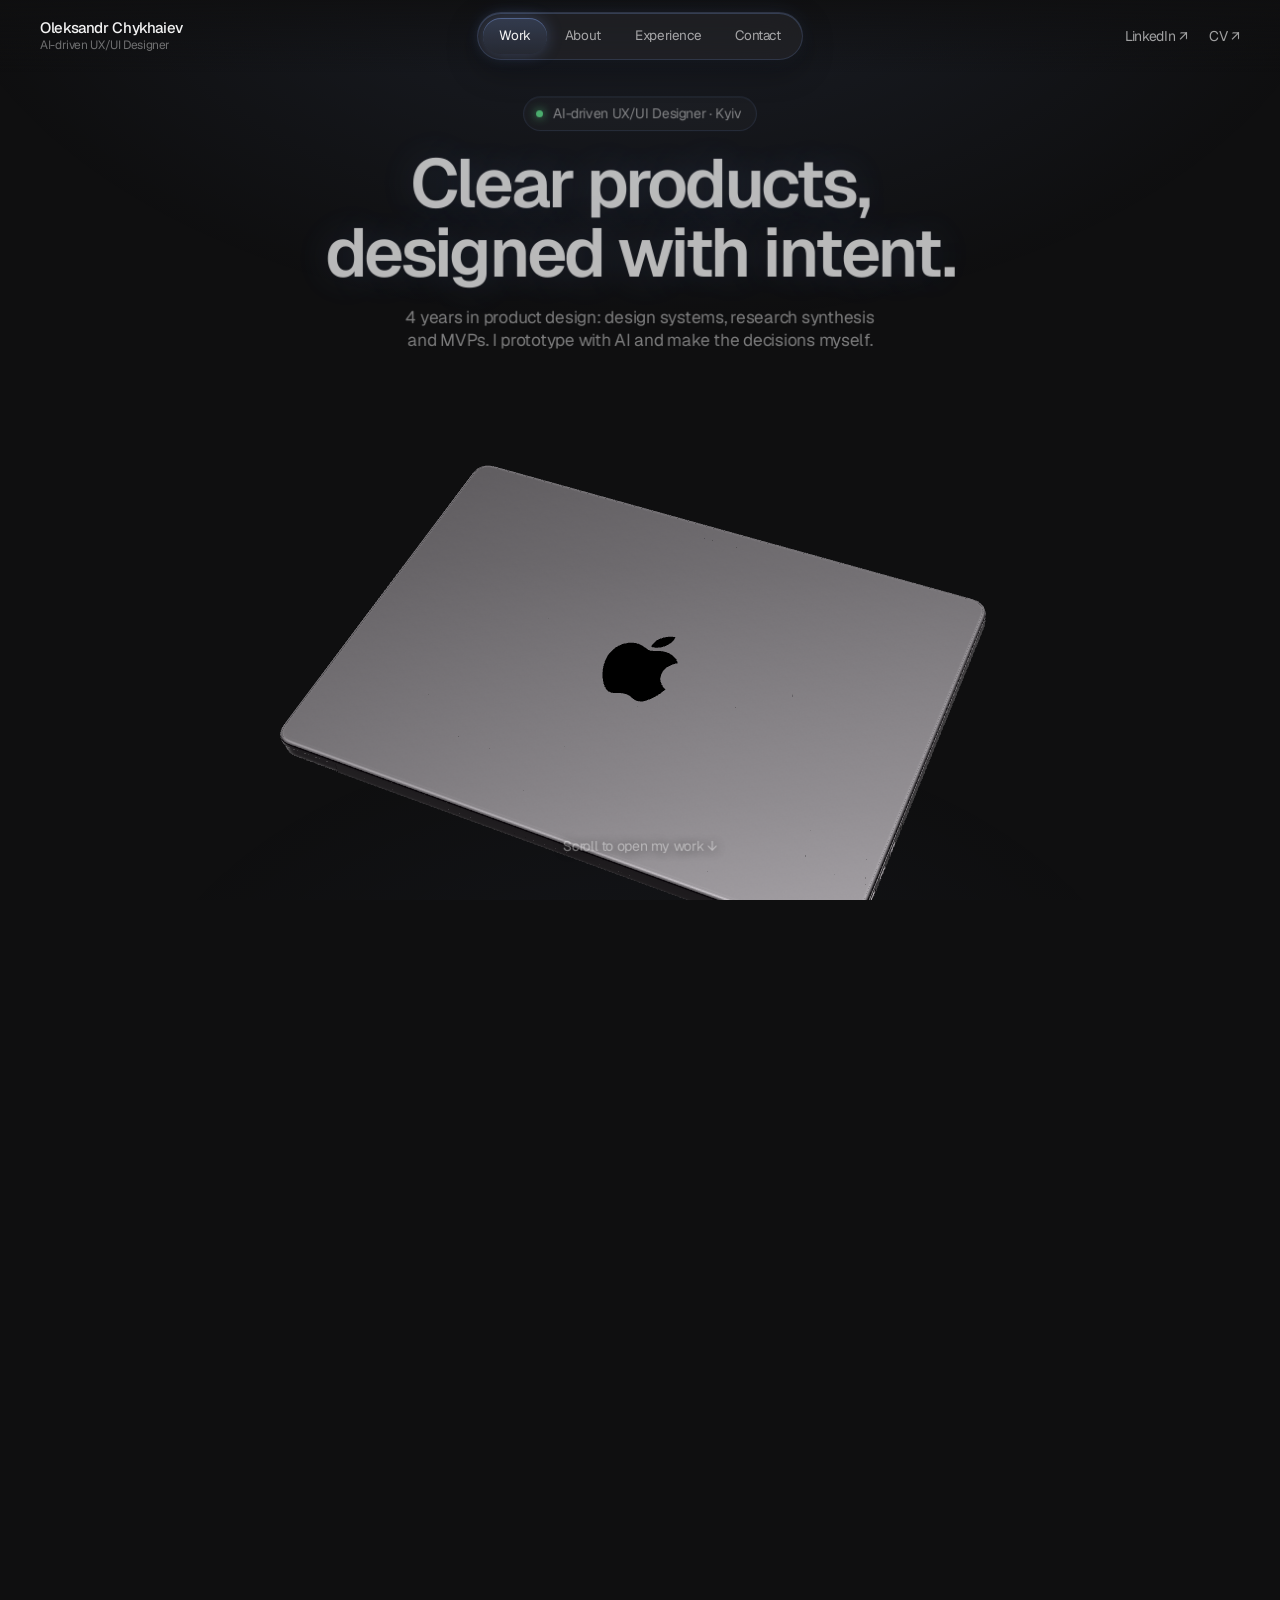
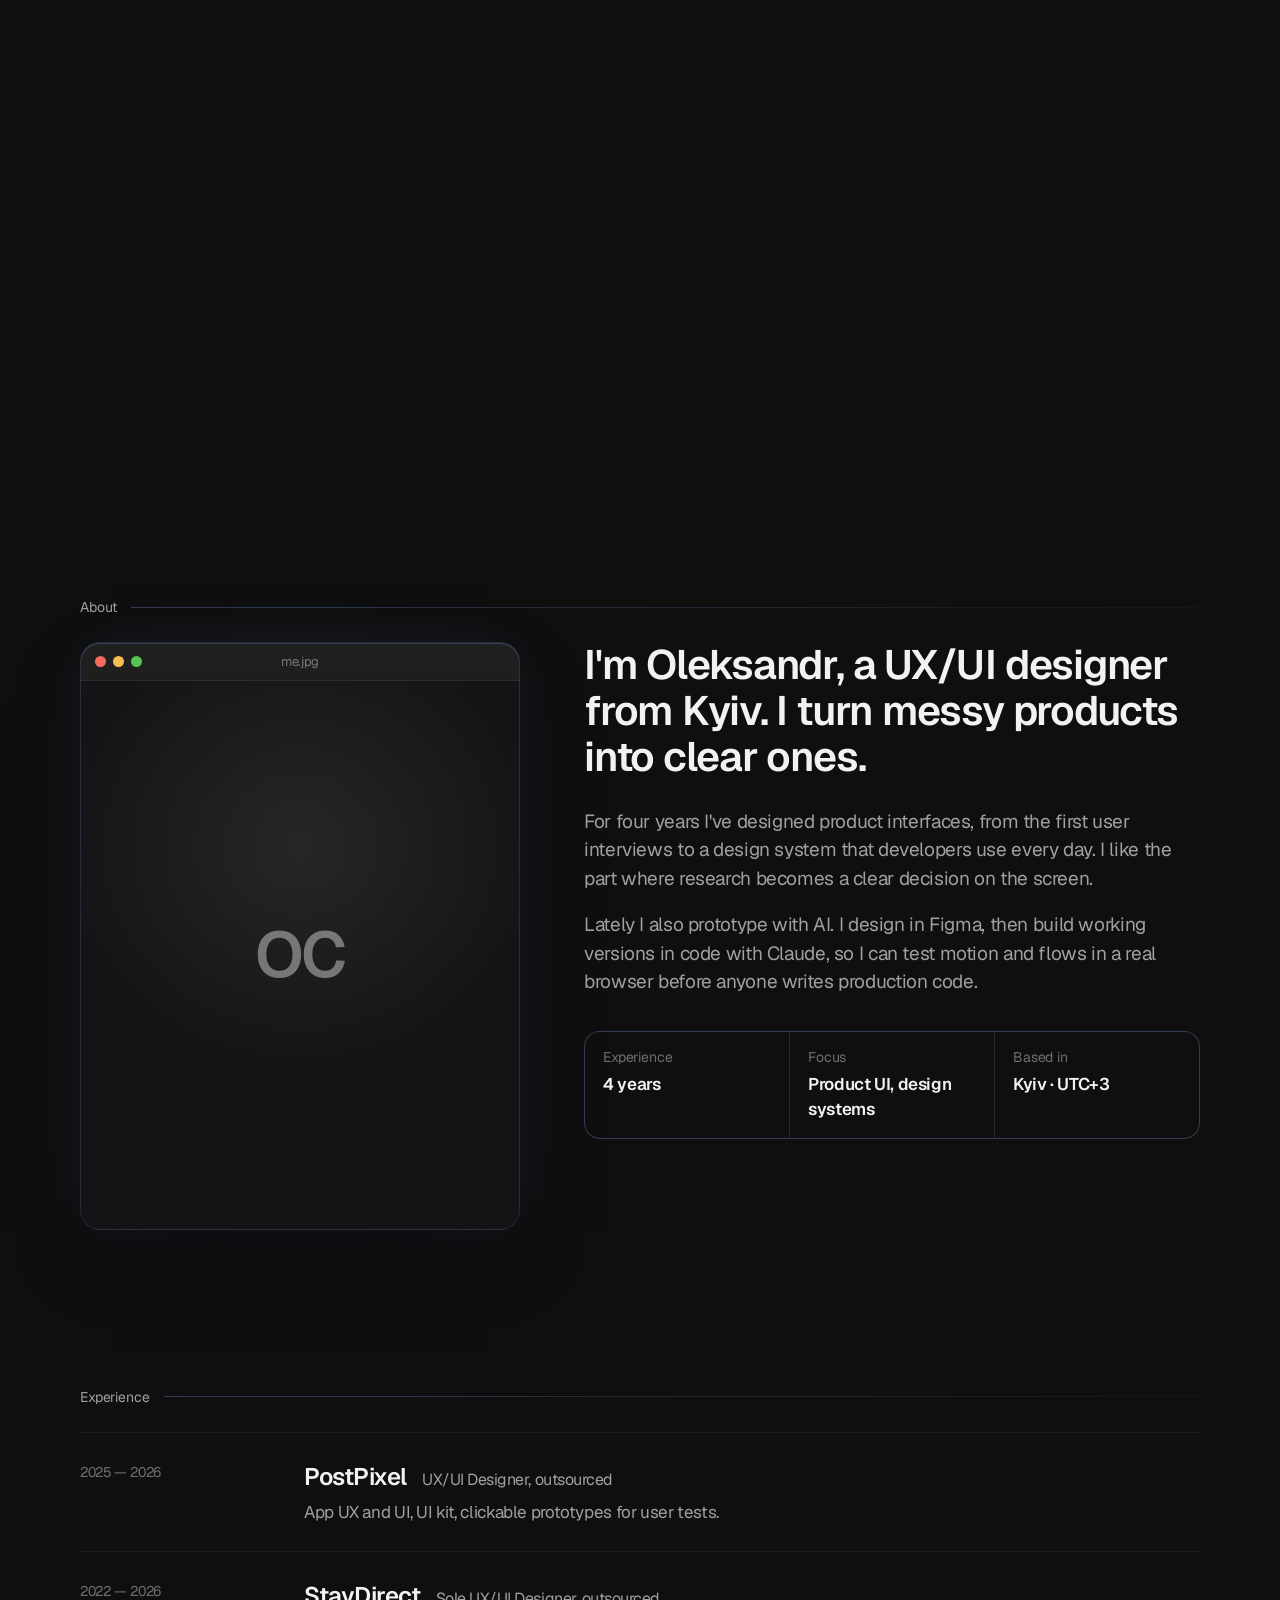
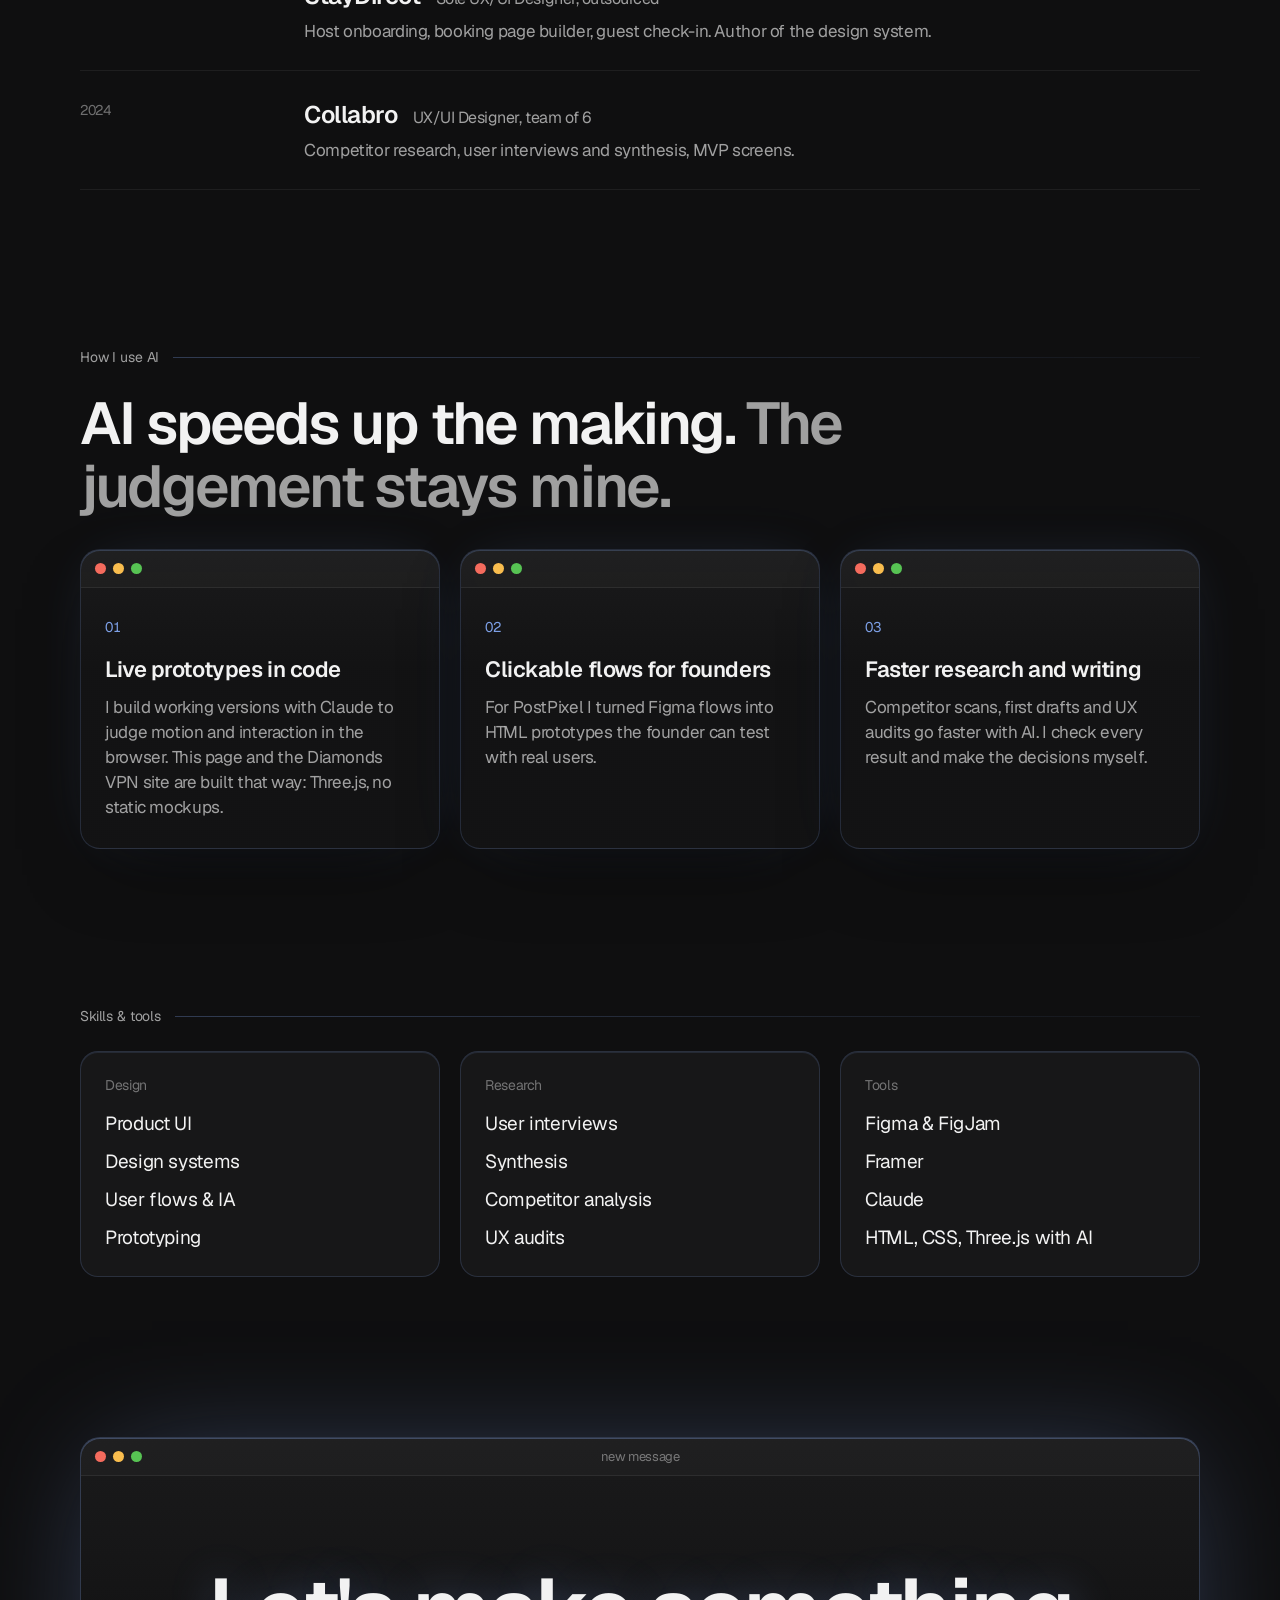
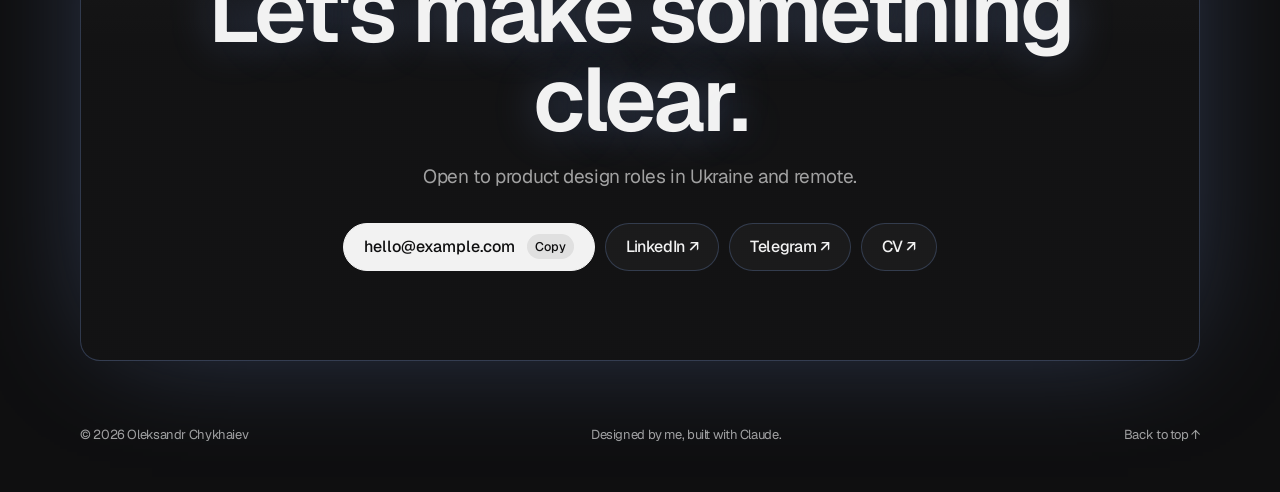
==== commit 2b773875: "Cache-bust homepage bundle and styles with content hashes Co-Authored-By: Claude Opus 5.5 <noreply@a" ====
--- a/new/index.html
+++ b/new/index.html
@@ -7,8 +7,8 @@
   <meta name="description" content="UI/UX designer from Kyiv. Product interfaces, design systems and research, prototyped with AI." />
   <meta name="theme-color" content="#0f0f10" />
   <link rel="preload" href="/fonts/Geist-Variable.woff2" as="font" type="font/woff2" crossorigin />
-  <link rel="stylesheet" href="/styles.css" />
-  <link rel="stylesheet" href="/home.css" />
+  <link rel="stylesheet" href="/styles.css?v=20114f8b" />
+  <link rel="stylesheet" href="/home.css?v=eeb9ad55" />
 </head>
 <body class="home3d">
   <a class="skip" href="#work">Skip to work</a>
@@ -199,6 +199,6 @@
 
   <div class="toast" role="status" aria-live="polite"></div>
   <script src="/main.js" defer></script>
-  <script type="module" src="/home3d.js"></script>
+  <script type="module" src="/home3d.js?v=a87c2fa1"></script>
 </body>
 </html>
--- a/home.css
+++ b/home.css
@@ -8,20 +8,20 @@
 .lt-stage { position: sticky; top: 0; height: 100vh; height: 100svh; overflow: hidden; }
 .lt-canvas { position: absolute; inset: 0; width: 100%; height: 100%; display: block; opacity: 0; transition: opacity 1.2s ease; }
 .lt-ready .lt-canvas { opacity: 1; }
-.lt-glow { position: absolute; left: 0; top: 0; width: min(95vw, 1200px); aspect-ratio: 1.5; border-radius: 50%; background: radial-gradient(closest-side, rgba(var(--glow-c, 138, 176, 255), .28), rgba(var(--glow-c, 138, 176, 255), .07) 55%, transparent 76%); filter: blur(30px); opacity: 0; pointer-events: none; will-change: transform, opacity; }
+.lt-glow { position: absolute; left: 0; top: 0; width: min(62vw, 860px); aspect-ratio: 1.45; border-radius: 50%; background: radial-gradient(closest-side, rgba(var(--glow-c, 138, 176, 255), .62), rgba(var(--glow-c, 138, 176, 255), .22) 45%, rgba(var(--glow-c, 138, 176, 255), .06) 68%, transparent 80%); filter: blur(40px); mix-blend-mode: screen; opacity: 0; pointer-events: none; will-change: transform, opacity; }
 
 /* ---------- hero ---------- */
-.lt-hero { position: absolute; inset: 0; display: flex; flex-direction: column; align-items: center; text-align: center; padding: clamp(96px, 14vh, 150px) var(--gutter) 0; pointer-events: none; will-change: opacity, transform; }
-.lt-hero .h-eyebrow { display: inline-flex; align-items: center; gap: 10px; margin: 0; padding: 6px 14px 6px 12px; border-radius: 999px; border: 1px solid var(--edge); background: var(--surface); font-size: clamp(14px, 1.2vw, 17px); color: var(--muted); }
+.lt-hero { position: absolute; inset: 0; display: flex; flex-direction: column; align-items: center; text-align: center; padding: clamp(92px, 12vh, 132px) var(--gutter) 0; pointer-events: none; will-change: opacity, transform; }
+.lt-hero .h-eyebrow { display: inline-flex; align-items: center; gap: 10px; margin: 0; padding: 6px 14px 6px 12px; border-radius: 999px; border: 1px solid var(--edge); background: var(--surface); font-size: 14px; color: var(--muted); }
 .lt-hero .h-eyebrow::before { content: ""; width: 7px; height: 7px; border-radius: 50%; background: var(--live); box-shadow: 0 0 10px var(--live); }
-.lt-title { margin: 20px 0 0; font-size: clamp(48px, 8.2vw, 112px); font-weight: 600; line-height: 1.02; letter-spacing: -0.04em; color: var(--fg); text-shadow: 0 0 44px rgba(var(--blue), .22); }
-.lt-sub { margin: 24px 0 0; max-width: 44ch; font-size: clamp(19px, 2vw, 26px); line-height: 1.38; letter-spacing: -0.015em; color: var(--muted); }
-.lt-hint { position: absolute; bottom: 28px; left: 0; right: 0; margin: 0; font-size: 14px; color: var(--faint); }
+.lt-title { margin: 18px 0 0; font-size: clamp(40px, 5.4vw, 76px); font-weight: 600; line-height: 1.02; letter-spacing: -0.04em; color: var(--fg); text-shadow: 0 0 44px rgba(var(--blue), .22); }
+.lt-sub { margin: 18px 0 0; max-width: 46ch; font-size: clamp(17px, 1.35vw, 20px); line-height: 1.38; letter-spacing: -0.015em; color: var(--muted); }
+.lt-hint { position: absolute; bottom: 24px; left: 0; right: 0; margin: 0; font-size: 14px; color: var(--muted); text-shadow: 0 1px 12px rgba(0,0,0,.9); z-index: 2; }
 .lt-hint span { display: inline-block; animation: lt-nudge 1.8s ease-in-out infinite; }
 @keyframes lt-nudge { 50% { transform: translateY(4px); } }
 
 /* ---------- case captions ---------- */
-.lt-caps { position: absolute; left: max(var(--gutter), calc((100vw - var(--wrap)) / 2)); top: 50%; transform: translateY(-50%); width: min(40vw, 540px); opacity: 0; pointer-events: none; }
+.lt-caps { position: absolute; left: max(var(--gutter), calc((100vw - var(--wrap)) / 2)); top: 50%; transform: translateY(-50%); width: min(40vw, 560px); opacity: 0; pointer-events: none; }
 .lt-label { display: flex; align-items: center; gap: 14px; margin: 0 0 24px; font-size: 14px; color: var(--muted); }
 .lt-label::after { content: ""; flex: 1; max-width: 160px; height: 1px; background: linear-gradient(90deg, rgba(var(--blue), .4), rgba(var(--blue), 0)); }
 .lt-list { position: relative; min-height: 380px; }
@@ -30,7 +30,7 @@
 .lt-thumb { display: none; }
 .lt-meta { margin: 0; font-size: 14px; color: rgba(var(--blue), .9); font-variant-numeric: tabular-nums; }
 .lt-case h2 { margin: 10px 0 0; font-size: clamp(40px, 4.6vw, 64px); font-weight: 600; line-height: 1.04; letter-spacing: -0.035em; }
-.lt-text { margin: 18px 0 0; color: var(--muted); max-width: 32ch; font-size: clamp(18px, 1.5vw, 21px); line-height: 1.45; letter-spacing: -0.015em; }
+.lt-text { margin: 18px 0 0; color: var(--muted); max-width: 34ch; font-size: clamp(18px, 1.5vw, 21px); line-height: 1.45; letter-spacing: -0.015em; }
 .lt-tags { list-style: none; margin: 18px 0 0; padding: 0; display: flex; flex-wrap: wrap; gap: 6px; }
 .lt-tags li { font-size: 14px; color: var(--muted); padding: 5px 12px; border-radius: 999px; border: 1px solid var(--edge); background: var(--surface); }
 .h-link { display: inline-flex; align-items: center; gap: 10px; margin-top: 26px; padding: 12px 20px; border-radius: 999px; border: 1px solid var(--edge-2); background: var(--surface-2); color: var(--fg); font-size: 16px; font-weight: 500; transition: background .25s, border-color .25s; }
@@ -42,7 +42,7 @@
 .lt-dots button[aria-current="true"] { width: 28px; background: var(--fg); }
 
 @media (max-width: 899px) {
-  .lt-caps { left: var(--gutter); right: var(--gutter); width: auto; top: auto; bottom: max(24px, 4svh); transform: none; }
+  .lt-caps { left: var(--gutter) !important; right: var(--gutter); width: auto !important; top: auto !important; bottom: calc(max(24px, 4svh) + 64px); transform: none; }
   .lt-list { min-height: 230px; }
   .lt-case h2 { font-size: 32px; }
   .lt-text { font-size: 16px; margin-top: 8px; }
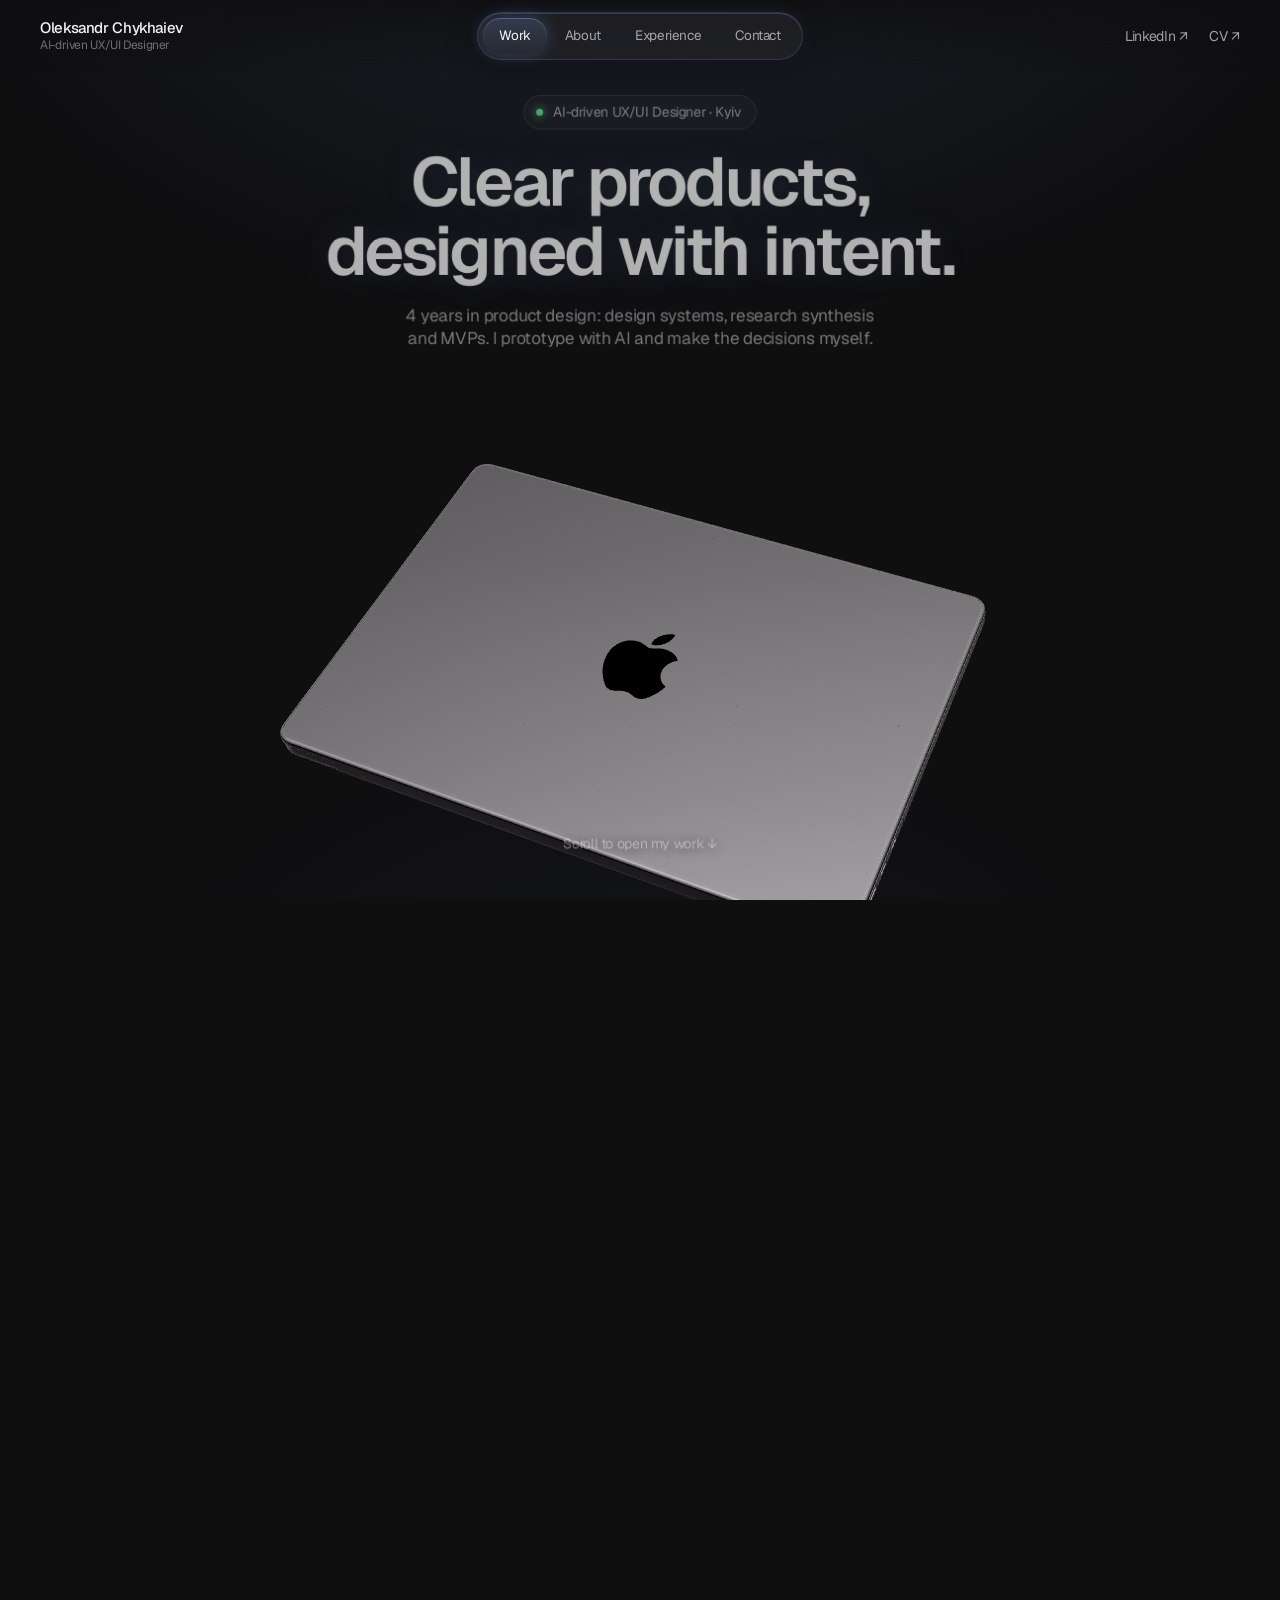
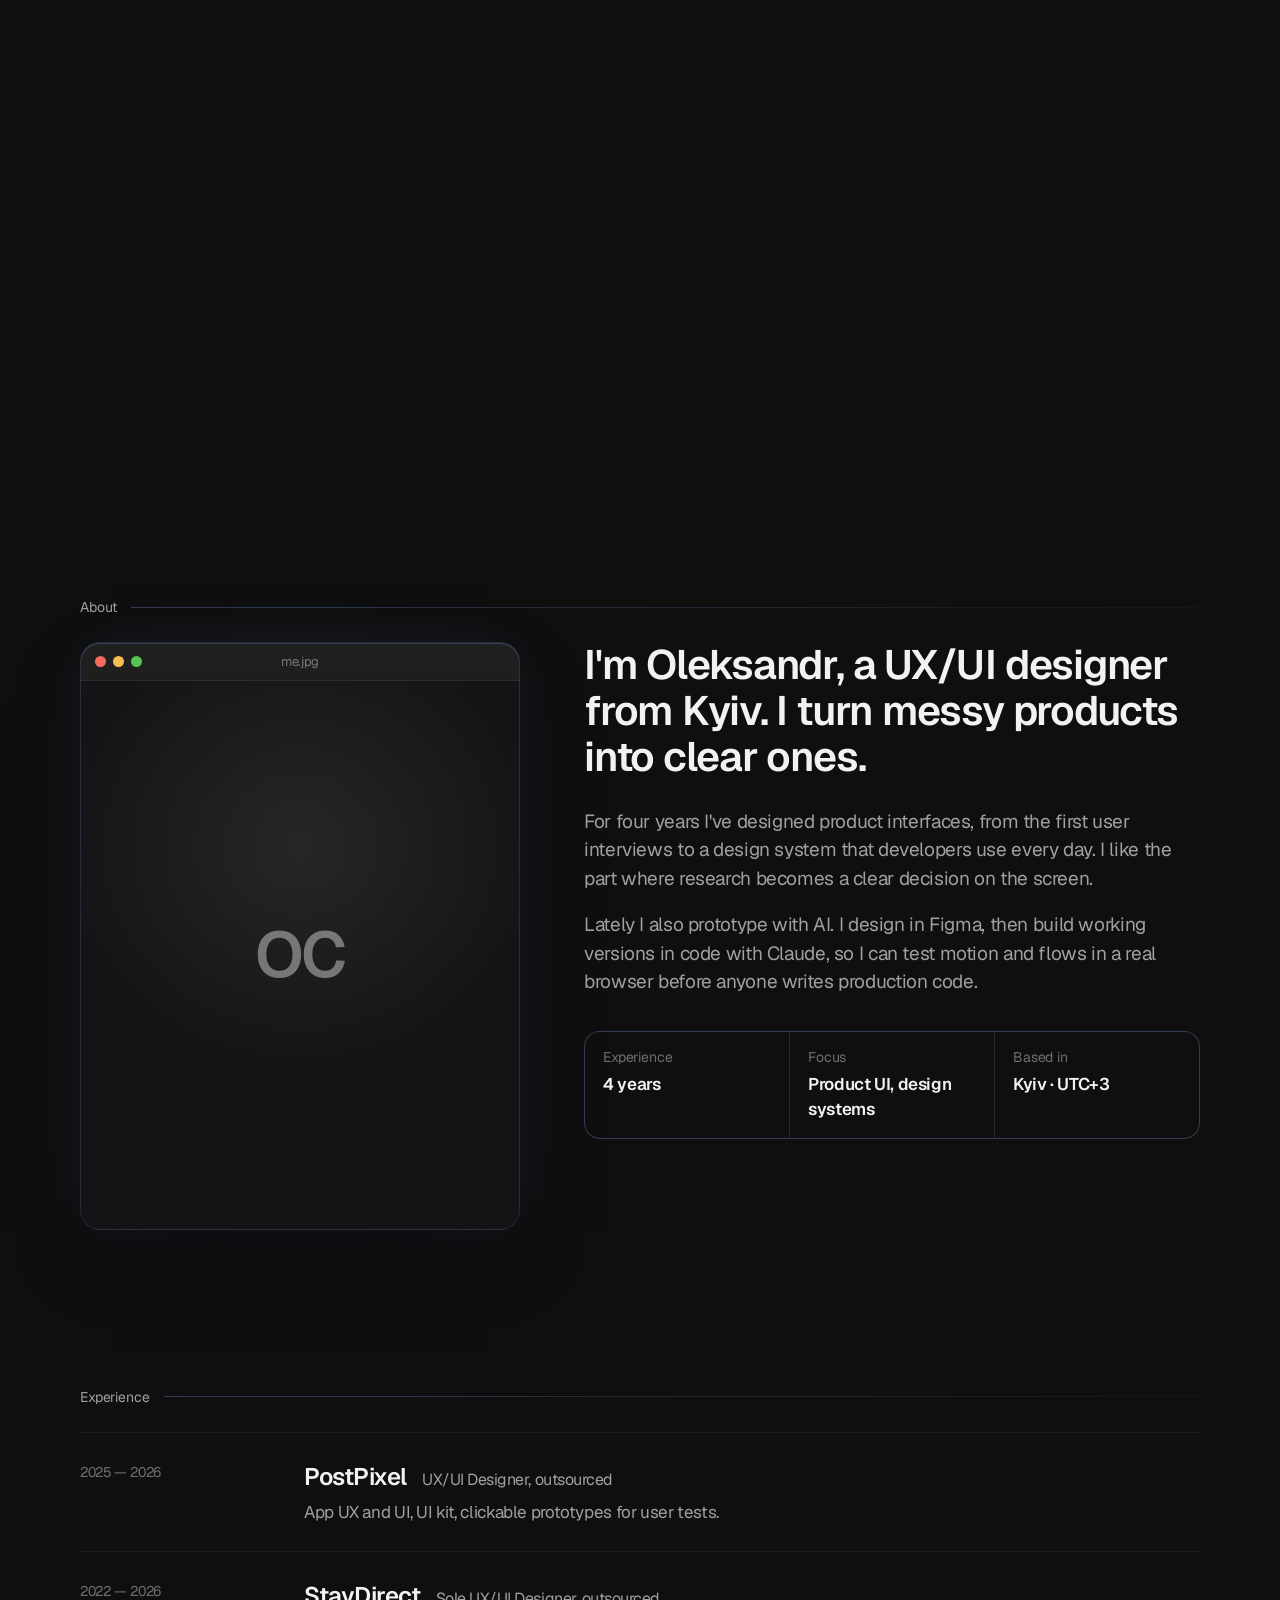
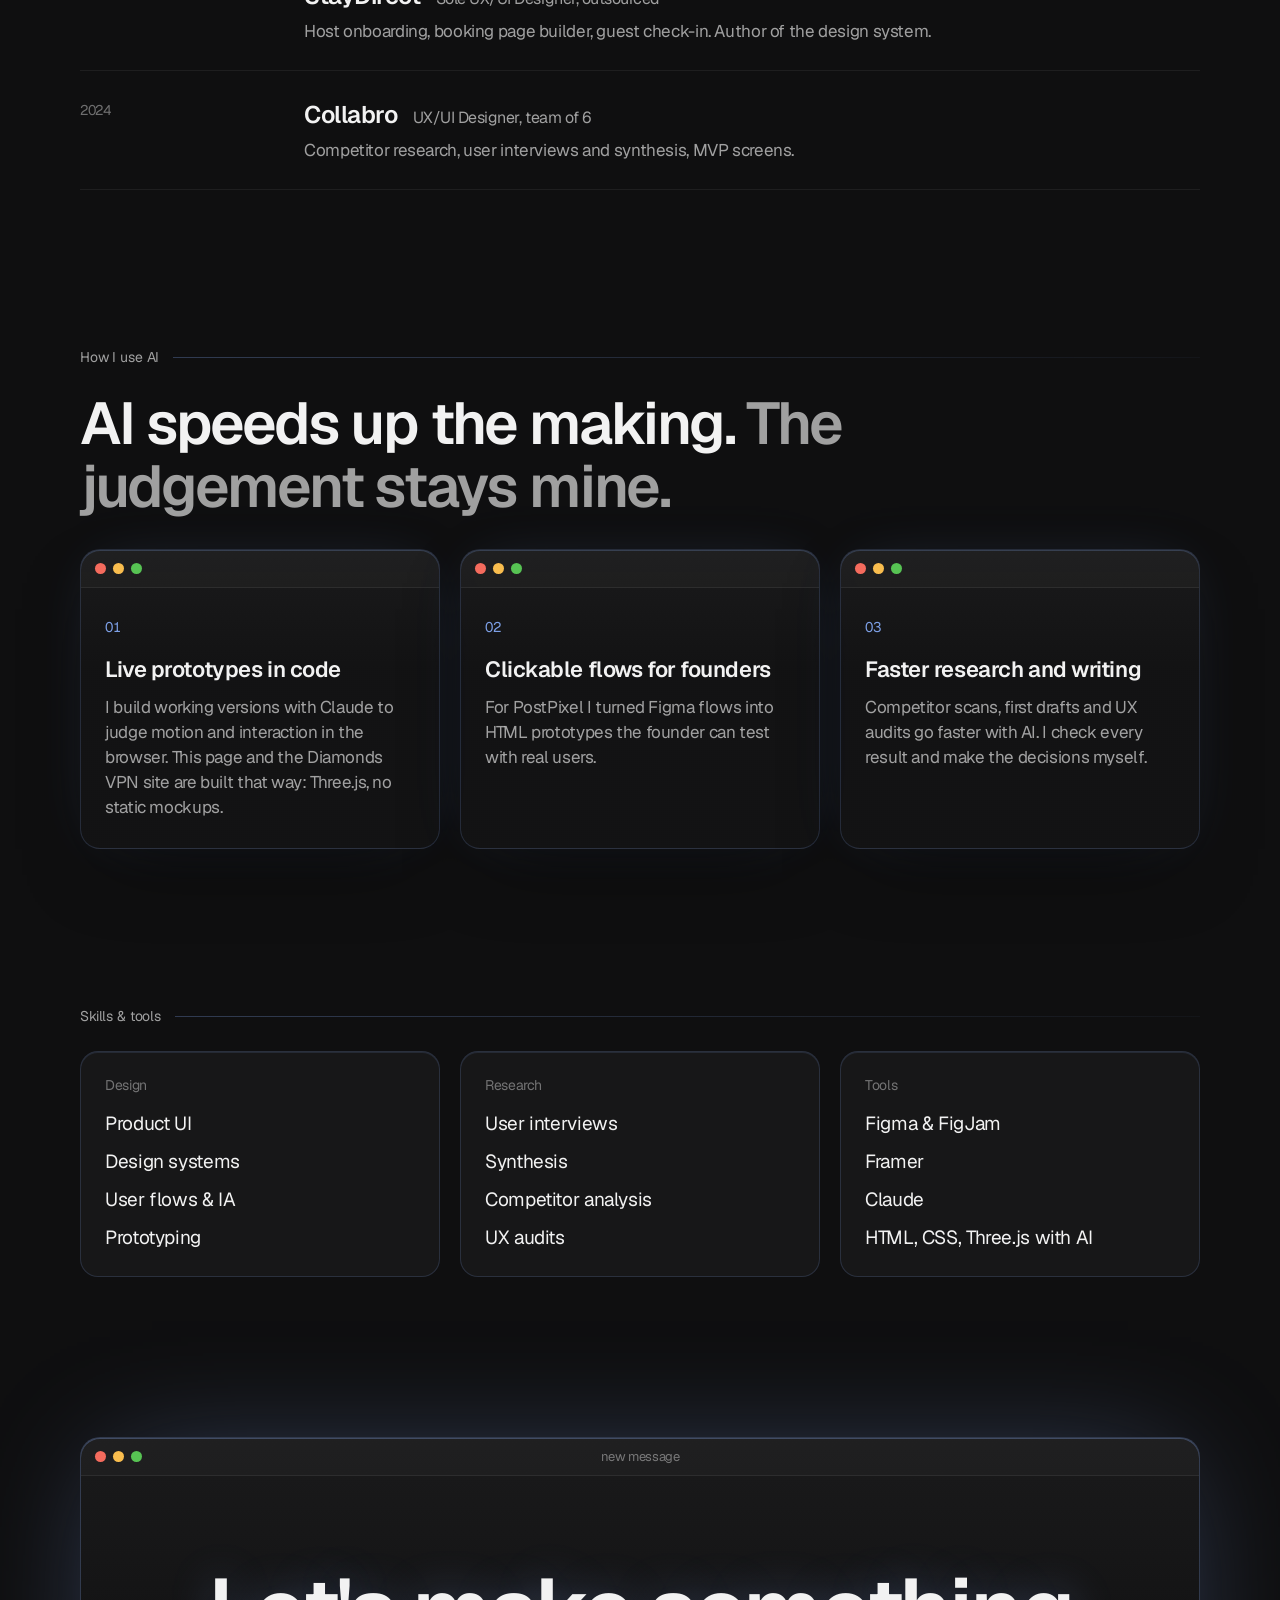
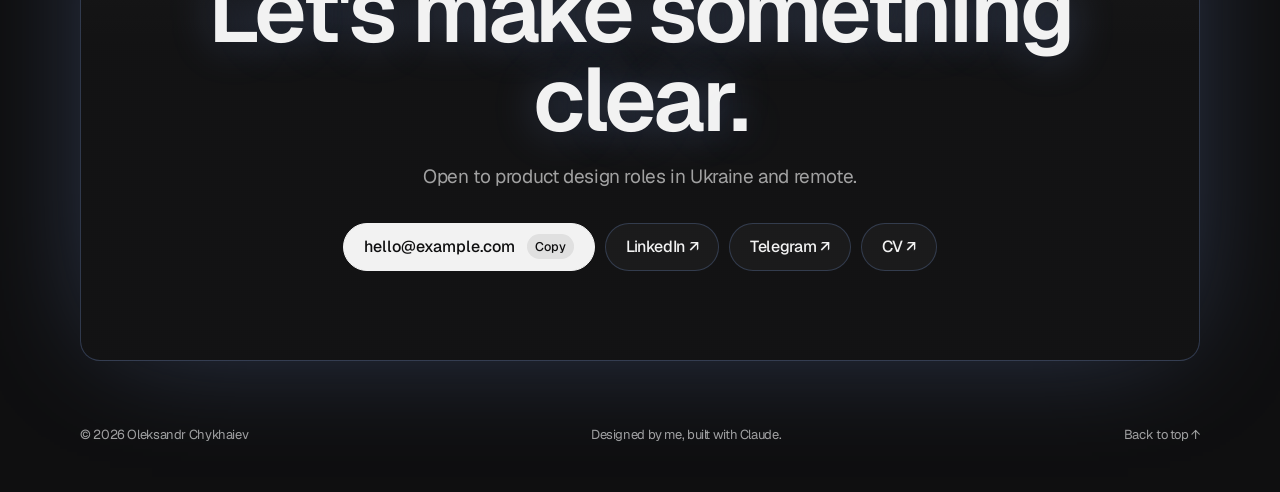
==== commit 2e41991b: "Homepage preview: fit the MacBook by its real projected silhouette, so it fills the block height Co-" ====
--- a/new/index.html
+++ b/new/index.html
@@ -199,6 +199,6 @@
 
   <div class="toast" role="status" aria-live="polite"></div>
   <script src="/main.js" defer></script>
-  <script type="module" src="/home3d.js?v=a87c2fa1"></script>
+  <script type="module" src="/home3d.js?v=db5c7ff4"></script>
 </body>
 </html>
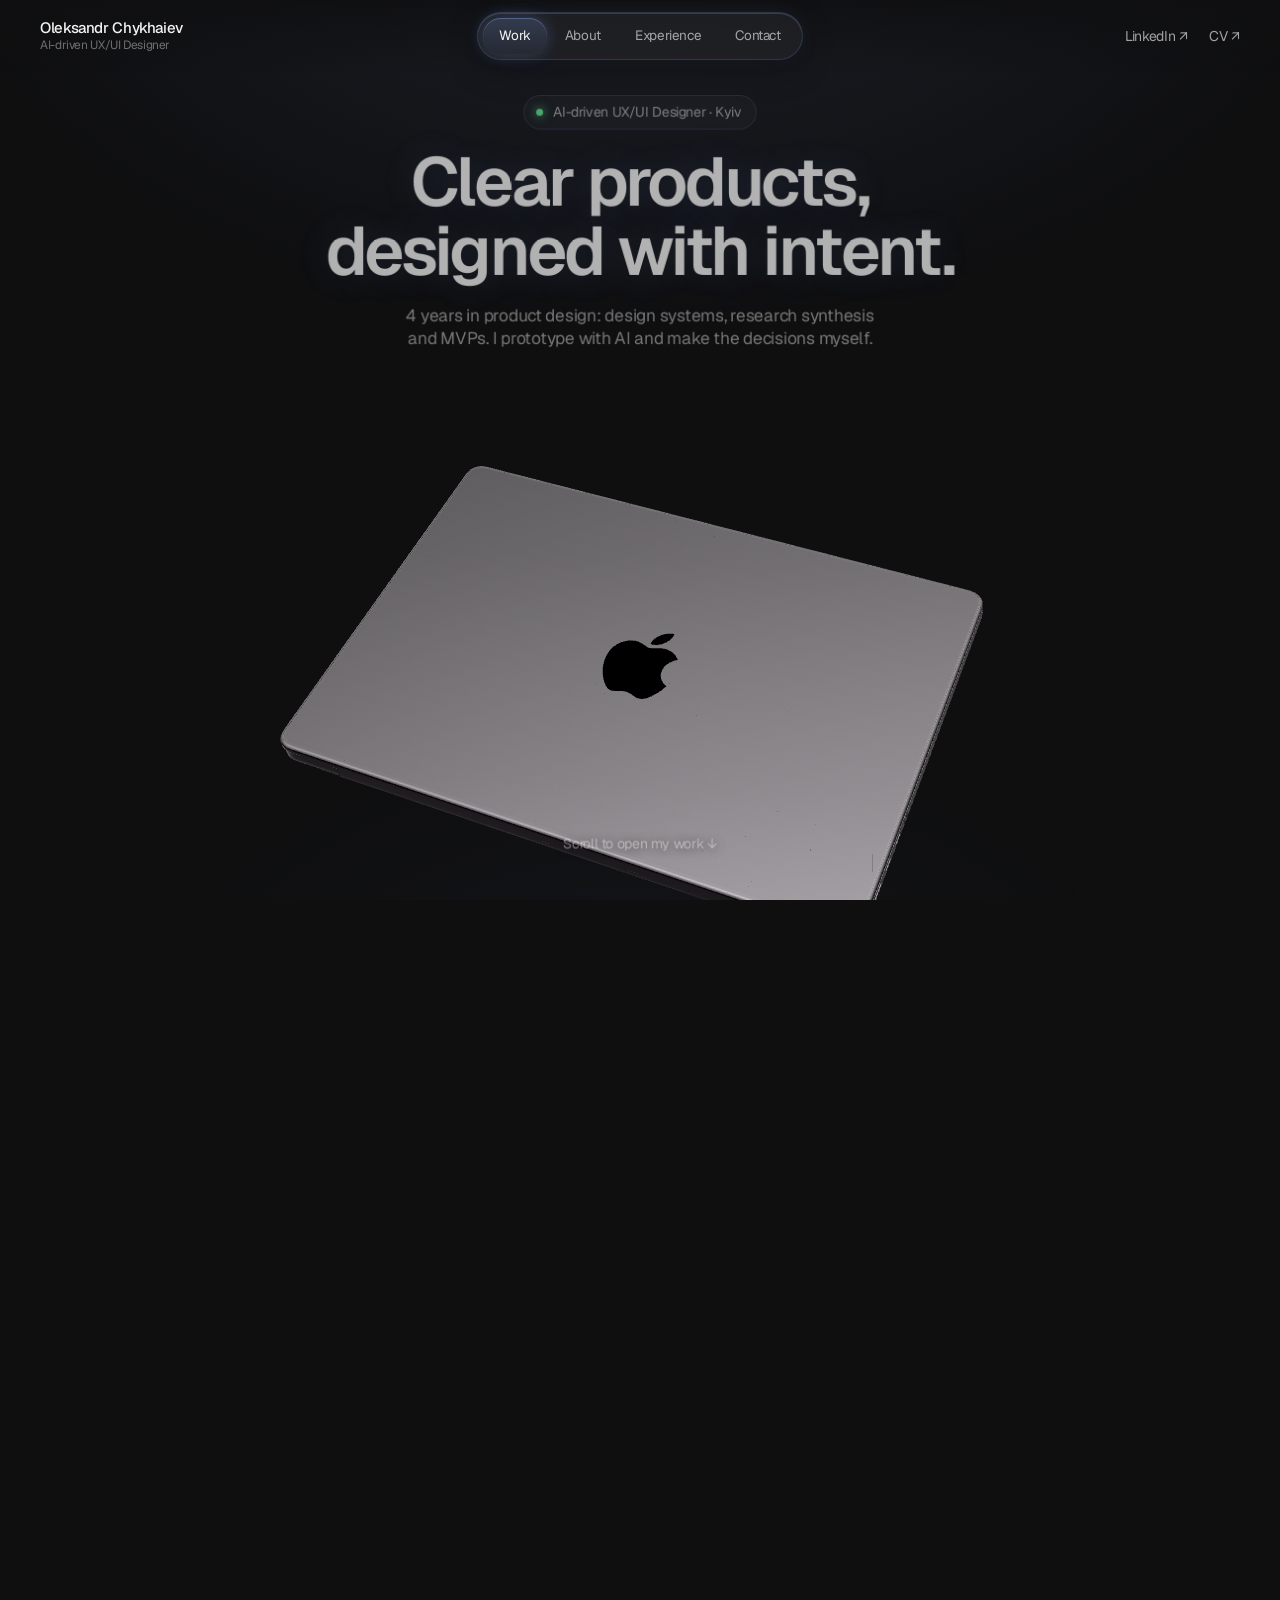
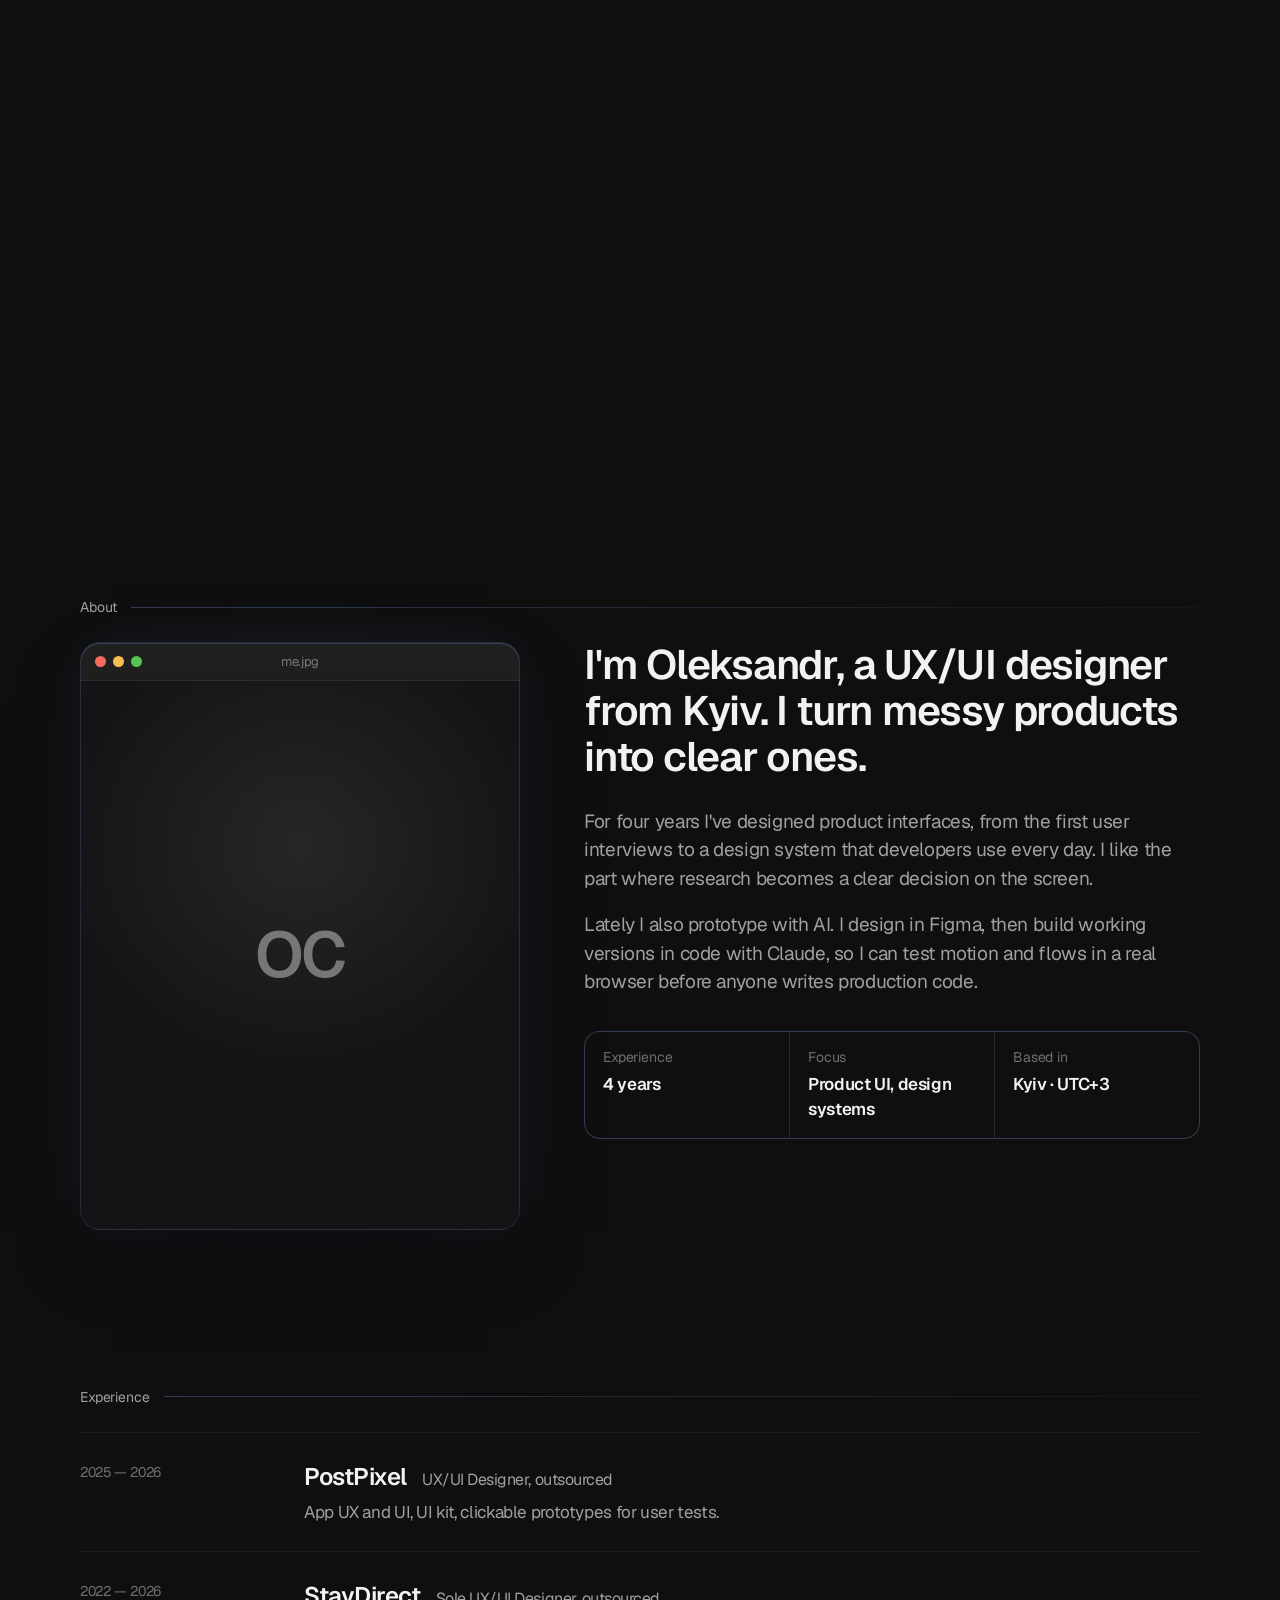
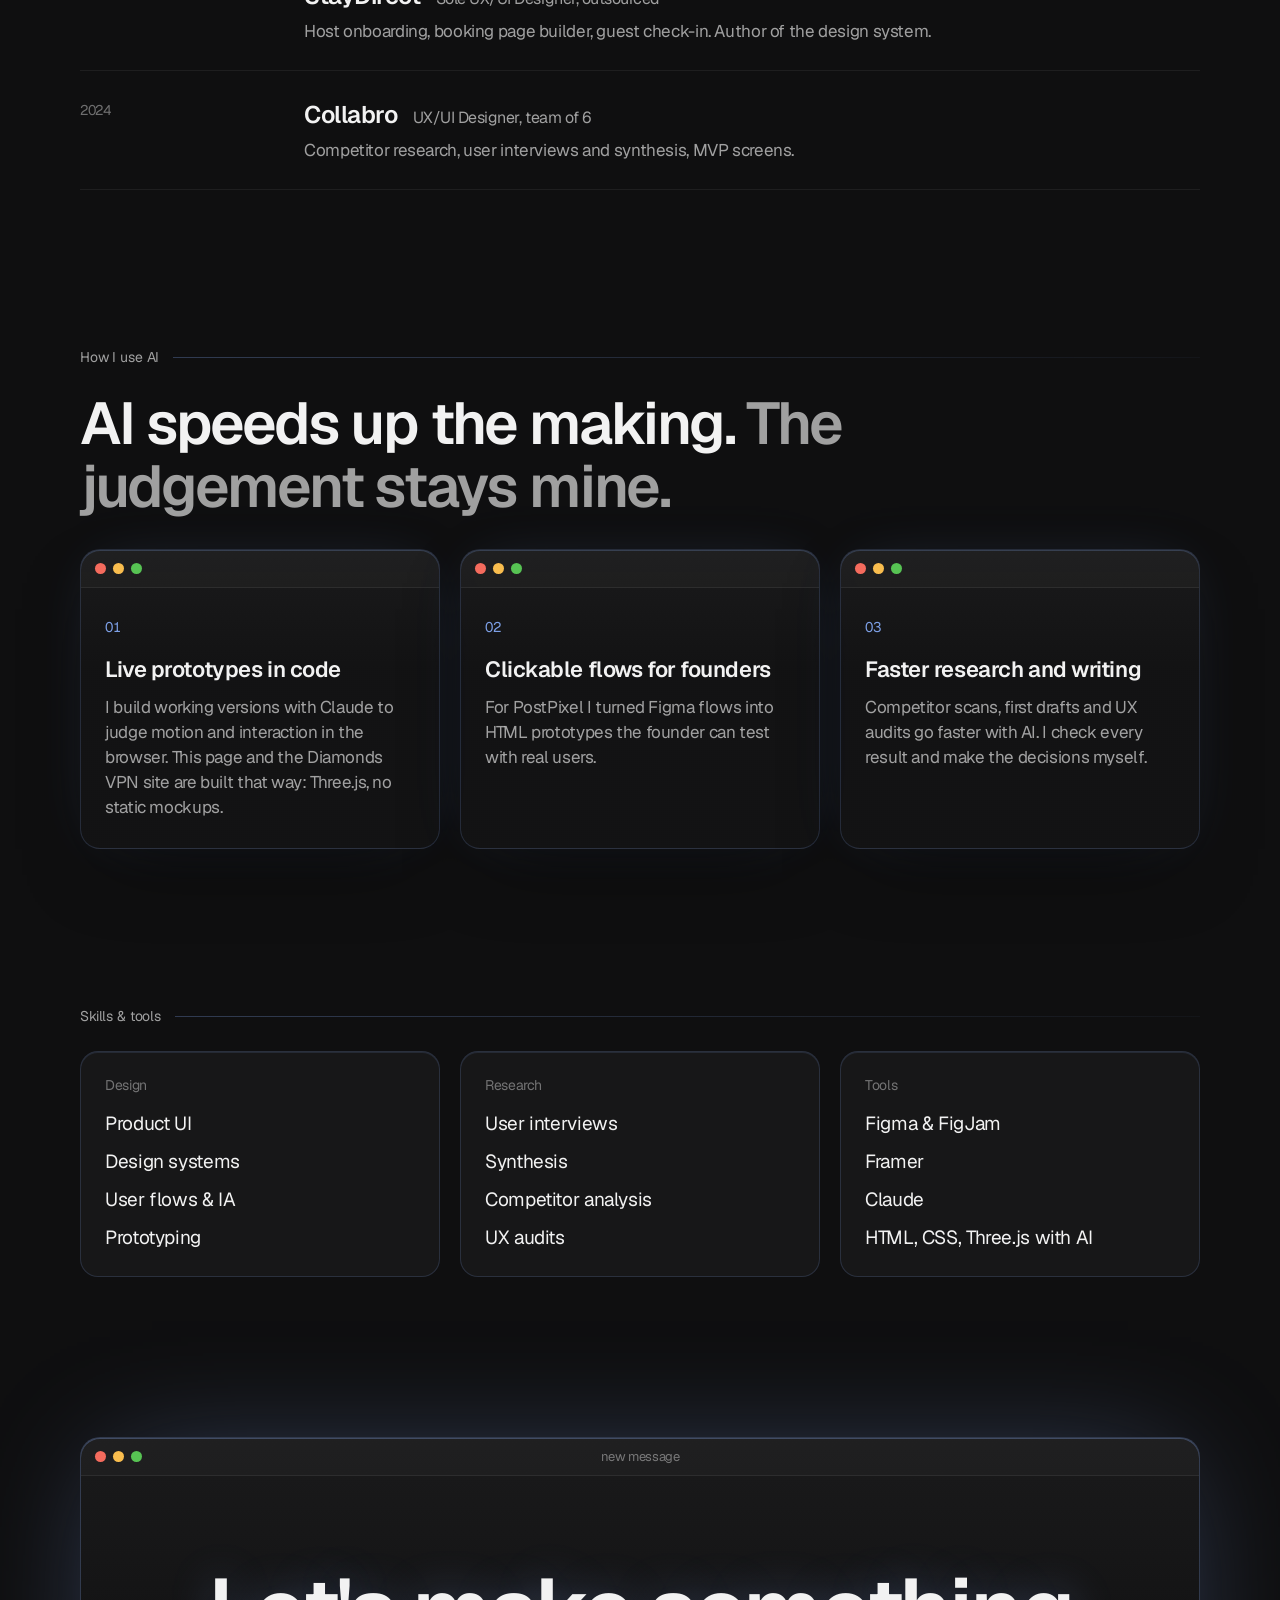
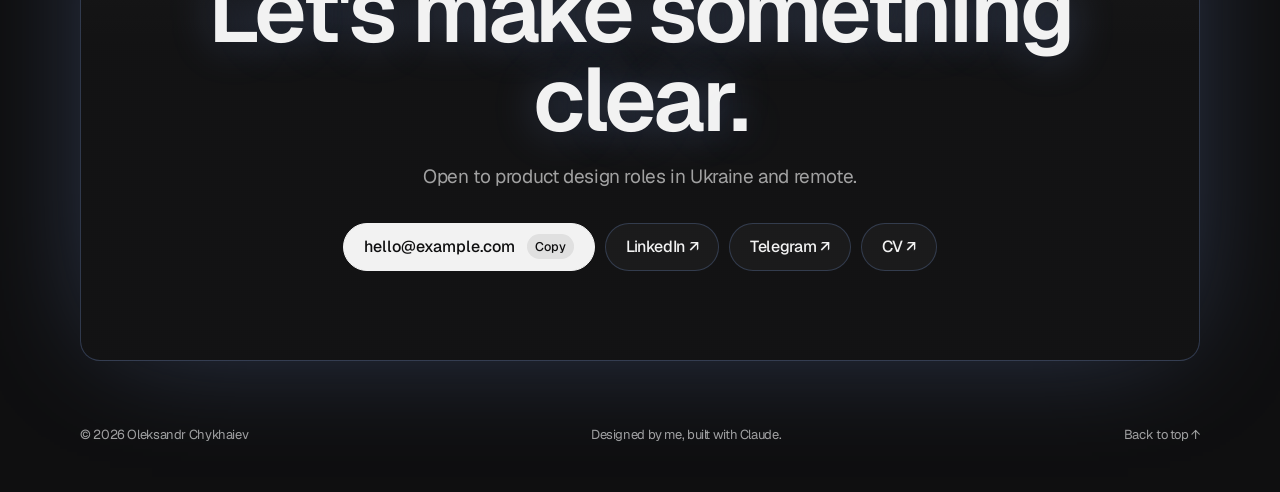
==== commit 91bcb6dd: "Homepage preview: case images fit whole inside the MacBook screen (no cropping), clear of the notch," ====
--- a/new/index.html
+++ b/new/index.html
@@ -199,6 +199,6 @@
 
   <div class="toast" role="status" aria-live="polite"></div>
   <script src="/main.js" defer></script>
-  <script type="module" src="/home3d.js?v=db5c7ff4"></script>
+  <script type="module" src="/home3d.js?v=2e14893e"></script>
 </body>
 </html>
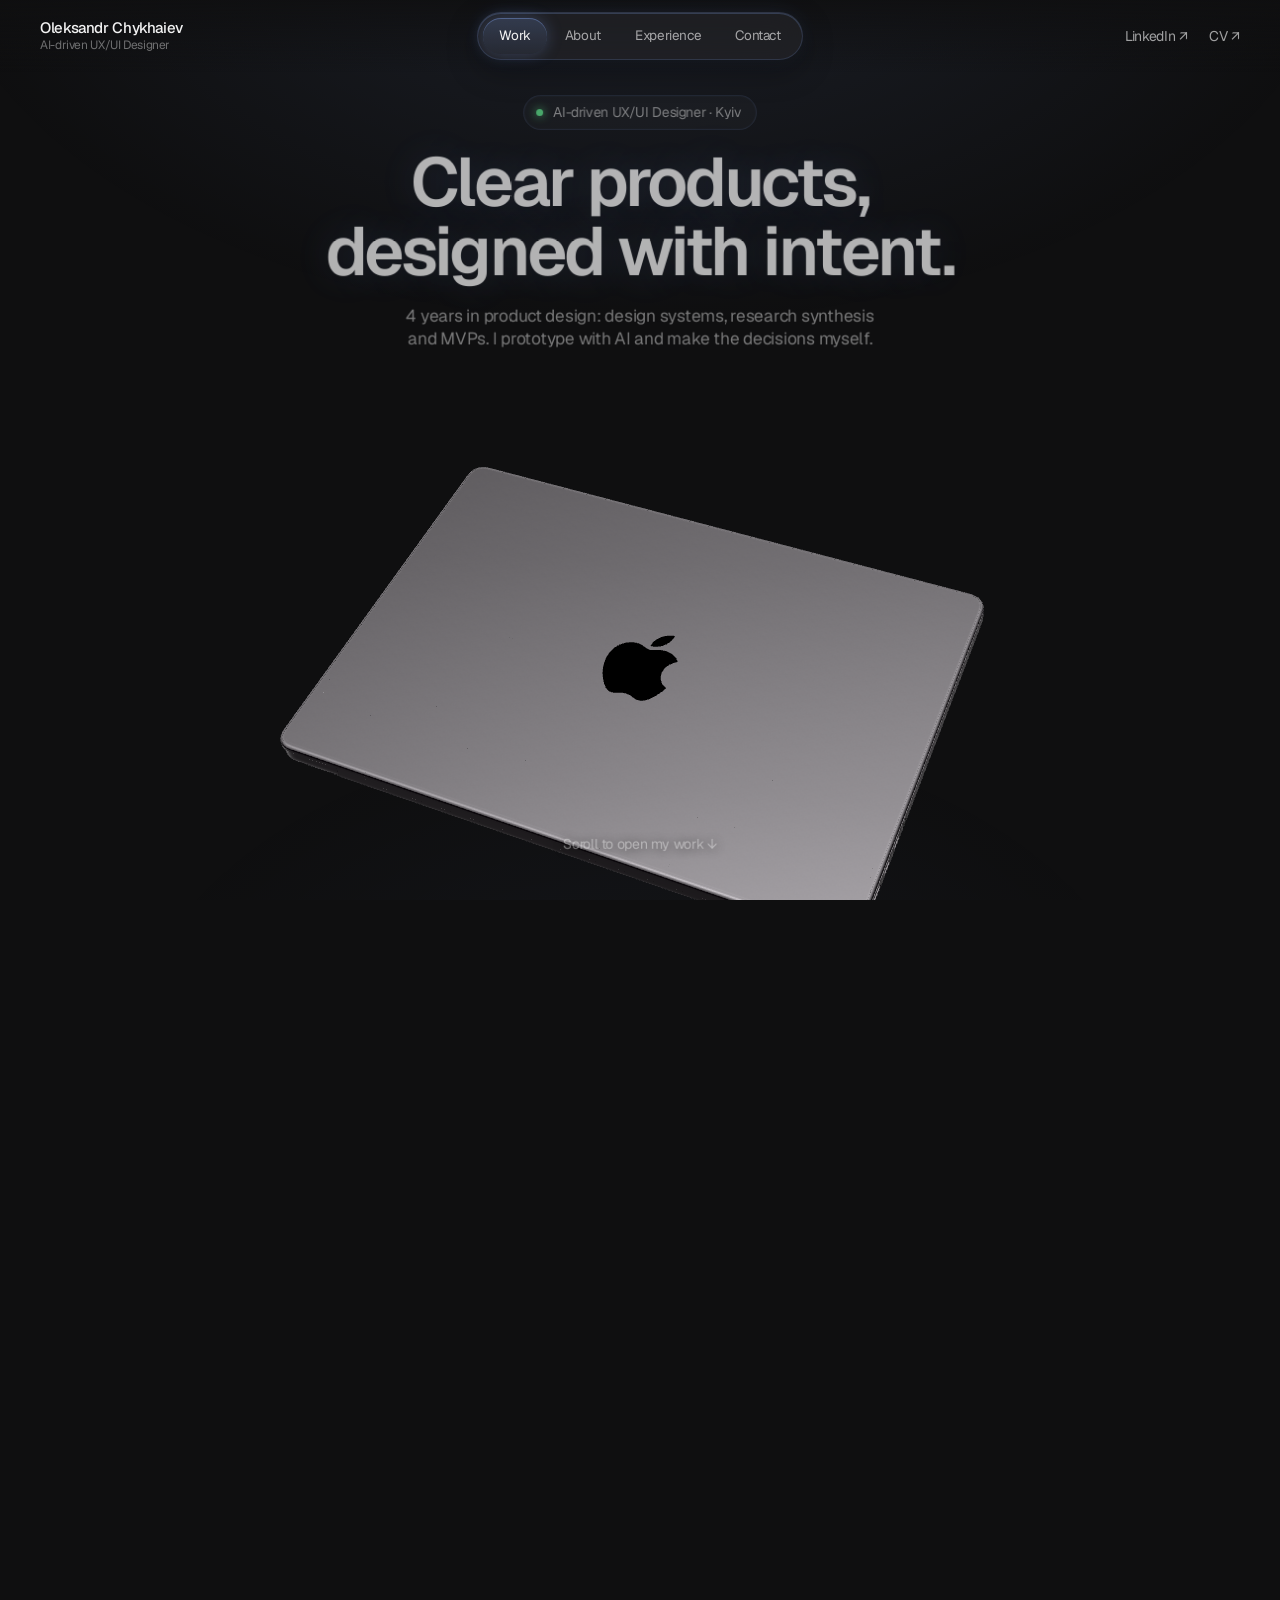
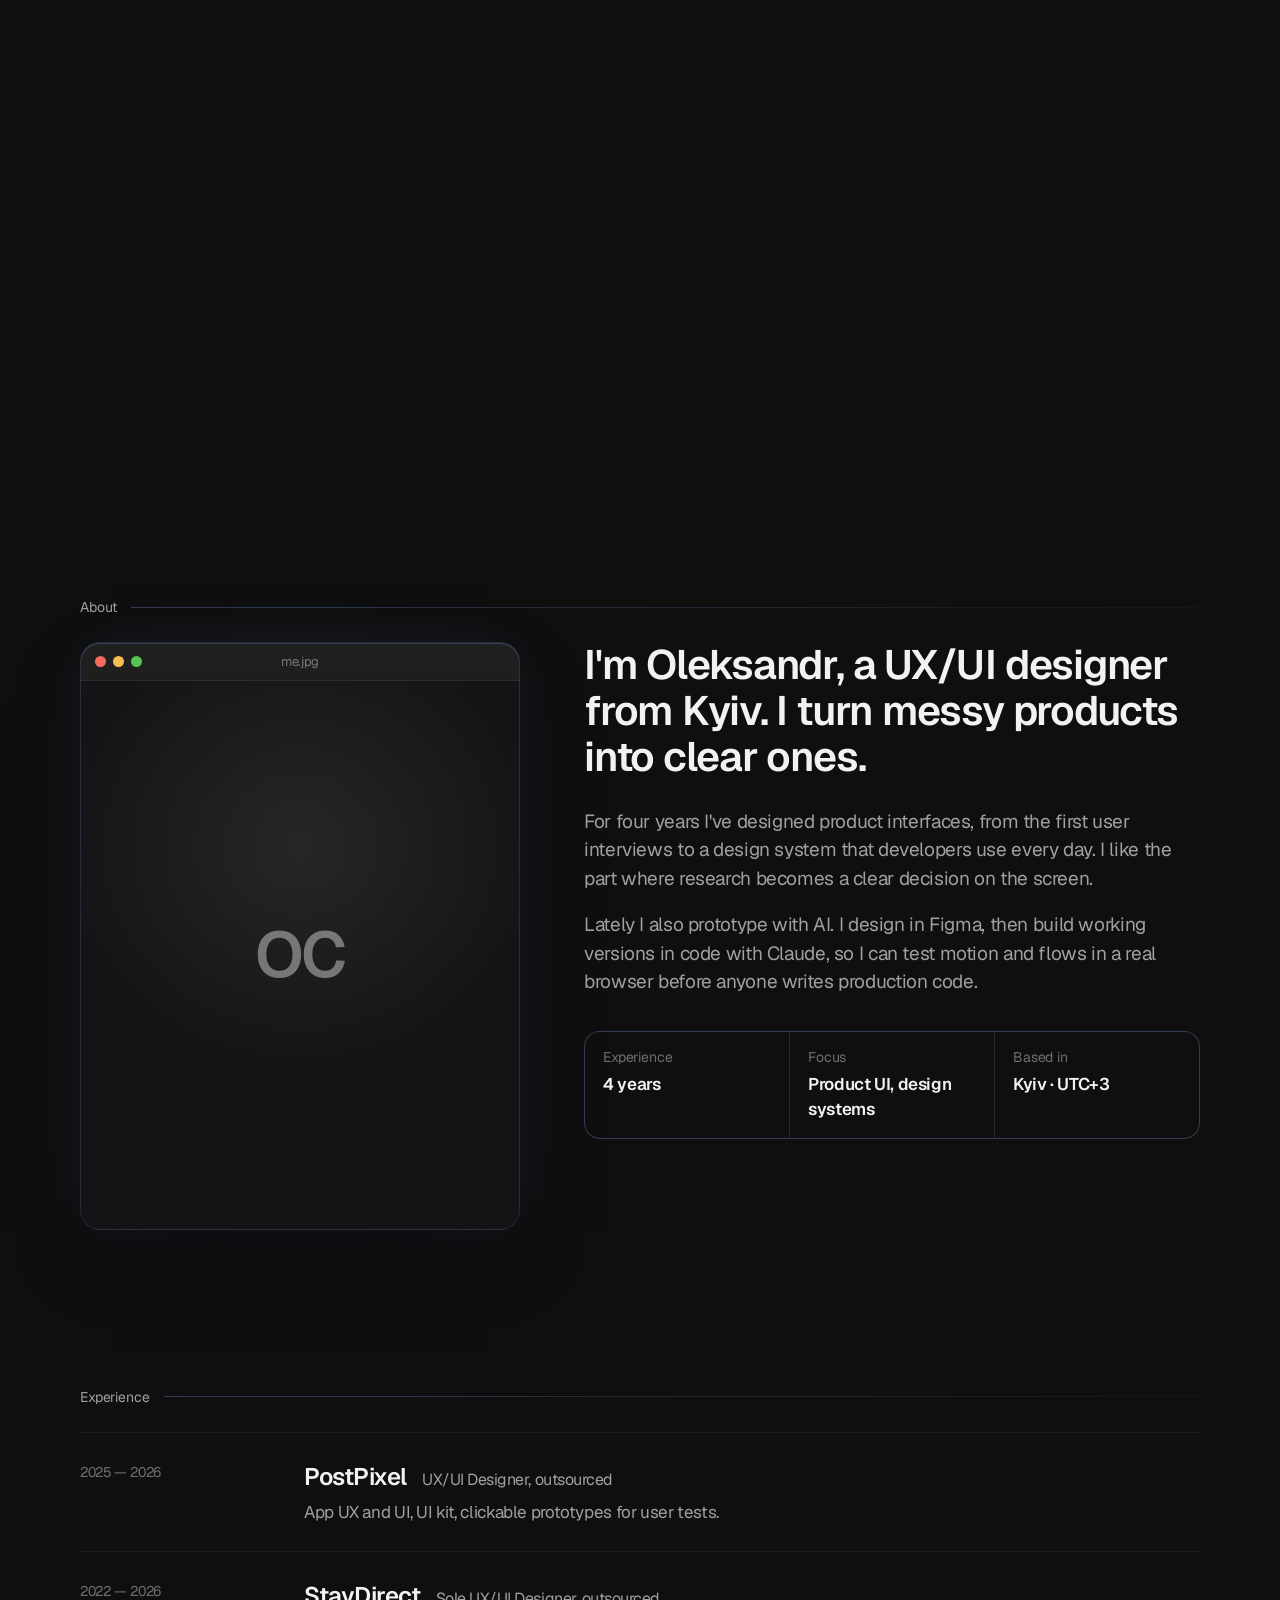
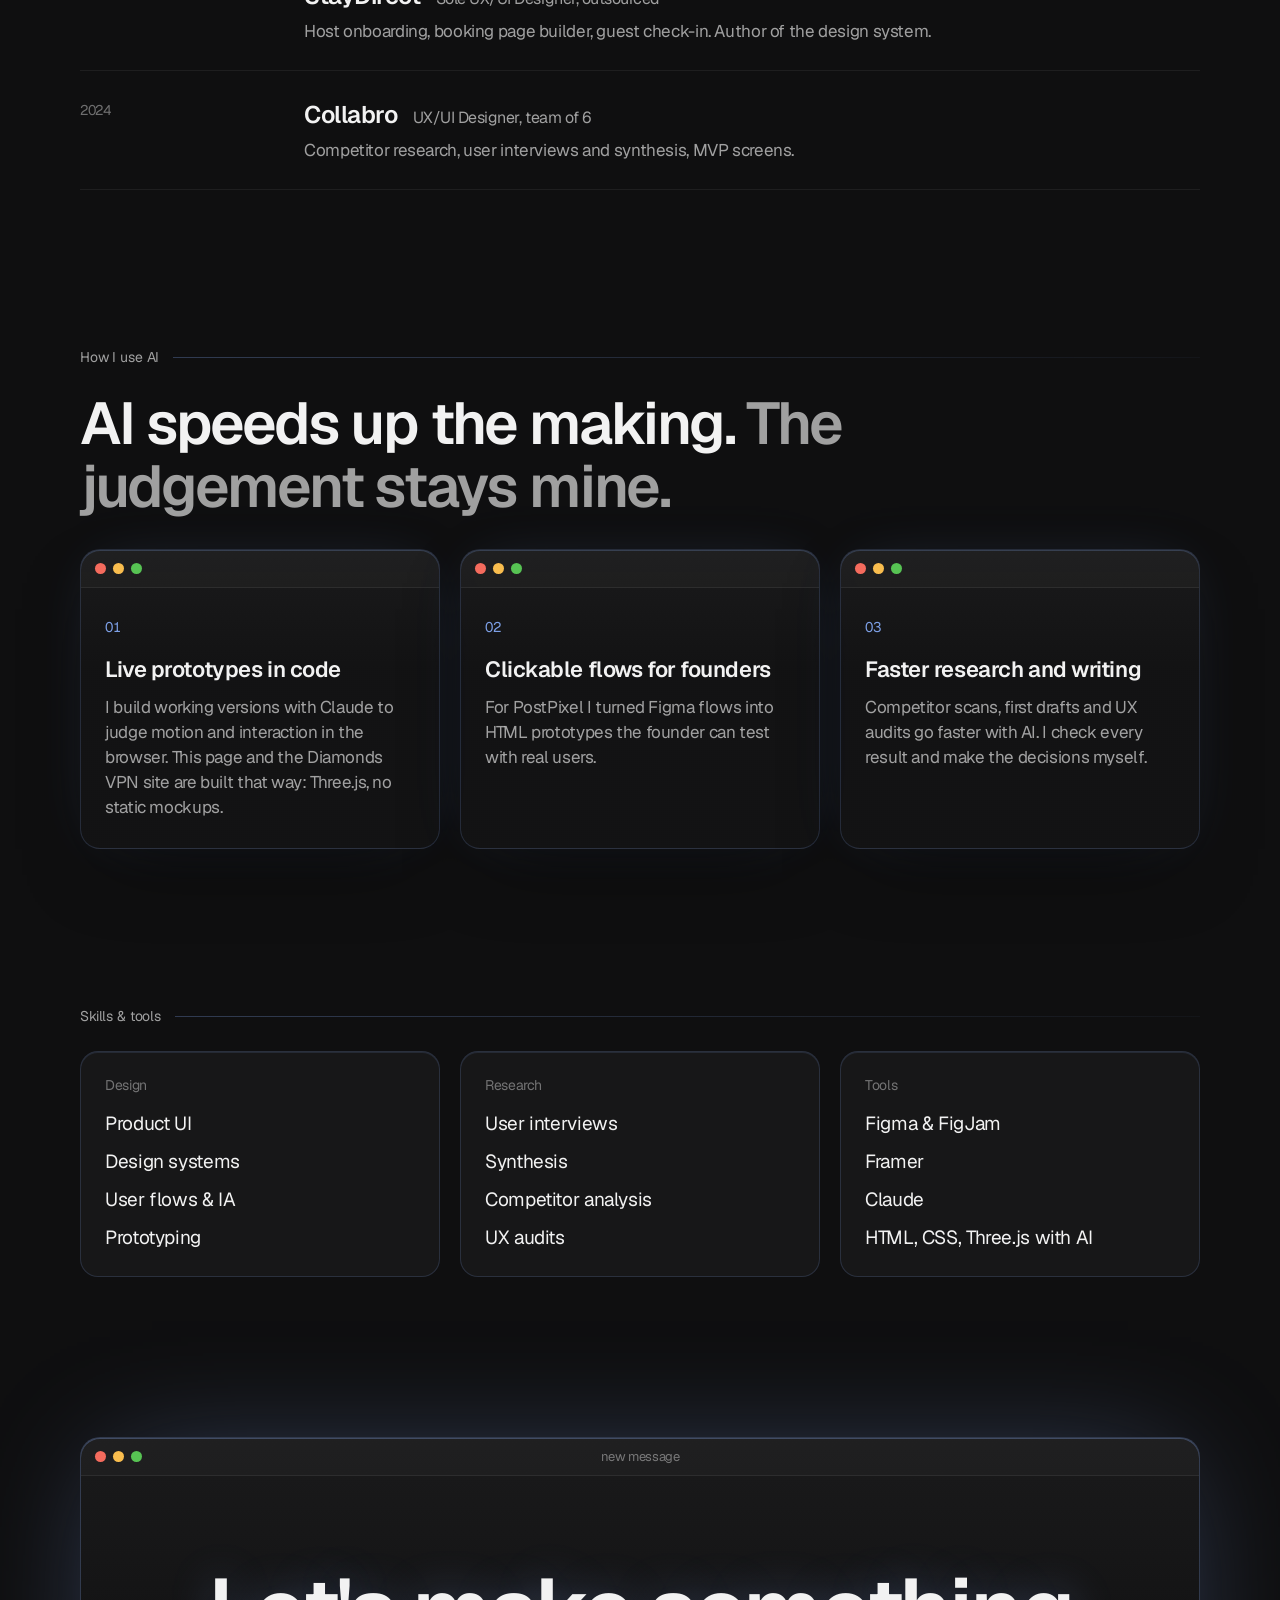
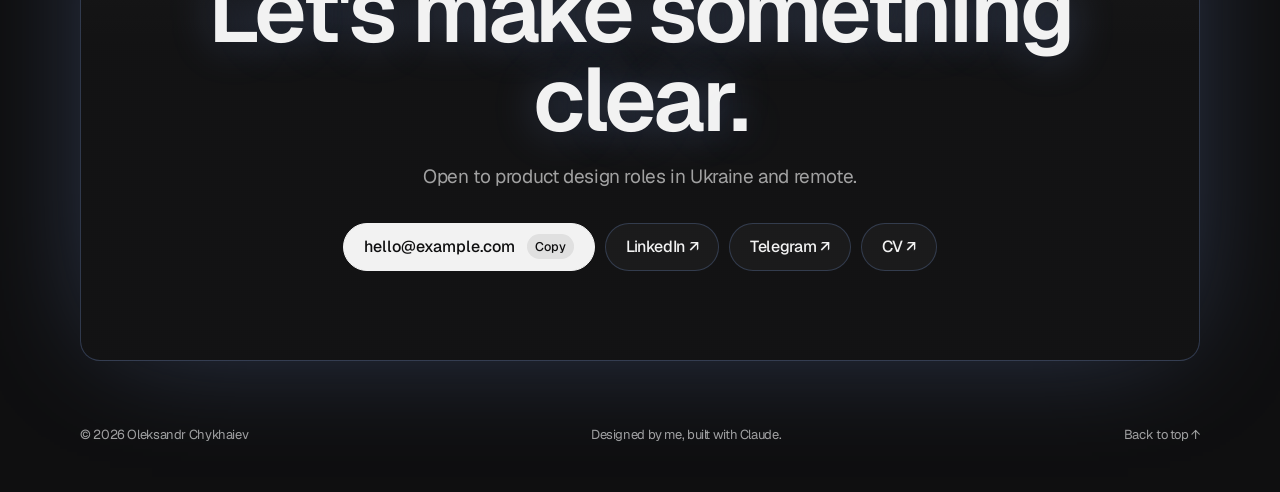
==== commit 49f5a706: "Homepage preview: screen covers made at the MacBook display ratio, full-bleed with nothing cropped C" ====
--- a/new/index.html
+++ b/new/index.html
@@ -49,7 +49,7 @@
         <div class="lt-caps">
           <p class="h-eyebrow lt-label">Selected work</p>
           <div class="lt-list">
-            <article class="lt-case" data-img="/img/postpixel/home.jpg">
+            <article class="lt-case" data-img="/img/screen/postpixel.jpg">
               <img class="lt-thumb" src="/img/postpixel/home.jpg" alt="" loading="lazy" width="1440" height="960" />
               <p class="lt-meta">01 · Real product, 2025–26</p>
               <h2>PostPixel</h2>
@@ -57,7 +57,7 @@
               <ul class="lt-tags"><li>App UX/UI</li><li>UI kit</li><li>AI product</li></ul>
               <a class="h-link" href="/work/postpixel/">View case <span aria-hidden="true">→</span></a>
             </article>
-            <article class="lt-case" data-img="/img/staydirect/card-cover.jpg">
+            <article class="lt-case" data-img="/img/screen/staydirect.jpg">
               <img class="lt-thumb" src="/img/staydirect/card-cover.jpg" alt="" loading="lazy" width="2560" height="1440" />
               <p class="lt-meta">02 · Real product under NDA, ~4 years</p>
               <h2>StayDirect</h2>
@@ -65,7 +65,7 @@
               <ul class="lt-tags"><li>Product UI</li><li>Design system</li><li>Research</li></ul>
               <a class="h-link" href="/work/staydirect/">View case <span aria-hidden="true">→</span></a>
             </article>
-            <article class="lt-case" data-img="/img/collabro/card-cover-v6.jpg">
+            <article class="lt-case" data-img="/img/screen/collabro.jpg">
               <img class="lt-thumb" src="/img/collabro/card-cover-v6.jpg" alt="" loading="lazy" width="2560" height="1440" />
               <p class="lt-meta">03 · Team design sprint, MVP launched 2024</p>
               <h2>Collabro</h2>
@@ -73,7 +73,7 @@
               <ul class="lt-tags"><li>Mobile app</li><li>Research</li><li>MVP</li></ul>
               <a class="h-link" href="/work/collabro/">View case <span aria-hidden="true">→</span></a>
             </article>
-            <article class="lt-case" data-img="/img/ds/card-cover.jpg">
+            <article class="lt-case" data-img="/img/screen/ds.jpg">
               <img class="lt-thumb" src="/img/ds/card-cover.jpg" alt="" loading="lazy" width="2560" height="1440" />
               <p class="lt-meta">04 · v2 concept, 2026</p>
               <h2>StayDirect Design System</h2>
@@ -81,7 +81,7 @@
               <ul class="lt-tags"><li>Design system</li><li>Figma variables</li></ul>
               <a class="h-link" href="/work/design-system/">View case <span aria-hidden="true">→</span></a>
             </article>
-            <article class="lt-case" data-img="/img/diamonds-hero.jpg">
+            <article class="lt-case" data-img="/img/screen/diamonds.jpg">
               <img class="lt-thumb" src="/img/diamonds-hero.jpg" alt="" loading="lazy" width="1440" height="900" />
               <p class="lt-meta">05 · Concept, live site</p>
               <h2>Diamonds VPN</h2>
@@ -199,6 +199,6 @@
 
   <div class="toast" role="status" aria-live="polite"></div>
   <script src="/main.js" defer></script>
-  <script type="module" src="/home3d.js?v=2e14893e"></script>
+  <script type="module" src="/home3d.js?v=0bf21218"></script>
 </body>
 </html>
